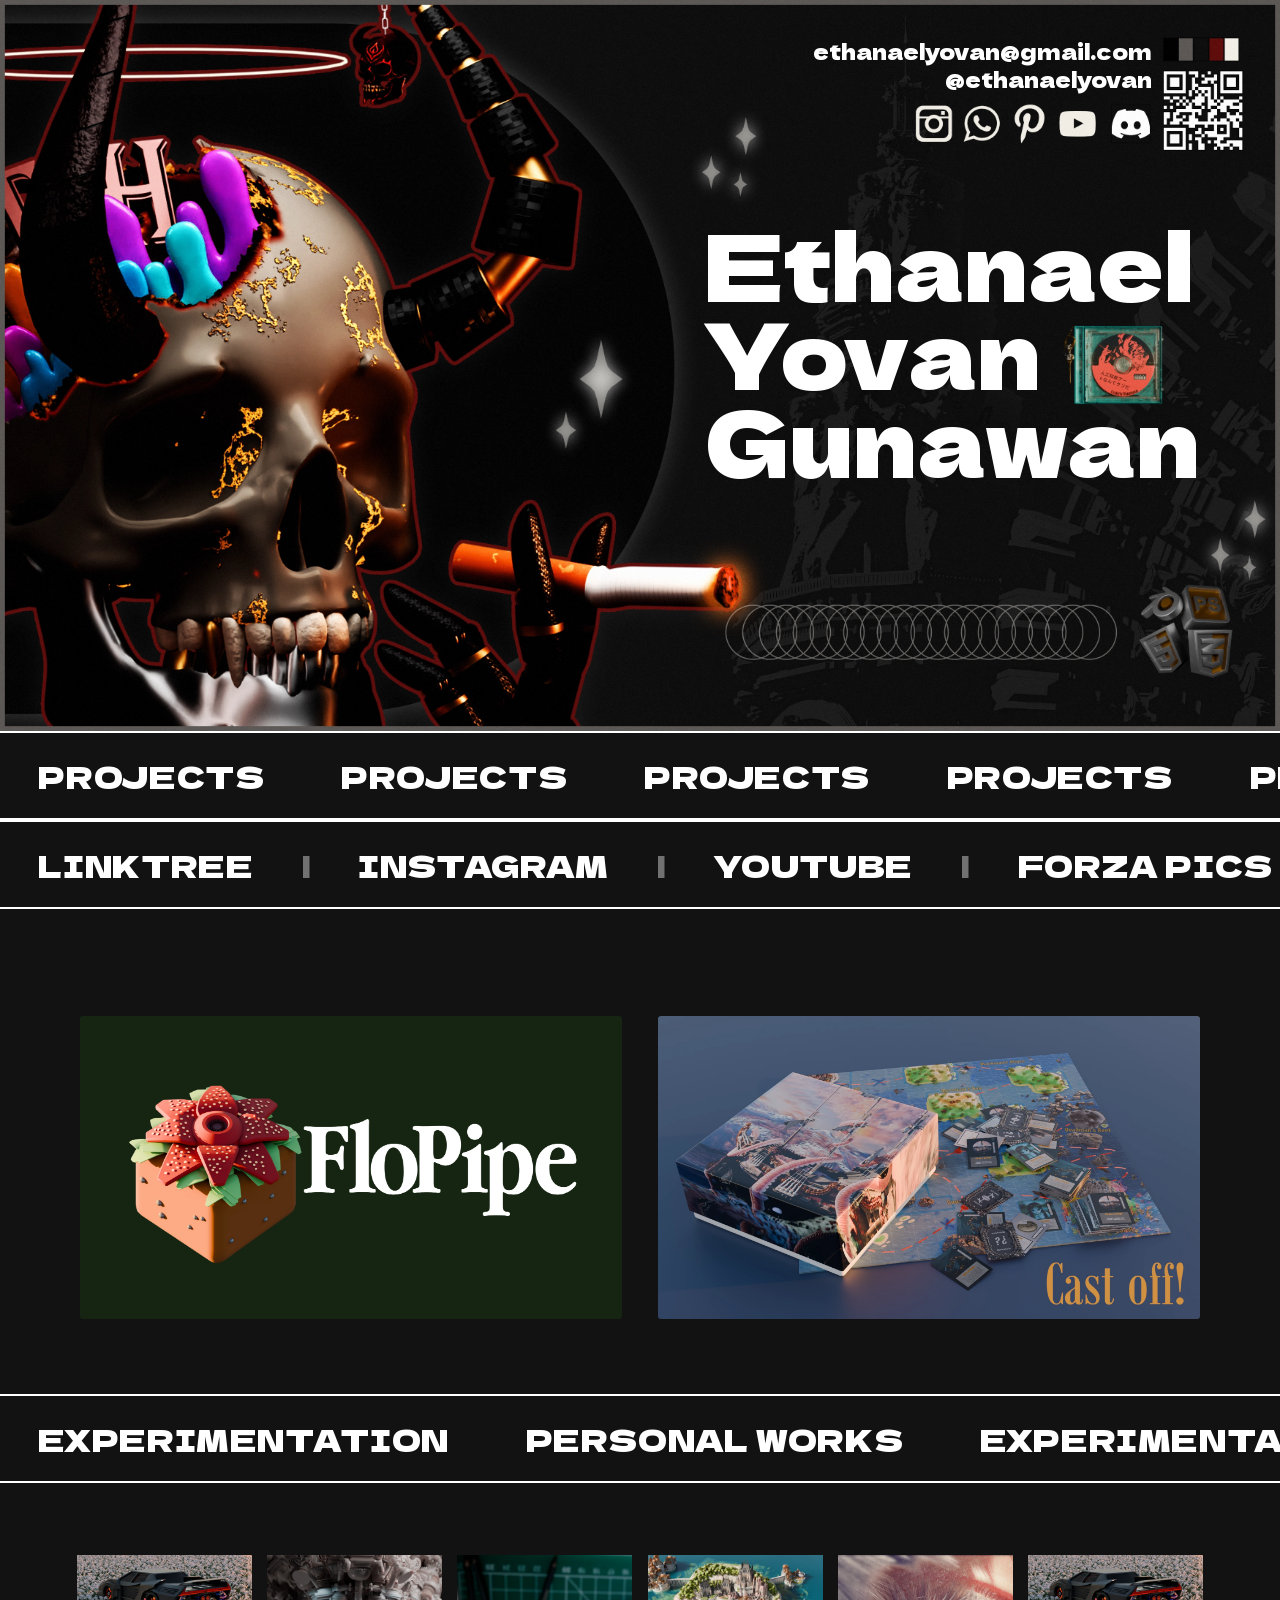
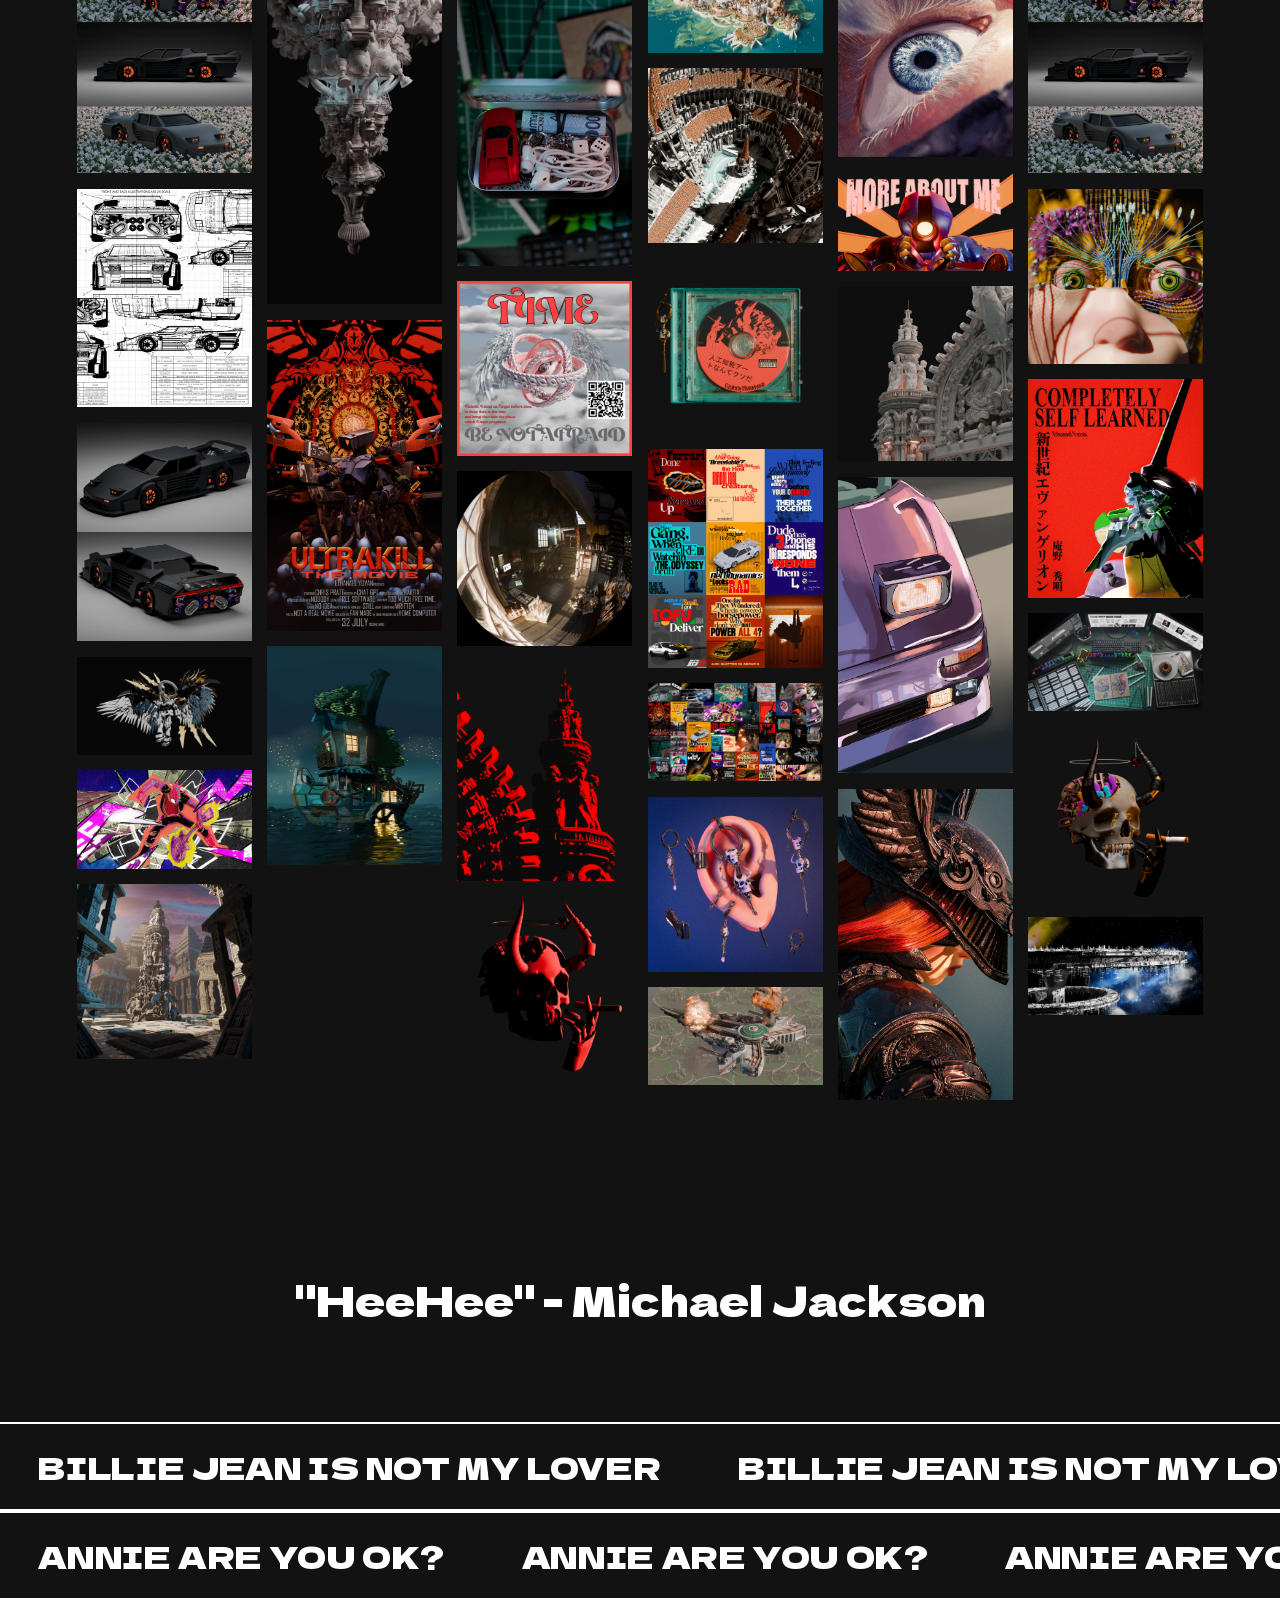
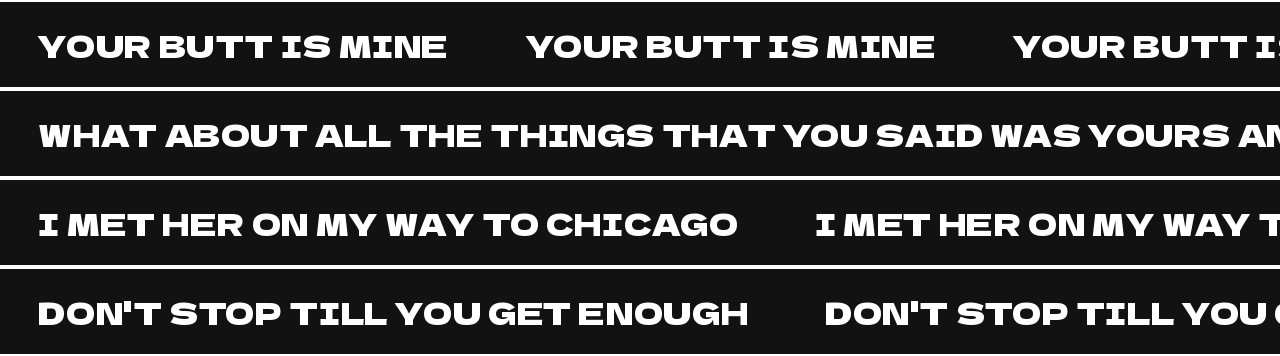
==== index.html @ d6a4ade8 "change font" ====
<!DOCTYPE html>
<html lang="en">
<head>
<meta charset="UTF-8">
<meta name="viewport" content="width=device-width, initial-scale=1.0">
<title>Ethanael Yovan</title>
<link rel="preconnect" href="https://fonts.googleapis.com">
<link rel="preconnect" href="https://fonts.gstatic.com" crossorigin>

<link rel="stylesheet" href="style.css">
</head>
<body>

<section class="hero">
  <img class="hero__image" src="assets/business-card.webp" alt="">

  <div class="hero__contact-overlay">
    <span class="hero__contact-line">ethanaelyovan@gmail.com</span>
    <span class="hero__contact-line">@ethanaelyovan</span>
  </div>

  <div class="hero__name-overlay" aria-label="Ethanael Yovan Gunawan">
    <span class="hero__name-line">Ethanael</span>
    <span class="hero__name-line">Yovan</span>
    <span class="hero__name-line">Gunawan</span>
  </div>
</section>

<section class="marquee" aria-hidden="true">
  <div class="marquee__track">
    <span class="marquee__item">PROJECTS</span>
    <span class="marquee__item">PROJECTS</span>
    <span class="marquee__item">PROJECTS</span>
    <span class="marquee__item">PROJECTS</span>
    <span class="marquee__item">PROJECTS</span>
    <span class="marquee__item">PROJECTS</span>
    <span class="marquee__item">PROJECTS</span>
    <span class="marquee__item">PROJECTS</span>
  </div>
</section>

<section class="links-wrap">
  <div class="marquee" aria-label="Social links">
    <div class="marquee__track">
      <a class="marquee__link" href="https://linktr.ee/ethanaelyovan" target="_blank" rel="noopener noreferrer"><span class="marquee__item">LINKTREE</span></a><span class="marquee__divider">|</span><a class="marquee__link" href="https://www.instagram.com/ethanaelyovan" target="_blank" rel="noopener noreferrer"><span class="marquee__item">INSTAGRAM</span></a><span class="marquee__divider">|</span><a class="marquee__link" href="https://www.youtube.com/@ethanael_yovan" target="_blank" rel="noopener noreferrer"><span class="marquee__item">YOUTUBE</span></a><span class="marquee__divider">|</span><a class="marquee__link" href="Forza%20Gallery.html"><span class="marquee__item">FORZA PICS</span></a><span class="marquee__divider">|</span><a class="marquee__link" href="https://linktr.ee/ethanaelyovan" target="_blank" rel="noopener noreferrer"><span class="marquee__item">LINKTREE</span></a><span class="marquee__divider">|</span><a class="marquee__link" href="https://www.instagram.com/ethanaelyovan" target="_blank" rel="noopener noreferrer"><span class="marquee__item">INSTAGRAM</span></a><span class="marquee__divider">|</span><a class="marquee__link" href="https://www.youtube.com/@ethanael_yovan" target="_blank" rel="noopener noreferrer"><span class="marquee__item">YOUTUBE</span></a><span class="marquee__divider">|</span><a class="marquee__link" href="Forza%20Gallery.html"><span class="marquee__item">FORZA PICS</span></a><span class="marquee__divider">|</span><a class="marquee__link" href="https://linktr.ee/ethanaelyovan" target="_blank" rel="noopener noreferrer"><span class="marquee__item">LINKTREE</span></a><span class="marquee__divider">|</span><a class="marquee__link" href="https://www.instagram.com/ethanaelyovan" target="_blank" rel="noopener noreferrer"><span class="marquee__item">INSTAGRAM</span></a><span class="marquee__divider">|</span><a class="marquee__link" href="https://www.youtube.com/@ethanael_yovan" target="_blank" rel="noopener noreferrer"><span class="marquee__item">YOUTUBE</span></a><span class="marquee__divider">|</span><a class="marquee__link" href="Forza%20Gallery.html"><span class="marquee__item">FORZA PICS</span></a><span class="marquee__divider">|</span>
    </div>
  </div>
</section>

<section class="projects" aria-label="Games and projects">
  <div class="projects__list" id="projectsList"></div>
</section>

<section class="marquee" aria-hidden="true">
  <div class="marquee__track">
    <span class="marquee__item">EXPERIMENTATION</span>
    <span class="marquee__item">PERSONAL WORKS</span>
    <span class="marquee__item">EXPERIMENTATION</span>
    <span class="marquee__item">PERSONAL WORKS</span>
    <span class="marquee__item">EXPERIMENTATION</span>
    <span class="marquee__item">PERSONAL WORKS</span>
    <span class="marquee__item">EXPERIMENTATION</span>
    <span class="marquee__item">PERSONAL WORKS</span>
  </div>
</section>

<section class="gallery" aria-label="Works">
  <div class="gallery__grid">
    <button class="gallery__item" type="button"><img src="assets/works/1.webp" alt="Work 1" loading="lazy"></button>
    <button class="gallery__item" type="button"><img src="assets/works/2.webp" alt="Work 2" loading="lazy"></button>
    <button class="gallery__item" type="button"><img src="assets/works/3.webp" alt="Work 3" loading="lazy"></button>
    <button class="gallery__item" type="button"><img src="assets/works/4.webp" alt="Work 4" loading="lazy"></button>
    <button class="gallery__item" type="button"><img src="assets/works/spiderpunk.webp" alt="Spiderpunk" loading="lazy"></button>
    <button class="gallery__item" type="button"><img src="assets/works/temple.webp" alt="Temple" loading="lazy"></button>
    <button class="gallery__item" type="button"><img src="assets/works/tower.webp" alt="Tower" loading="lazy"></button>
    <button class="gallery__item" type="button"><img src="assets/works/ultrakill.webp" alt="Ultrakill" loading="lazy"></button>
    <button class="gallery__item" type="button"><img src="assets/works/alilboat.webp" alt="A Lil Boat" loading="lazy"></button>
    <button class="gallery__item" type="button"><img src="assets/works/altoids.webp" alt="Altoids" loading="lazy"></button>
    <button class="gallery__item" type="button"><img src="assets/works/angeltime.webp" alt="Angel Time" loading="lazy"></button>
    <button class="gallery__item" type="button"><img src="assets/works/battlestation.webp" alt="Battlestation" loading="lazy"></button>
    <button class="gallery__item" type="button"><img src="assets/works/brcastle.webp" alt="BR Castle" loading="lazy"></button>
    <button class="gallery__item" type="button"><img src="assets/works/brlogo.webp" alt="BR Logo" loading="lazy"></button>
    <button class="gallery__item" type="button"><img src="assets/works/castle2x.webp" alt="Castle 2x" loading="lazy"></button>
    <button class="gallery__item" type="button"><img src="assets/works/castleagain2.webp" alt="Castle Again" loading="lazy"></button>
    <button class="gallery__item" type="button"><img src="assets/works/cd-render.webp" alt="CD Render" loading="lazy"></button>
    <button class="gallery__item" type="button"><img src="assets/works/Compilation2.webp" alt="Compilation 2" loading="lazy"></button>
    <button class="gallery__item" type="button"><img src="assets/works/Compilation3.webp" alt="Compilation 3" loading="lazy"></button>
    <button class="gallery__item" type="button"><img src="assets/works/earrings.webp" alt="Earrings" loading="lazy"></button>
    <button class="gallery__item" type="button"><img src="assets/works/explosion%20wallpaperv2.webp" alt="Explosion Wallpaper" loading="lazy"></button>
    <button class="gallery__item" type="button"><img src="assets/works/final.webp" alt="Final" loading="lazy"></button>
    <button class="gallery__item" type="button"><img src="assets/works/fraud.webp" alt="Fraud" loading="lazy"></button>
    <button class="gallery__item" type="button"><img src="assets/works/gothic2k.webp" alt="Gothic 2k" loading="lazy"></button>
    <button class="gallery__item" type="button"><img src="assets/works/lambopainting.webp" alt="Lambo Painting" loading="lazy"></button>
    <button class="gallery__item" type="button"><img src="assets/works/malenia_final.webp" alt="Malenia" loading="lazy"></button>
    <button class="gallery__item" type="button"><img src="assets/works/nsx.webp" alt="NSX" loading="lazy"></button>
    <button class="gallery__item" type="button"><img src="assets/works/playinggodfinal.webp" alt="Playing God" loading="lazy"></button>
    <button class="gallery__item" type="button"><img src="assets/works/port-edition.webp" alt="Port Edition" loading="lazy"></button>
    <button class="gallery__item" type="button"><img src="assets/works/setup.webp" alt="Setup" loading="lazy"></button>
    <button class="gallery__item" type="button"><img src="assets/works/skull2.webp" alt="Skull" loading="lazy"></button>
    <button class="gallery__item" type="button"><img src="assets/works/spacestation.webp" alt="Space Station" loading="lazy"></button>
  </div>
</section>

<section class="quote">
  <p class="quote__text">"HeeHee" - Michael Jackson</p>
</section>

<section class="marquee" aria-hidden="true">
  <div class="marquee__track">
    <span class="marquee__item">BILLIE JEAN IS NOT MY LOVER</span>
    <span class="marquee__item">BILLIE JEAN IS NOT MY LOVER</span>
    <span class="marquee__item">BILLIE JEAN IS NOT MY LOVER</span>
    <span class="marquee__item">BILLIE JEAN IS NOT MY LOVER</span>
    <span class="marquee__item">BILLIE JEAN IS NOT MY LOVER</span>
    <span class="marquee__item">BILLIE JEAN IS NOT MY LOVER</span>
    <span class="marquee__item">BILLIE JEAN IS NOT MY LOVER</span>
    <span class="marquee__item">BILLIE JEAN IS NOT MY LOVER</span>
  </div>
</section>

<section class="marquee" aria-hidden="true">
  <div class="marquee__track">
    <span class="marquee__item">ANNIE ARE YOU OK?</span>
    <span class="marquee__item">ANNIE ARE YOU OK?</span>
    <span class="marquee__item">ANNIE ARE YOU OK?</span>
    <span class="marquee__item">ANNIE ARE YOU OK?</span>
    <span class="marquee__item">ANNIE ARE YOU OK?</span>
    <span class="marquee__item">ANNIE ARE YOU OK?</span>
    <span class="marquee__item">ANNIE ARE YOU OK?</span>
    <span class="marquee__item">ANNIE ARE YOU OK?</span>
  </div>
</section>

<section class="marquee" aria-hidden="true">
  <div class="marquee__track">
    <span class="marquee__item">YOUR BUTT IS MINE</span>
    <span class="marquee__item">YOUR BUTT IS MINE</span>
    <span class="marquee__item">YOUR BUTT IS MINE</span>
    <span class="marquee__item">YOUR BUTT IS MINE</span>
    <span class="marquee__item">YOUR BUTT IS MINE</span>
    <span class="marquee__item">YOUR BUTT IS MINE</span>
    <span class="marquee__item">YOUR BUTT IS MINE</span>
    <span class="marquee__item">YOUR BUTT IS MINE</span>
  </div>
</section>

<section class="marquee" aria-hidden="true">
  <div class="marquee__track">
    <span class="marquee__item">WHAT ABOUT ALL THE THINGS THAT YOU SAID WAS YOURS AND MINE?</span>
    <span class="marquee__item">WHAT ABOUT ALL THE THINGS THAT YOU SAID WAS YOURS AND MINE?</span>
    <span class="marquee__item">WHAT ABOUT ALL THE THINGS THAT YOU SAID WAS YOURS AND MINE?</span>
    <span class="marquee__item">WHAT ABOUT ALL THE THINGS THAT YOU SAID WAS YOURS AND MINE?</span>
    <span class="marquee__item">WHAT ABOUT ALL THE THINGS THAT YOU SAID WAS YOURS AND MINE?</span>
    <span class="marquee__item">WHAT ABOUT ALL THE THINGS THAT YOU SAID WAS YOURS AND MINE?</span>
    <span class="marquee__item">WHAT ABOUT ALL THE THINGS THAT YOU SAID WAS YOURS AND MINE?</span>
    <span class="marquee__item">WHAT ABOUT ALL THE THINGS THAT YOU SAID WAS YOURS AND MINE?</span>
  </div>
</section>

<section class="marquee" aria-hidden="true">
  <div class="marquee__track">
    <span class="marquee__item">I MET HER ON MY WAY TO CHICAGO</span>
    <span class="marquee__item">I MET HER ON MY WAY TO CHICAGO</span>
    <span class="marquee__item">I MET HER ON MY WAY TO CHICAGO</span>
    <span class="marquee__item">I MET HER ON MY WAY TO CHICAGO</span>
    <span class="marquee__item">I MET HER ON MY WAY TO CHICAGO</span>
    <span class="marquee__item">I MET HER ON MY WAY TO CHICAGO</span>
    <span class="marquee__item">I MET HER ON MY WAY TO CHICAGO</span>
    <span class="marquee__item">I MET HER ON MY WAY TO CHICAGO</span>
  </div>
</section>

<section class="marquee" aria-hidden="true">
  <div class="marquee__track">
    <span class="marquee__item">DON'T STOP TILL YOU GET ENOUGH</span>
    <span class="marquee__item">DON'T STOP TILL YOU GET ENOUGH</span>
    <span class="marquee__item">DON'T STOP TILL YOU GET ENOUGH</span>
    <span class="marquee__item">DON'T STOP TILL YOU GET ENOUGH</span>
    <span class="marquee__item">DON'T STOP TILL YOU GET ENOUGH</span>
    <span class="marquee__item">DON'T STOP TILL YOU GET ENOUGH</span>
    <span class="marquee__item">DON'T STOP TILL YOU GET ENOUGH</span>
    <span class="marquee__item">DON'T STOP TILL YOU GET ENOUGH</span>
  </div>
</section>

<div class="lightbox" id="lightbox" hidden>
  <button class="lightbox__close" id="lightboxClose" type="button" aria-label="Close">&times;</button>
  <img class="lightbox__img" id="lightboxImg" src="" alt="">
</div>

<script src="script.js"></script>

</body>
</html>
---- style.css ----
@font-face {
  font-family: 'CustomHand';
  src: url('assets/fonts/DelaGothicOne-Regular.ttf') format('truetype');
  font-weight: 400;
  font-display: swap;
}

:root {
  --bg: #121212;
  --fg: #ffffff;
  --font-hand: 'CustomHand', cursive;
  --edge: clamp(24px, 6vw, 110px);
}

* {
  margin: 0;
  padding: 0;
  box-sizing: border-box;
}

html, body {
  background: var(--bg);
  color: var(--fg);
  height: 100%;
}

body {
  font-family: var(--font-hand);
  letter-spacing: 0.000em;
}

.hero {
  position: relative;
  width: 100%;
  line-height: 0;
}

.hero__image {
  display: block;
  width: 100%;
  height: auto;
}

.hero__name-overlay {
  position: absolute;
  top: 30%;
  left: 55%;
  right: 4%;
  display: flex;
  flex-direction: column;
  line-height: 0.95;
}

.hero__name-line {
  font-family: var(--font-hand);
  font-weight: 400;
  font-size: 7.2vw;
  color: var(--fg);
  white-space: nowrap;
}

.hero__contact-overlay {
  position: absolute;
  top: 5%;
  right: 10%;
  display: flex;
  flex-direction: column;
  align-items: flex-end;
  text-align: right;
  line-height: 1.3;
}

.hero__contact-line {
  font-family: var(--font-hand);
  font-weight: 400;
  font-size: 1.7vw;
  color: var(--fg);
  white-space: nowrap;
}

.marquee__item span,
.quote__text span {
  transition: color 0.15s ease;
}

.marquee__item span:hover,
.quote__text span:hover {
  color: #ff0000;
}


.marquee {
  width: 100%;
  overflow: hidden;
  border-top: 2px solid var(--fg);
  border-bottom: 2px solid var(--fg);
  padding: clamp(10px, 2vw, 20px) 0;
}

.marquee__track {
  display: flex;
  width: max-content;
  white-space: nowrap;
  animation: marquee-scroll 60s linear infinite;
}

.marquee__item {
  font-family: var(--font-hand);
  font-size: clamp(1.1rem, 2.4vw, 2rem);
  color: var(--fg);
  padding: 0 clamp(20px, 3vw, 40px);
  letter-spacing: 0.02em;
}

@keyframes marquee-scroll {
  from { transform: translateX(0); }
  to { transform: translateX(-50%); }
}

@media (prefers-reduced-motion: reduce) {
  .marquee__track {
    animation: none;
  }
}



.links-wrap {
  padding: 0 0 clamp(16px, 3vw, 32px);
}

.links-wrap .marquee {
  transition: border-color 0.15s ease;
}

.links-wrap .marquee:has(.marquee__link:hover) {
  border-color: #ff0000;
}

.marquee__link {
  display: inline-flex;
  align-items: center;
  color: inherit;
  text-decoration: none;
}

.marquee__divider {
  display: inline-flex;
  align-items: center;
  font-family: var(--font-hand);
  font-size: clamp(1.1rem, 2.4vw, 2rem);
  color: var(--fg);
  opacity: 0.4;
  padding: 0 clamp(4px, 0.8vw, 10px);
  transition: color 0.15s ease, opacity 0.15s ease;
}

.marquee__link:hover .marquee__item {
  color: #ff0000;
}

.marquee__link:hover + .marquee__divider,
.marquee__divider:has(+ .marquee__link:hover) {
  color: #ff0000;
  opacity: 1;
}



.projects {
  width: 100%;
  padding: clamp(32px, 6vw, 72px) var(--edge);
}

.projects__list {
  display: grid;
  grid-template-columns: repeat(2, 1fr);
  gap: clamp(14px, 2.4vw, 32px);
}

.project-card {
  display: block;
  text-decoration: none;
  color: inherit;
}

.project-card__frame {
  position: relative;
  width: 100%;
  aspect-ratio: 16 / 9;
  border-radius: 6px;
  overflow: hidden;
  border: 3px solid transparent;
  transition: transform 0.25s ease, box-shadow 0.25s ease, border-color 0.25s ease;
}

.project-card:hover .project-card__frame,
.project-card:focus-visible .project-card__frame {
  transform: translateY(-8px) scale(1.03);
  box-shadow: 0 18px 30px rgba(0, 0, 0, 0.5);
  border-color: #ff0000;
}

.project-card__thumb {
  position: absolute;
  inset: 0;
  width: 100%;
  height: 100%;
  object-fit: cover;
  display: block;
}

.project-card__overlay {
  position: absolute;
  inset: 0;
  display: flex;
  flex-direction: column;
  justify-content: flex-start;
  padding: clamp(14px, 2.4vw, 28px);
  background: rgba(0, 0, 0, 0);
  opacity: 0;
  transition: opacity 0.25s ease, background 0.25s ease;
}

.project-card:hover .project-card__overlay,
.project-card:focus-visible .project-card__overlay {
  opacity: 1;
  background: rgba(0, 0, 0, 0.8);
}

.project-card__name {
  font-family: var(--font-hand);
  font-weight: 400;
  font-size: 4vw;
  color: var(--fg);
  margin-bottom: clamp(4px, 0.8vw, 10px);
  transform: translateY(10px);
  transition: transform 0.25s ease;
}

.project-card__description {
  font-family: var(--font-hand);
  font-weight: 400;
  font-size: 1.5vw;
  line-height: 1.4;
  color: var(--fg);
  opacity: 0.9;
  transform: translateY(10px);
  transition: transform 0.25s ease 0.03s;
}

.project-card:hover .project-card__name,
.project-card:hover .project-card__description,
.project-card:focus-visible .project-card__name,
.project-card:focus-visible .project-card__description {
  transform: translateY(0);
}


.quote {
  width: 100%;
  padding: clamp(48px, 8vw, 96px) var(--edge);
  display: flex;
  justify-content: center;
  align-items: center;
  text-align: center;
}

.quote__text {
  font-family: var(--font-hand);
  font-weight: 400;
  font-size: clamp(1.4rem, 3.4vw, 2.6rem);
  line-height: 1.3;
  color: var(--fg);
  max-width: 900px;
}



.gallery {
  width: 100%;
  padding: clamp(32px, 6vw, 72px) var(--edge) var(--edge);
}

.gallery__grid {
  column-count: 6;
  column-gap: clamp(10px, 1.2vw, 18px);
}

.gallery__item {
  width: 100%;
  display: block;
  margin-bottom: clamp(10px, 1.2vw, 18px);

  padding: 0;
  border: none;
  background: transparent;
  cursor: pointer;

  break-inside: avoid;
}

.gallery__item img {
  width: 100%;
  height: auto;
  display: block;

  transition: transform 0.25s ease, opacity 0.25s ease;
}


/* hover */
.gallery__item:hover img {
  transform: scale(1.03);
  opacity: 0.85;
}


/* keyboard accessibility */
.gallery__item:focus-visible {
  outline: 2px solid var(--fg);
  outline-offset: 6px;
}




.lightbox {
  position: fixed;
  inset: 0;

  background: rgba(0,0,0,0.9);

  display: flex;
  justify-content: center;
  align-items: center;

  z-index: 9999;

  opacity: 0;
  pointer-events: none;

  transition: opacity 0.3s ease;
}


.lightbox.active {
  opacity: 1;
  pointer-events: auto;
}


.lightbox__img {
  max-width: 90vw;
  max-height: 90vh;

  object-fit: contain;

  animation: zoom 0.25s ease;
}


.lightbox__close {
  position: absolute;

  top: 30px;
  right: 40px;

  background: none;
  border: none;

  color: white;

  font-size: 50px;
  font-family: inherit;

  cursor: pointer;
}


@keyframes zoom {
  from {
    transform: scale(0.8);
    opacity: 0;
  }

  to {
    transform: scale(1);
    opacity: 1;
  }
}


@media (max-width: 1100px) {
  .gallery__grid {
    column-count: 4;
  }
}


@media (max-width: 900px) {
  .gallery__grid {
    column-count: 3;
  }
}



@media (max-width: 600px) {
  .gallery__grid {
    column-count: 2;
  }
}


body {
  cursor: url("assets/cursors/cursor.png") 16 16, auto;
}



a,
button,
.gallery__item {
  cursor: url("assets/cursors/pointer.png") 16 16, pointer;
}



input,
textarea,
[contenteditable="true"],
.marquee,
.quote,
.projects,
.hero__name-overlay,
.hero__contact-overlay {
  cursor: url("assets/cursors/text.png") 16 16, text;
}



a:active,
button:active,
.gallery__item:active {
  cursor: url("assets/cursors/clicking.png") 16 16, pointer;
}
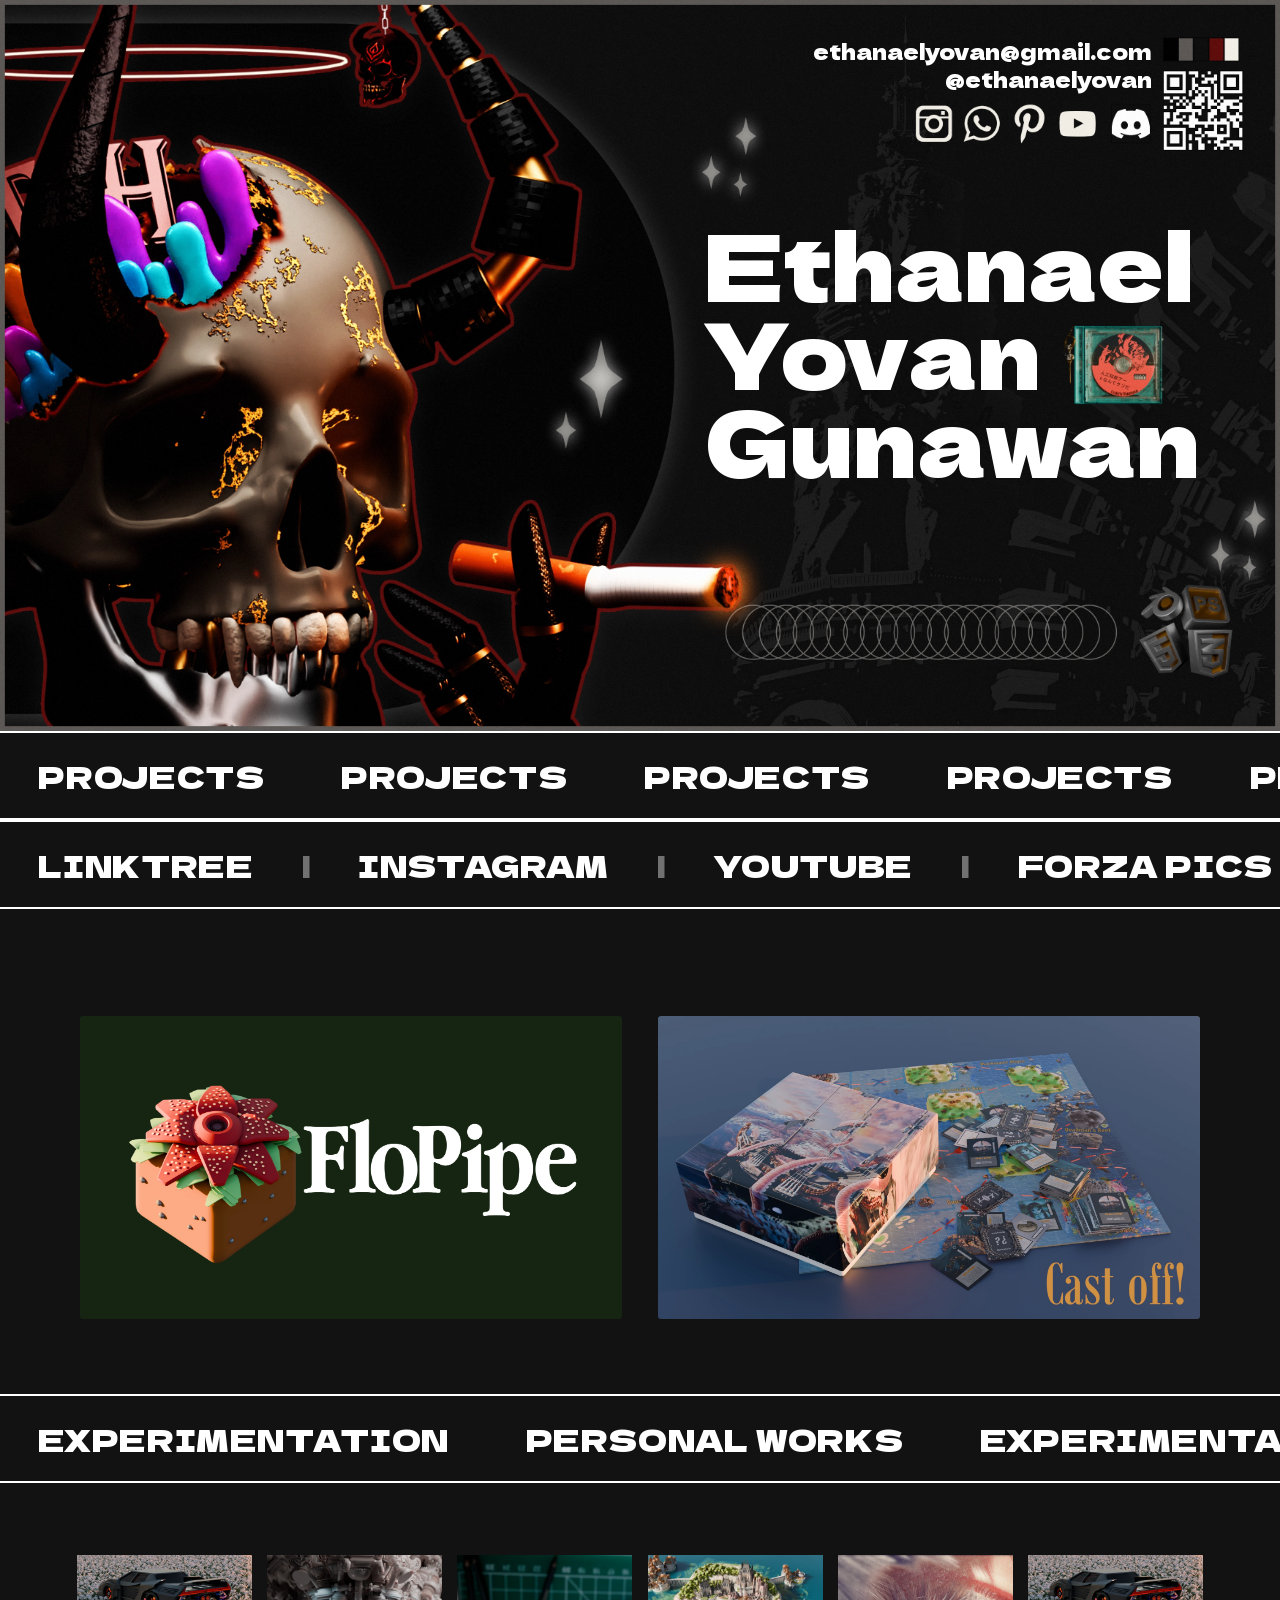
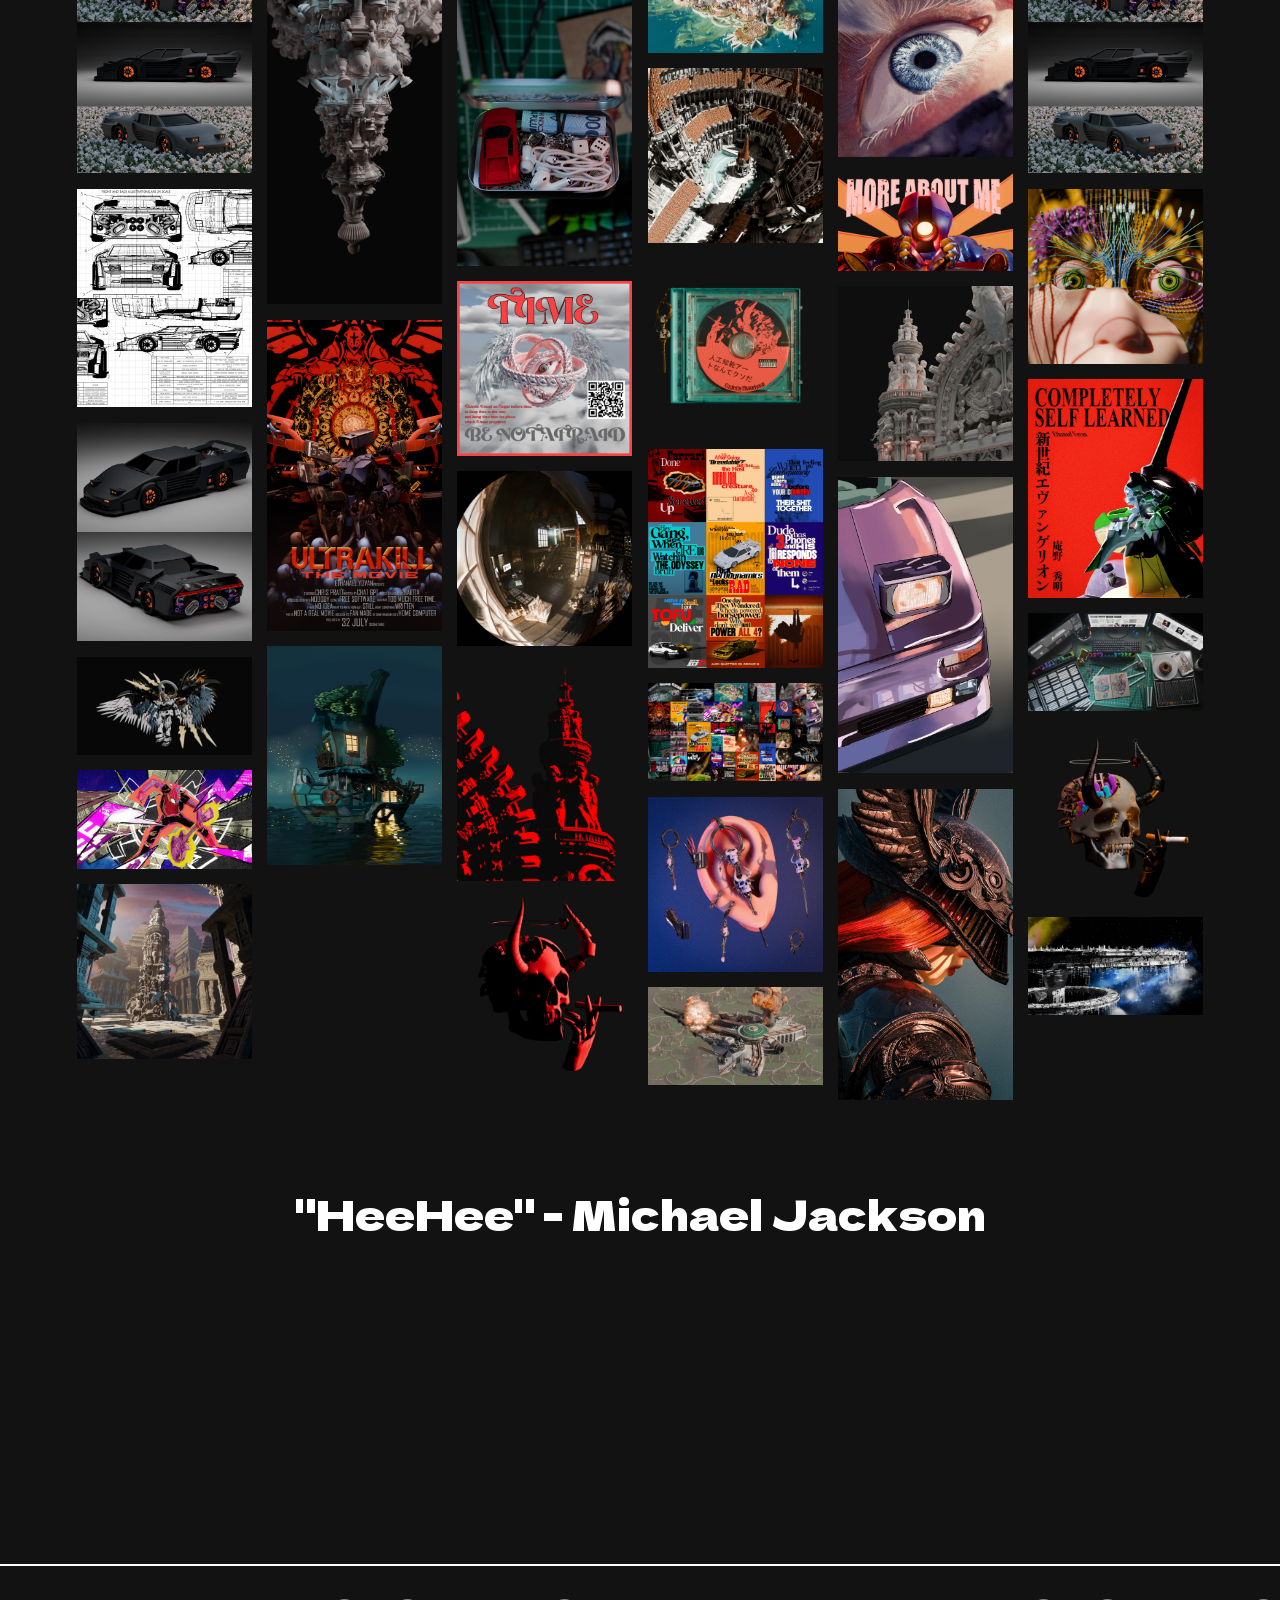
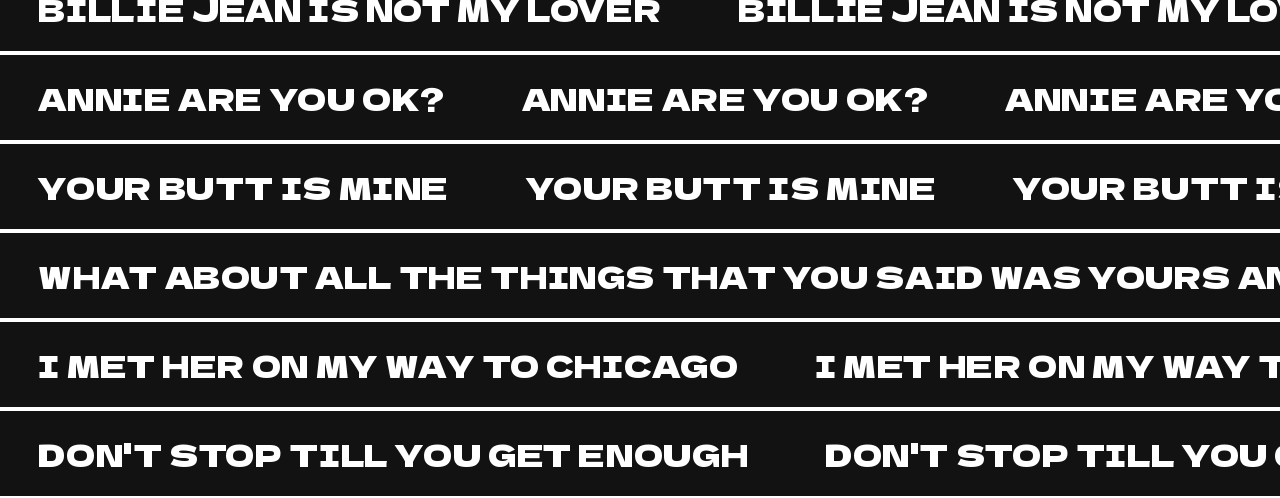
==== commit b8006ee0: "fedora" ====
--- a/index.html
+++ b/index.html
@@ -105,6 +105,20 @@
   <p class="quote__text">"HeeHee" - Michael Jackson</p>
 </section>
 
+<section class="model-icon">
+  <div class="model-icon__canvas" id="fedoraModel"></div>
+</section>
+
+<script type="importmap">
+{
+  "imports": {
+    "three": "https://cdn.jsdelivr.net/npm/three@0.160.0/build/three.module.js",
+    "three/addons/": "https://cdn.jsdelivr.net/npm/three@0.160.0/examples/jsm/"
+  }
+}
+</script>
+<script type="module" src="model-viewer.js"></script>
+
 <section class="marquee" aria-hidden="true">
   <div class="marquee__track">
     <span class="marquee__item">BILLIE JEAN IS NOT MY LOVER</span>
--- a/style.css
+++ b/style.css
@@ -259,7 +259,7 @@
 
 .quote {
   width: 100%;
-  padding: clamp(48px, 8vw, 96px) var(--edge);
+  padding: clamp(10px, 8vw, 10px) var(--edge);
   display: flex;
   justify-content: center;
   align-items: center;
@@ -273,6 +273,25 @@
   line-height: 1.3;
   color: var(--fg);
   max-width: 900px;
+}
+
+.model-icon {
+  width: 100%;
+  padding: clamp(16px, 3vw, 32px) 0;
+  display: flex;
+  justify-content: center;
+  align-items: center;
+}
+
+.model-icon__canvas {
+  width: 100vw;
+  height: clamp(250px, 20vw, 200px);
+}
+
+.model-icon__canvas canvas {
+  display: block;
+  width: 100%;
+  height: 100%;
 }
 
 
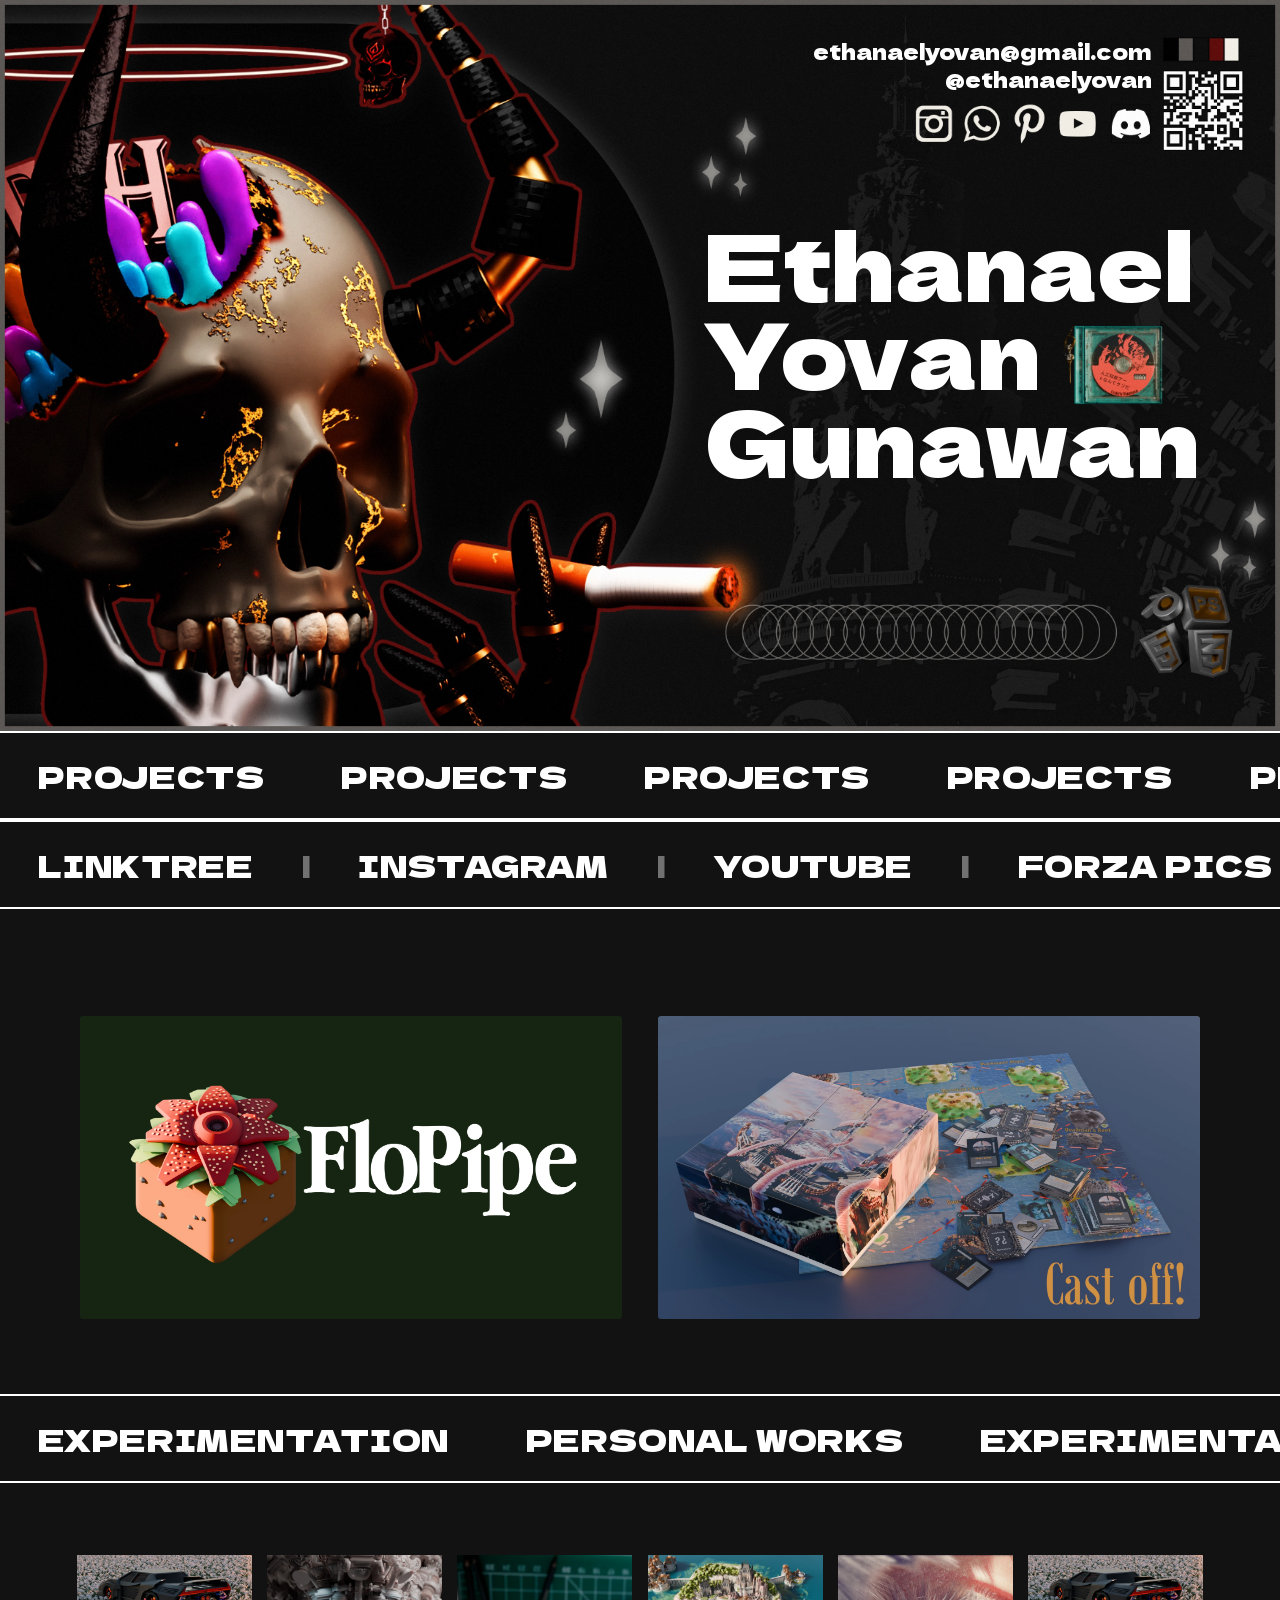
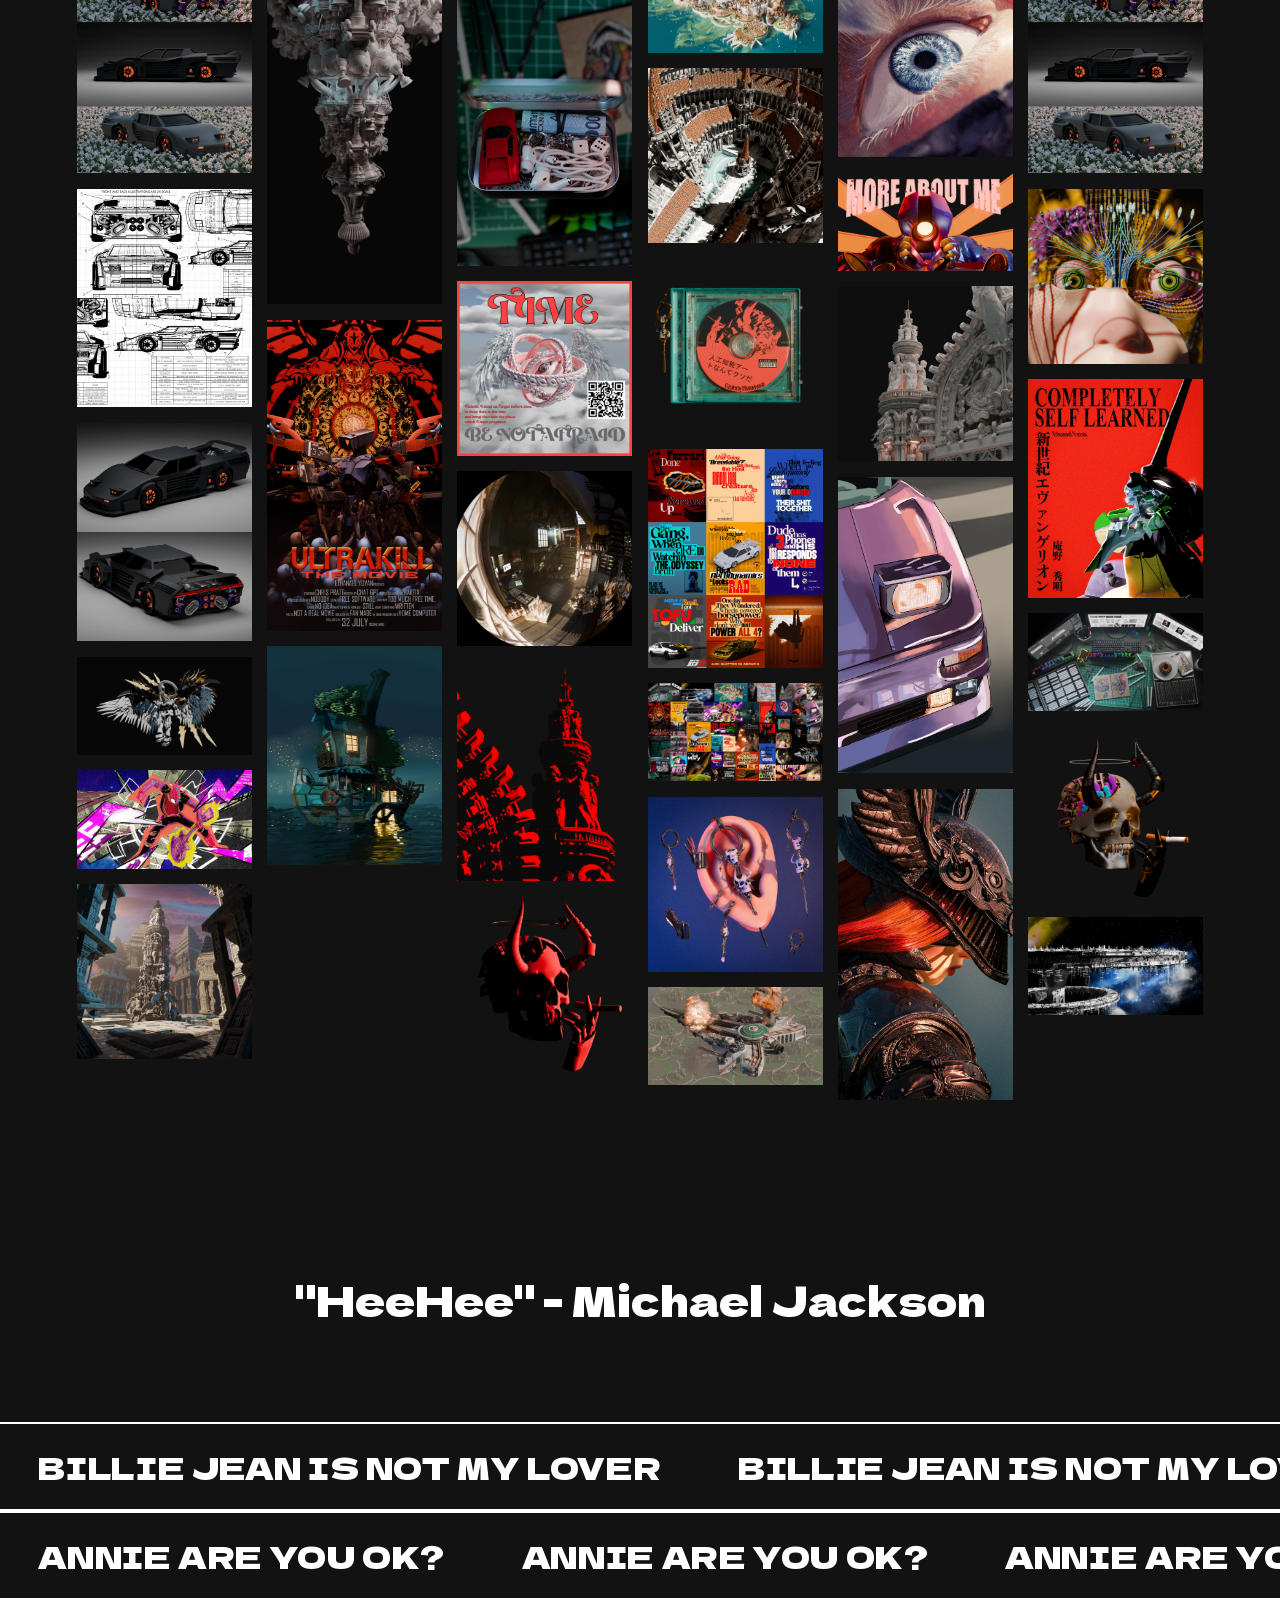
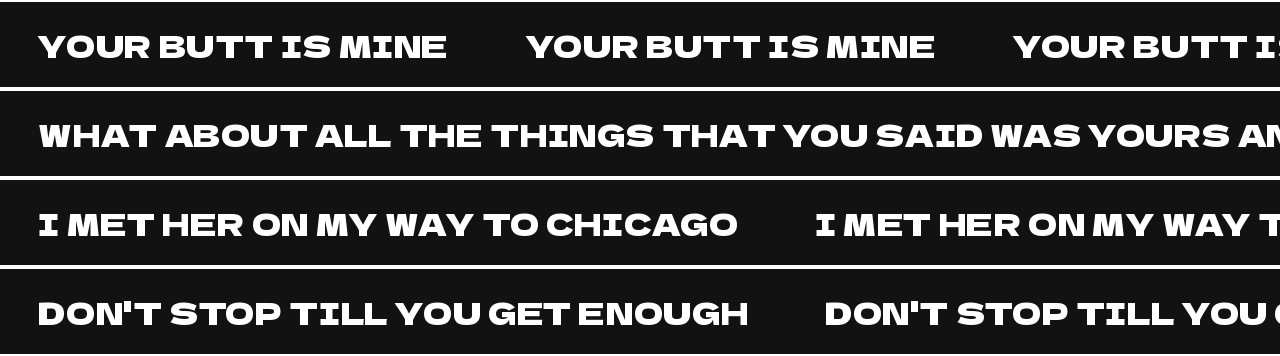
==== commit ce9c17e1: "spinning hat" ====
--- a/index.html
+++ b/index.html
@@ -10,6 +10,8 @@
 <link rel="stylesheet" href="style.css">
 </head>
 <body>
+
+<div class="model-fixed" id="fedoraModel"></div>
 
 <section class="hero">
   <img class="hero__image" src="assets/business-card.webp" alt="">
@@ -105,10 +107,6 @@
   <p class="quote__text">"HeeHee" - Michael Jackson</p>
 </section>
 
-<section class="model-icon">
-  <div class="model-icon__canvas" id="fedoraModel"></div>
-</section>
-
 <script type="importmap">
 {
   "imports": {
--- a/style.css
+++ b/style.css
@@ -259,7 +259,7 @@
 
 .quote {
   width: 100%;
-  padding: clamp(10px, 8vw, 10px) var(--edge);
+  padding: clamp(48px, 8vw, 96px) var(--edge);
   display: flex;
   justify-content: center;
   align-items: center;
@@ -275,20 +275,17 @@
   max-width: 900px;
 }
 
-.model-icon {
-  width: 100%;
-  padding: clamp(16px, 3vw, 32px) 0;
-  display: flex;
-  justify-content: center;
-  align-items: center;
-}
-
-.model-icon__canvas {
-  width: 100vw;
-  height: clamp(250px, 20vw, 200px);
-}
-
-.model-icon__canvas canvas {
+.model-fixed {
+  position: fixed;
+  top: clamp(16px, 3vw, 28px);
+  right: clamp(16px, 3vw, 28px);
+  width: clamp(56px, 6vw, 84px);
+  height: clamp(56px, 6vw, 84px);
+  z-index: 50;
+  pointer-events: none;
+}
+
+.model-fixed canvas {
   display: block;
   width: 100%;
   height: 100%;
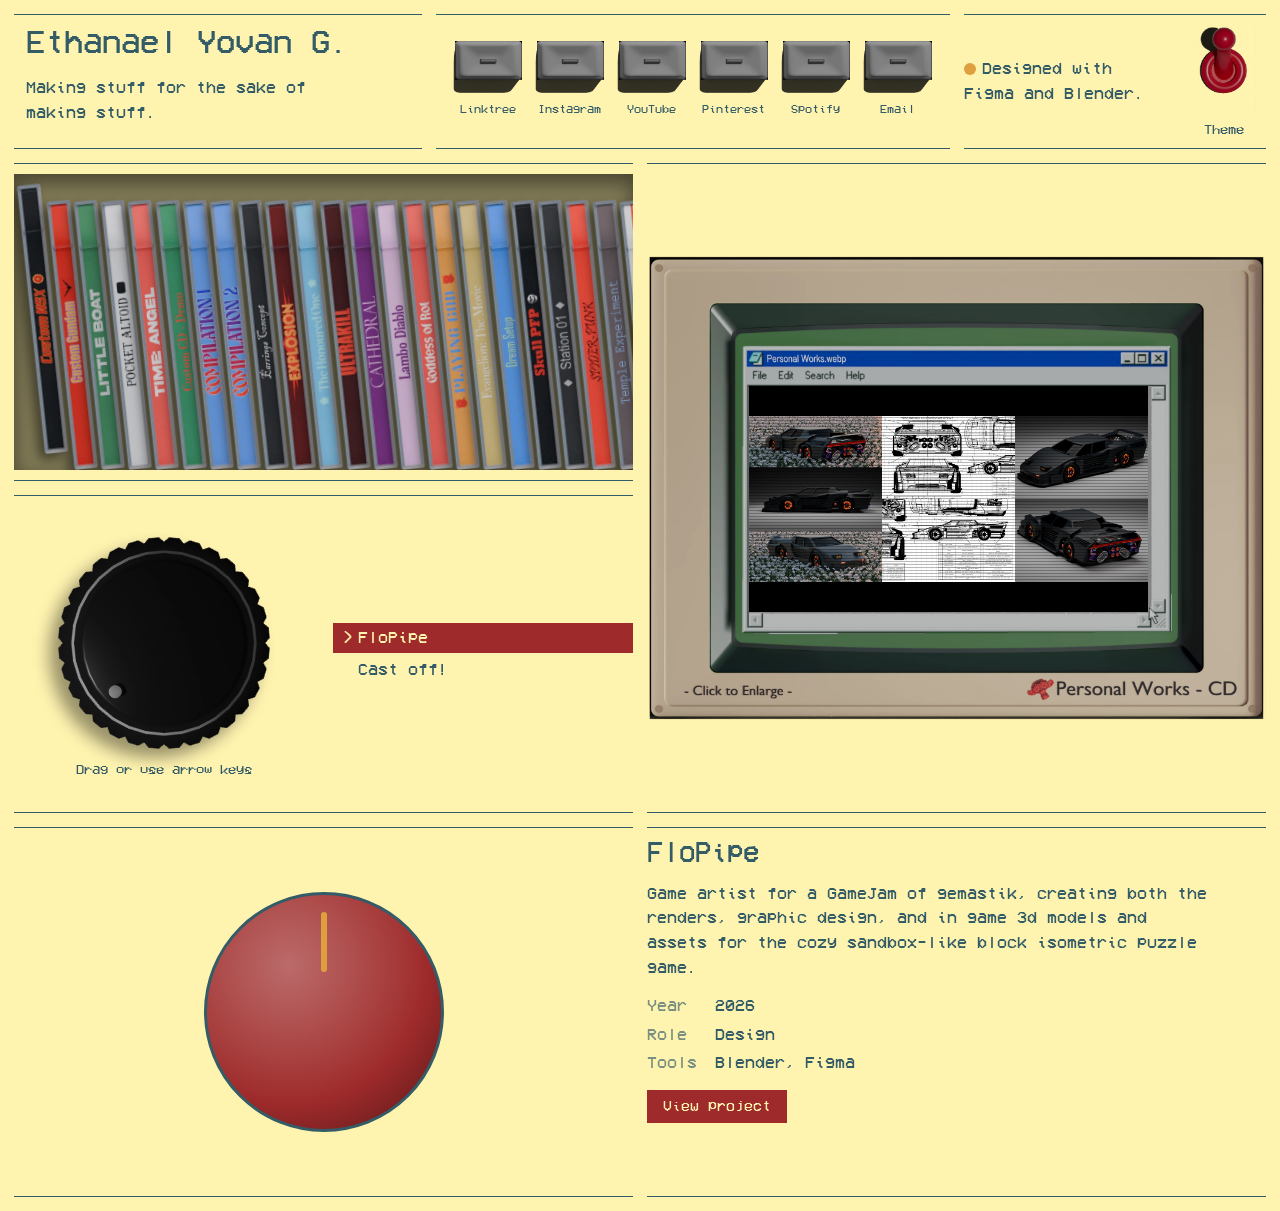
==== commit ec6eb182: "REMAKE" ====
--- a/index.html
+++ b/index.html
@@ -1,206 +1,324 @@
 <!DOCTYPE html>
-<html lang="en">
+<html lang="en" data-theme="light">
 <head>
-<meta charset="UTF-8">
-<meta name="viewport" content="width=device-width, initial-scale=1.0">
-<title>Ethanael Yovan</title>
-<link rel="preconnect" href="https://fonts.googleapis.com">
-<link rel="preconnect" href="https://fonts.gstatic.com" crossorigin>
-
+<meta charset="utf-8">
+<meta name="viewport" content="width=device-width, initial-scale=1">
+<title>Ethanael Yovan G. — Portfolio</title>
+<link rel="icon" type="image/png" href="assets/favicon.png">
 <link rel="stylesheet" href="style.css">
 </head>
 <body>
-
-<div class="model-fixed" id="fedoraModel"></div>
-
-<section class="hero">
-  <img class="hero__image" src="assets/business-card.webp" alt="">
-
-  <div class="hero__contact-overlay">
-    <span class="hero__contact-line">ethanaelyovan@gmail.com</span>
-    <span class="hero__contact-line">@ethanaelyovan</span>
-  </div>
-
-  <div class="hero__name-overlay" aria-label="Ethanael Yovan Gunawan">
-    <span class="hero__name-line">Ethanael</span>
-    <span class="hero__name-line">Yovan</span>
-    <span class="hero__name-line">Gunawan</span>
-  </div>
-</section>
-
-<section class="marquee" aria-hidden="true">
-  <div class="marquee__track">
-    <span class="marquee__item">PROJECTS</span>
-    <span class="marquee__item">PROJECTS</span>
-    <span class="marquee__item">PROJECTS</span>
-    <span class="marquee__item">PROJECTS</span>
-    <span class="marquee__item">PROJECTS</span>
-    <span class="marquee__item">PROJECTS</span>
-    <span class="marquee__item">PROJECTS</span>
-    <span class="marquee__item">PROJECTS</span>
-  </div>
-</section>
-
-<section class="links-wrap">
-  <div class="marquee" aria-label="Social links">
-    <div class="marquee__track">
-      <a class="marquee__link" href="https://linktr.ee/ethanaelyovan" target="_blank" rel="noopener noreferrer"><span class="marquee__item">LINKTREE</span></a><span class="marquee__divider">|</span><a class="marquee__link" href="https://www.instagram.com/ethanaelyovan" target="_blank" rel="noopener noreferrer"><span class="marquee__item">INSTAGRAM</span></a><span class="marquee__divider">|</span><a class="marquee__link" href="https://www.youtube.com/@ethanael_yovan" target="_blank" rel="noopener noreferrer"><span class="marquee__item">YOUTUBE</span></a><span class="marquee__divider">|</span><a class="marquee__link" href="Forza%20Gallery.html"><span class="marquee__item">FORZA PICS</span></a><span class="marquee__divider">|</span><a class="marquee__link" href="https://linktr.ee/ethanaelyovan" target="_blank" rel="noopener noreferrer"><span class="marquee__item">LINKTREE</span></a><span class="marquee__divider">|</span><a class="marquee__link" href="https://www.instagram.com/ethanaelyovan" target="_blank" rel="noopener noreferrer"><span class="marquee__item">INSTAGRAM</span></a><span class="marquee__divider">|</span><a class="marquee__link" href="https://www.youtube.com/@ethanael_yovan" target="_blank" rel="noopener noreferrer"><span class="marquee__item">YOUTUBE</span></a><span class="marquee__divider">|</span><a class="marquee__link" href="Forza%20Gallery.html"><span class="marquee__item">FORZA PICS</span></a><span class="marquee__divider">|</span><a class="marquee__link" href="https://linktr.ee/ethanaelyovan" target="_blank" rel="noopener noreferrer"><span class="marquee__item">LINKTREE</span></a><span class="marquee__divider">|</span><a class="marquee__link" href="https://www.instagram.com/ethanaelyovan" target="_blank" rel="noopener noreferrer"><span class="marquee__item">INSTAGRAM</span></a><span class="marquee__divider">|</span><a class="marquee__link" href="https://www.youtube.com/@ethanael_yovan" target="_blank" rel="noopener noreferrer"><span class="marquee__item">YOUTUBE</span></a><span class="marquee__divider">|</span><a class="marquee__link" href="Forza%20Gallery.html"><span class="marquee__item">FORZA PICS</span></a><span class="marquee__divider">|</span>
+<!--
+  Two separate selectors: the CD shelf (personal works) drives the CRT; the dial (projects) drives the bottom-right panel.
+  Modules are invisible grid cells (placement lives in style.css under .m-name, .m-shelf etc.).
+  On screens under 900px they stack in one column in the order set by --mo.
+  Assets: any <div class="slot" data-asset="path"> loads your Blender export; the .fb inside is the placeholder.
+-->
+<main class="rack">
+
+  <section class="m m-name" style="--mo:1">
+    <h1>Ethanael Yovan G.</h1>
+    <p>Making stuff for the sake of making stuff.</p>
+  </section>
+
+  <section class="m m-links" style="--mo:2" aria-label="Links"><div class="links" id="links"></div></section>
+
+  <section class="m m-status" style="--mo:3" aria-label="Status">
+    <p><span class="led"></span>Designed with Figma and Blender.</p>
+    <button class="ctl" id="theme" aria-pressed="false" aria-label="Dark mode">
+      <div class="slot" style="--max:64px"><div class="fb"><div class="fb-switch"></div></div></div>
+      <span class="cap">Theme</span>
+    </button>
+  </section>
+
+  <section class="m m-shelf" style="--mo:5" aria-label="Personal works"><div class="shelf" id="shelf"></div></section>
+
+  <section class="m m-dial" style="--mo:6" aria-label="Projects">
+    <div class="dial-wrap">
+      <div>
+        <div class="dial-shadow"><div class="slot" id="tuner" role="slider" tabindex="0" aria-label="Project selector" aria-valuemin="1" aria-valuenow="1">
+          <div class="fb"><div class="fb-dial"></div></div>
+        </div></div>
+        <span class="cap" style="text-align:center">Drag or use arrow keys</span>
+      </div>
+      <ul class="pj-list" id="pj-list"></ul>
     </div>
-  </div>
-</section>
-
-<section class="projects" aria-label="Games and projects">
-  <div class="projects__list" id="projectsList"></div>
-</section>
-
-<section class="marquee" aria-hidden="true">
-  <div class="marquee__track">
-    <span class="marquee__item">EXPERIMENTATION</span>
-    <span class="marquee__item">PERSONAL WORKS</span>
-    <span class="marquee__item">EXPERIMENTATION</span>
-    <span class="marquee__item">PERSONAL WORKS</span>
-    <span class="marquee__item">EXPERIMENTATION</span>
-    <span class="marquee__item">PERSONAL WORKS</span>
-    <span class="marquee__item">EXPERIMENTATION</span>
-    <span class="marquee__item">PERSONAL WORKS</span>
-  </div>
-</section>
-
-<section class="gallery" aria-label="Works">
-  <div class="gallery__grid">
-    <button class="gallery__item" type="button"><img src="assets/works/1.webp" alt="Work 1" loading="lazy"></button>
-    <button class="gallery__item" type="button"><img src="assets/works/2.webp" alt="Work 2" loading="lazy"></button>
-    <button class="gallery__item" type="button"><img src="assets/works/3.webp" alt="Work 3" loading="lazy"></button>
-    <button class="gallery__item" type="button"><img src="assets/works/4.webp" alt="Work 4" loading="lazy"></button>
-    <button class="gallery__item" type="button"><img src="assets/works/spiderpunk.webp" alt="Spiderpunk" loading="lazy"></button>
-    <button class="gallery__item" type="button"><img src="assets/works/temple.webp" alt="Temple" loading="lazy"></button>
-    <button class="gallery__item" type="button"><img src="assets/works/tower.webp" alt="Tower" loading="lazy"></button>
-    <button class="gallery__item" type="button"><img src="assets/works/ultrakill.webp" alt="Ultrakill" loading="lazy"></button>
-    <button class="gallery__item" type="button"><img src="assets/works/alilboat.webp" alt="A Lil Boat" loading="lazy"></button>
-    <button class="gallery__item" type="button"><img src="assets/works/altoids.webp" alt="Altoids" loading="lazy"></button>
-    <button class="gallery__item" type="button"><img src="assets/works/angeltime.webp" alt="Angel Time" loading="lazy"></button>
-    <button class="gallery__item" type="button"><img src="assets/works/battlestation.webp" alt="Battlestation" loading="lazy"></button>
-    <button class="gallery__item" type="button"><img src="assets/works/brcastle.webp" alt="BR Castle" loading="lazy"></button>
-    <button class="gallery__item" type="button"><img src="assets/works/brlogo.webp" alt="BR Logo" loading="lazy"></button>
-    <button class="gallery__item" type="button"><img src="assets/works/castle2x.webp" alt="Castle 2x" loading="lazy"></button>
-    <button class="gallery__item" type="button"><img src="assets/works/castleagain2.webp" alt="Castle Again" loading="lazy"></button>
-    <button class="gallery__item" type="button"><img src="assets/works/cd-render.webp" alt="CD Render" loading="lazy"></button>
-    <button class="gallery__item" type="button"><img src="assets/works/Compilation2.webp" alt="Compilation 2" loading="lazy"></button>
-    <button class="gallery__item" type="button"><img src="assets/works/Compilation3.webp" alt="Compilation 3" loading="lazy"></button>
-    <button class="gallery__item" type="button"><img src="assets/works/earrings.webp" alt="Earrings" loading="lazy"></button>
-    <button class="gallery__item" type="button"><img src="assets/works/explosion%20wallpaperv2.webp" alt="Explosion Wallpaper" loading="lazy"></button>
-    <button class="gallery__item" type="button"><img src="assets/works/final.webp" alt="Final" loading="lazy"></button>
-    <button class="gallery__item" type="button"><img src="assets/works/fraud.webp" alt="Fraud" loading="lazy"></button>
-    <button class="gallery__item" type="button"><img src="assets/works/gothic2k.webp" alt="Gothic 2k" loading="lazy"></button>
-    <button class="gallery__item" type="button"><img src="assets/works/lambopainting.webp" alt="Lambo Painting" loading="lazy"></button>
-    <button class="gallery__item" type="button"><img src="assets/works/malenia_final.webp" alt="Malenia" loading="lazy"></button>
-    <button class="gallery__item" type="button"><img src="assets/works/nsx.webp" alt="NSX" loading="lazy"></button>
-    <button class="gallery__item" type="button"><img src="assets/works/playinggodfinal.webp" alt="Playing God" loading="lazy"></button>
-    <button class="gallery__item" type="button"><img src="assets/works/port-edition.webp" alt="Port Edition" loading="lazy"></button>
-    <button class="gallery__item" type="button"><img src="assets/works/setup.webp" alt="Setup" loading="lazy"></button>
-    <button class="gallery__item" type="button"><img src="assets/works/skull2.webp" alt="Skull" loading="lazy"></button>
-    <button class="gallery__item" type="button"><img src="assets/works/spacestation.webp" alt="Space Station" loading="lazy"></button>
-  </div>
-</section>
-
-<section class="quote">
-  <p class="quote__text">"HeeHee" - Michael Jackson</p>
-</section>
-
-<script type="importmap">
-{
-  "imports": {
-    "three": "https://cdn.jsdelivr.net/npm/three@0.160.0/build/three.module.js",
-    "three/addons/": "https://cdn.jsdelivr.net/npm/three@0.160.0/examples/jsm/"
+  </section>
+
+  <section class="m m-crt" style="--mo:4" aria-label="Personal work preview">
+    <div class="crt over">
+      <button class="crt-screen" id="crt-open" title="View larger" aria-label="View project image larger">
+        <img id="crt-img" alt="" hidden>
+        <div class="ph" id="crt-ph"></div>
+      </button>
+      <div class="slot crt-frame" id="crt-frame"><div class="fb"><div class="fb-crt"></div></div></div>
+    </div>
+  </section>
+
+  <section class="m m-idle" style="--mo:8" aria-hidden="true">
+    <div class="slot" data-asset="assets/idle.webm"><div class="fb"><div class="fb-dial" style="max-width:240px;max-height:240px;animation:spin 8s linear infinite"></div></div></div>
+  </section>
+
+  <section class="m m-info" style="--mo:7" aria-live="polite">
+    <h2 id="pj-title"></h2>
+    <p id="pj-desc"></p>
+    <dl class="meta">
+      <dt>Year</dt><dd id="pj-year"></dd>
+      <dt>Role</dt><dd id="pj-role"></dd>
+      <dt>Tools</dt><dd id="pj-tools"></dd>
+    </dl>
+    <a class="btn" id="pj-link" href="#">View project</a>
+  </section>
+
+</main>
+
+<dialog id="lightbox" aria-label="Project image">
+  <div id="lb-body"></div>
+  <button class="btn" id="lb-close">Close</button>
+</dialog>
+
+<script>
+/* ============ CONTENT: edit these ============ */
+const CRT_AUTO_FIT = false;     // false = use the --win-*-px values in style.css. true = detect the transparent glass automatically (needs a web server).
+const CRT_WORK_ON_TOP = true;   // true = draw the work above the frame image (use when the glass isn't transparent)
+const DEBUG = true;   // shows missing-file paths on the CRT and in the console (F12). Set false before you publish.
+const EXT = "webp";   // file type of your CD case renders (assets/cd/0001.webp ...)
+// PERSONAL WORKS: CD cases on the shelf -> shown on the CRT screen
+// Cases are assets/cd/0001.webp ... 0017.webp. Work images are assets/works/0001.webp ... (same numbers).
+const WORK_COUNT = 27, WORK_IMG_EXT = "webp";
+const CD_STATES = false;   // set true once you have 0001-hover.webp / 0001-selected.webp etc.
+const WORK_TITLES = [];    // optional names, e.g. ["Poster series", "Album art"]; only used for accessibility + placeholders
+const WORKS = Array.from({length: WORK_COUNT}, (_, i) => {
+  const n = String(i + 1).padStart(4, '0');
+  return {t: WORK_TITLES[i] || `Loading Work ${i + 1}...`, cd: `assets/cd/${n}`, img: `assets/works/${n}.${WORK_IMG_EXT}`};
+});
+// PROJECTS: chosen with the dial -> shown in the bottom-right panel
+const PROJECTS = [
+  {t:"FloPipe",  href:"#", year:"2026", role:"Design", tools:"Blender, Figma", d:"Game artist for a GameJam of gemastik,  creating both the renders, graphic design, and in game 3d models and assets for the cozy sandbox-like block isometric puzzle game."},
+  {t:"Cast off!",  href:"#", year:"2026", role:"Design", tools:"Blender, Figma", d:"Created designs, renders, visual concept art and packaging for a Set Collection and Resource Management Board Game."}
+];
+// Interactive assets (all in assets/). Knob render has its indicator at north.
+const ASSETS = {knob:"assets/knob.webp", btnOff:"assets/buttonoff.webp", btnOn:"assets/buttonon.webp",
+                swOff:"assets/switchoff.webp", swOn:"assets/switchon.webp",
+                crt:"assets/crt.webp"};
+const EMAIL = "ethanaelyovan@gmail.com";
+const LINKS = [
+  {label:"Linktree",  href:"https://linktr.ee/ethanaelyovan"},
+  {label:"Instagram", href:"https://www.instagram.com/ethanaelyovan"},
+  {label:"YouTube",   href:"https://www.youtube.com/@ethanael_yovan"},
+  {label:"Pinterest", href:"https://id.pinterest.com/ethanaelyovan/"},
+  {label:"Spotify",   href:"https://open.spotify.com/user/xgeg7de1mpml0cs45s96zrsaw"},
+  {label:"Email",     copy:EMAIL}    // copies the address to the clipboard instead of linking
+];
+
+/* ============ ASSET LOADER ============ */
+// Loads off-screen first; only swaps in on success, so a missing hover file never removes the idle one.
+function loadAsset(slot, path, cb){
+  if(!path) return;
+  if(slot._want === path && slot.querySelector(':scope>img,:scope>video')) return;
+  slot._want = path;
+  const vid = /\.(webm|mp4)$/i.test(path);
+  const el = document.createElement(vid ? 'video' : 'img');
+  if(vid) Object.assign(el, {muted:true, loop:true, playsInline:true, autoplay:true, preload:'auto'});
+  else { el.alt = ''; el.draggable = false; }
+  el.addEventListener(vid ? 'loadeddata' : 'load', () => {
+    if(slot._want !== path) return;
+    slot.querySelectorAll(':scope>img,:scope>video').forEach(n => n.remove());
+    slot.prepend(el); slot.classList.add('has-asset');
+    if(vid) el.play().catch(() => {}); else if(cb) cb(el);
+  });
+  if(DEBUG) el.addEventListener('error', () => console.warn('Asset not found:', path));
+  el.src = path;
+}
+
+/* ============ CRT FRAME: auto-fit the screen to the transparent glass area ============ */
+// Flood-fills the transparent region from near the centre and returns its bounding box (or null).
+function glassRect(a, W, H, sx, sy){
+  const clear = i => a[i*4 + 3] < 40, start = sy * W + sx;
+  if(!clear(start)) return null;
+  const seen = new Uint8Array(W * H), stack = [start];
+  seen[start] = 1;
+  let x0 = W, x1 = 0, y0 = H, y1 = 0;
+  while(stack.length){
+    const i = stack.pop(), x = i % W, y = (i - x) / W;
+    if(x < x0) x0 = x; if(x > x1) x1 = x; if(y < y0) y0 = y; if(y > y1) y1 = y;
+    if(x > 0     && !seen[i-1] && clear(i-1)){ seen[i-1] = 1; stack.push(i-1); }
+    if(x < W-1   && !seen[i+1] && clear(i+1)){ seen[i+1] = 1; stack.push(i+1); }
+    if(y > 0     && !seen[i-W] && clear(i-W)){ seen[i-W] = 1; stack.push(i-W); }
+    if(y < H-1   && !seen[i+W] && clear(i+W)){ seen[i+W] = 1; stack.push(i+W); }
   }
-}
+  return (x1 - x0 > W * .92 || y1 - y0 > H * .92) ? null : {x0, y0, x1, y1};   // too big = not an enclosed screen
+}
+function fitCRT(img){
+  const root = document.documentElement.style;
+  root.setProperty('--crt-ar', img.naturalWidth / img.naturalHeight);
+  root.setProperty('--crt-w', img.naturalWidth);     // lets the --win-*-px values in style.css be real pixels of your file
+  root.setProperty('--crt-h', img.naturalHeight);
+  if(!CRT_AUTO_FIT){ $('crt-frame').parentElement.classList.toggle('over', CRT_WORK_ON_TOP); return; }
+  try{
+    const W = 400, H = Math.round(W * img.naturalHeight / img.naturalWidth);
+    const c = document.createElement('canvas'); c.width = W; c.height = H;
+    const g = c.getContext('2d', {willReadFrequently:true});
+    g.drawImage(img, 0, 0, W, H);
+    const a = g.getImageData(0, 0, W, H).data;
+    let r = null;
+    for(const fy of [.5, .42, .35, .58]){ r = glassRect(a, W, H, W >> 1, Math.round(H * fy)); if(r) break; }
+    const crt = $('crt-frame').parentElement;
+    if(!r){   // no transparent screen cutout found: the work would be hidden behind the frame, so draw it on top
+      crt.classList.add('over');
+      if(DEBUG) console.info('CRT: no transparent screen area found in crt.webp. Showing the work above the frame; tune --win-t/r/b/l in style.css.');
+      return;
+    }
+    crt.classList.remove('over');   // glass is a real cutout: the work can sit behind the frame
+    const s = crt.style;   // the .crt wrapper
+    s.setProperty('--win-l', (Math.max(0, r.x0 - 1) / W * 100) + '%');
+    s.setProperty('--win-t', (Math.max(0, r.y0 - 1) / H * 100) + '%');
+    s.setProperty('--win-r', (Math.max(0, W - 2 - r.x1) / W * 100) + '%');
+    s.setProperty('--win-b', (Math.max(0, H - 2 - r.y1) / H * 100) + '%');
+  }catch(e){}   // e.g. page opened straight from disk (file://): keeps the default window from style.css
+}
+
+/* ============ CLIPBOARD ============ */
+async function copyText(t){
+  try{ await navigator.clipboard.writeText(t); return true; }catch{}
+  try{   // fallback for non-secure pages (e.g. opened from disk)
+    const ta = document.createElement('textarea'); ta.value = t; ta.style.cssText = 'position:fixed;opacity:0';
+    document.body.append(ta); ta.select(); const ok = document.execCommand('copy'); ta.remove(); return ok;
+  }catch{ return false; }
+}
+
+/* ============ BUILD ============ */
+const $ = id => document.getElementById(id);
+const btnInner = l => `<div class="slot" style="--max:72px" data-asset="${ASSETS.btnOff}"><div class="fb"><div class="fb-btn"></div></div></div><span class="cap">${l.label}</span>`;
+$('links').innerHTML = LINKS.map(l => l.copy
+  ? `<button type="button" class="ctl" data-copy="${l.copy}">${btnInner(l)}</button>`
+  : `<a class="ctl" href="${l.href}" target="_blank" rel="noopener">${btnInner(l)}</a>`).join('');
+$('shelf').innerHTML = WORKS.map((w,i) => `<button class="ctl cd" data-i="${i}" aria-label="${w.t}">
+  <div class="slot"><div class="fb"><div class="fb-cd">${w.t}</div></div></div></button>`).join('');
+if(!CD_STATES) $('shelf').classList.add('lift');
+$('tuner').dataset.asset = ASSETS.knob;
+$('theme').querySelector('.slot').dataset.asset = ASSETS.swOff;
+document.querySelectorAll('.slot[data-asset]').forEach(s => loadAsset(s, s.dataset.asset));
+loadAsset($('crt-frame'), ASSETS.crt, img => { fitCRT(img); fitWork(); });
+[ASSETS.btnOn, ASSETS.swOn].forEach(p => { new Image().src = p; });   // preload pressed states
+
+// link buttons: show the pressed (lit) image while held down
+document.querySelectorAll('#links .ctl').forEach(a => {
+  const s = a.querySelector('.slot');
+  const down = () => loadAsset(s, ASSETS.btnOn), up = () => loadAsset(s, ASSETS.btnOff);
+  a.addEventListener('pointerdown', down);
+  ['pointerup','pointerleave','pointercancel','blur'].forEach(t => a.addEventListener(t, up));
+  a.addEventListener('keydown', e => (e.key === 'Enter' || e.key === ' ') && down());
+  a.addEventListener('keyup', up);
+});
+
+// email button: copy to clipboard and say so (falls back to opening a mail app if copying fails)
+document.querySelectorAll('[data-copy]').forEach(b => {
+  const cap = b.querySelector('.cap'), label = cap.textContent;
+  cap.setAttribute('aria-live', 'polite');
+  b.addEventListener('click', async () => {
+    if(await copyText(b.dataset.copy)){ cap.textContent = 'Copied!'; setTimeout(() => cap.textContent = label, 1800); }
+    else location.href = 'mailto:' + b.dataset.copy;
+  });
+});
+
+/* ============ THEME SWITCH ============ */
+const themeBtn = $('theme'), themeSlot = themeBtn.querySelector('.slot');
+function setTheme(dark){
+  document.documentElement.dataset.theme = dark ? 'dark' : 'light';
+  themeBtn.setAttribute('aria-pressed', dark);
+  loadAsset(themeSlot, dark ? ASSETS.swOn : ASSETS.swOff);
+  try{ localStorage.setItem('theme', dark ? 'dark' : 'light'); }catch{}
+}
+themeBtn.addEventListener('click', () => setTheme(themeBtn.getAttribute('aria-pressed') !== 'true'));
+let saved = null; try{ saved = localStorage.getItem('theme'); }catch{}
+setTheme(saved ? saved === 'dark' : matchMedia('(prefers-color-scheme: dark)').matches);
+
+/* ============ PERSONAL WORKS: CD shelf -> CRT screen ============ */
+let wIdx = 0;
+const cds = [...document.querySelectorAll('.cd')];
+function paintCD(btn, hover){
+  const i = +btn.dataset.i, sfx = !CD_STATES ? '' : i === wIdx ? '-selected' : hover ? '-hover' : '';
+  loadAsset(btn.querySelector('.slot'), WORKS[i].cd + sfx + '.' + EXT);
+}
+cds.forEach(b => {
+  b.addEventListener('mouseenter', () => paintCD(b, true));
+  b.addEventListener('focus',      () => paintCD(b, true));
+  b.addEventListener('mouseleave', () => paintCD(b, false));
+  b.addEventListener('blur',       () => paintCD(b, false));
+  b.addEventListener('click',      () => selectWork(+b.dataset.i));
+});
+function selectWork(i){
+  wIdx = i;
+  const w = WORKS[i], img = $('crt-img'), ph = $('crt-ph');
+  cds.forEach((b,n) => { b.setAttribute('aria-current', n === i); paintCD(b, false); });
+  ph.textContent = w.t; ph.hidden = false; img.hidden = true;   // placeholder until the real image loads
+  const probe = new Image();
+  probe.onload = () => { if(wIdx === i){ img.src = w.img; img.alt = w.t; img.hidden = false; ph.hidden = true; } };
+  probe.onerror = () => {
+    if(!DEBUG) return;
+    console.warn('Work image not found:', w.img);
+    if(wIdx === i) ph.innerHTML = `${w.t}<small>not found:<br>${w.img}</small>`;
+  };
+  probe.src = w.img;
+}
+
+/* Work image fit: show the WHOLE image, centred top to bottom (black bars if needed),
+   unless it's already close to the screen's shape (widescreen), then fill the screen. */
+function fitWork(){
+  const img = $('crt-img'), box = $('crt-open').getBoundingClientRect();
+  if(img.hidden || !img.naturalWidth || !box.height) return;
+  const near = Math.abs((img.naturalWidth / img.naturalHeight) / (box.width / box.height) - 1) < .10;
+  img.style.objectFit = near ? 'cover' : 'contain';
+}
+$('crt-img').addEventListener('load', fitWork);
+addEventListener('resize', fitWork);
+
+/* lightbox: click the CRT to view large */
+const lb = $('lightbox');
+$('crt-open').addEventListener('click', () => {
+  const body = $('lb-body'), img = $('crt-img');
+  body.innerHTML = '';
+  if(!img.hidden){ const big = new Image(); big.src = img.src; big.alt = img.alt; body.append(big); }
+  else body.innerHTML = `<div class="ph">${WORKS[wIdx].t}</div>`;
+  lb.showModal();
+});
+$('lb-close').addEventListener('click', () => lb.close());
+lb.addEventListener('click', e => { if(e.target === lb) lb.close(); });
+
+/* ============ PROJECTS: dial -> bottom-right panel ============ */
+let pIdx = 0, dragging = false;
+const tuner = $('tuner'), STEP = 270 / (PROJECTS.length - 1);
+tuner.setAttribute('aria-valuemax', PROJECTS.length);
+$('pj-list').innerHTML = PROJECTS.map((p,i) => `<li><button class="pl" data-i="${i}">${p.t}</button></li>`).join('');
+const pls = [...document.querySelectorAll('.pl')];
+pls.forEach(b => b.addEventListener('click', () => selectProject(+b.dataset.i)));
+function selectProject(i){
+  pIdx = Math.max(0, Math.min(PROJECTS.length - 1, i));
+  const p = PROJECTS[pIdx];
+  tuner.style.transform = `rotate(${-135 + pIdx * STEP}deg)`;
+  tuner.style.transition = dragging ? 'none' : 'transform .2s';
+  tuner.setAttribute('aria-valuenow', pIdx + 1); tuner.setAttribute('aria-valuetext', p.t);
+  pls.forEach((b,n) => b.setAttribute('aria-current', n === pIdx));
+  $('pj-title').textContent = p.t;  $('pj-desc').textContent = p.d;
+  $('pj-year').textContent = p.year; $('pj-role').textContent = p.role; $('pj-tools').textContent = p.tools;
+  $('pj-link').href = p.href;
+}
+tuner.addEventListener('pointerdown', e => { dragging = true; tuner.setPointerCapture(e.pointerId); drag(e); });
+tuner.addEventListener('pointermove', e => dragging && drag(e));
+tuner.addEventListener('pointerup',   () => { dragging = false; selectProject(pIdx); });
+function drag(e){
+  const r = tuner.getBoundingClientRect();
+  const a = Math.atan2(e.clientX - (r.left + r.width/2), -(e.clientY - (r.top + r.height/2))) * 180 / Math.PI;
+  selectProject(Math.round((Math.max(-135, Math.min(135, a)) + 135) / STEP));
+}
+tuner.addEventListener('keydown', e => {
+  if(['ArrowRight','ArrowUp'].includes(e.key))  { selectProject(pIdx + 1); e.preventDefault(); }
+  if(['ArrowLeft','ArrowDown'].includes(e.key)) { selectProject(pIdx - 1); e.preventDefault(); }
+});
+
+selectWork(0);
+selectProject(0);
 </script>
-<script type="module" src="model-viewer.js"></script>
-
-<section class="marquee" aria-hidden="true">
-  <div class="marquee__track">
-    <span class="marquee__item">BILLIE JEAN IS NOT MY LOVER</span>
-    <span class="marquee__item">BILLIE JEAN IS NOT MY LOVER</span>
-    <span class="marquee__item">BILLIE JEAN IS NOT MY LOVER</span>
-    <span class="marquee__item">BILLIE JEAN IS NOT MY LOVER</span>
-    <span class="marquee__item">BILLIE JEAN IS NOT MY LOVER</span>
-    <span class="marquee__item">BILLIE JEAN IS NOT MY LOVER</span>
-    <span class="marquee__item">BILLIE JEAN IS NOT MY LOVER</span>
-    <span class="marquee__item">BILLIE JEAN IS NOT MY LOVER</span>
-  </div>
-</section>
-
-<section class="marquee" aria-hidden="true">
-  <div class="marquee__track">
-    <span class="marquee__item">ANNIE ARE YOU OK?</span>
-    <span class="marquee__item">ANNIE ARE YOU OK?</span>
-    <span class="marquee__item">ANNIE ARE YOU OK?</span>
-    <span class="marquee__item">ANNIE ARE YOU OK?</span>
-    <span class="marquee__item">ANNIE ARE YOU OK?</span>
-    <span class="marquee__item">ANNIE ARE YOU OK?</span>
-    <span class="marquee__item">ANNIE ARE YOU OK?</span>
-    <span class="marquee__item">ANNIE ARE YOU OK?</span>
-  </div>
-</section>
-
-<section class="marquee" aria-hidden="true">
-  <div class="marquee__track">
-    <span class="marquee__item">YOUR BUTT IS MINE</span>
-    <span class="marquee__item">YOUR BUTT IS MINE</span>
-    <span class="marquee__item">YOUR BUTT IS MINE</span>
-    <span class="marquee__item">YOUR BUTT IS MINE</span>
-    <span class="marquee__item">YOUR BUTT IS MINE</span>
-    <span class="marquee__item">YOUR BUTT IS MINE</span>
-    <span class="marquee__item">YOUR BUTT IS MINE</span>
-    <span class="marquee__item">YOUR BUTT IS MINE</span>
-  </div>
-</section>
-
-<section class="marquee" aria-hidden="true">
-  <div class="marquee__track">
-    <span class="marquee__item">WHAT ABOUT ALL THE THINGS THAT YOU SAID WAS YOURS AND MINE?</span>
-    <span class="marquee__item">WHAT ABOUT ALL THE THINGS THAT YOU SAID WAS YOURS AND MINE?</span>
-    <span class="marquee__item">WHAT ABOUT ALL THE THINGS THAT YOU SAID WAS YOURS AND MINE?</span>
-    <span class="marquee__item">WHAT ABOUT ALL THE THINGS THAT YOU SAID WAS YOURS AND MINE?</span>
-    <span class="marquee__item">WHAT ABOUT ALL THE THINGS THAT YOU SAID WAS YOURS AND MINE?</span>
-    <span class="marquee__item">WHAT ABOUT ALL THE THINGS THAT YOU SAID WAS YOURS AND MINE?</span>
-    <span class="marquee__item">WHAT ABOUT ALL THE THINGS THAT YOU SAID WAS YOURS AND MINE?</span>
-    <span class="marquee__item">WHAT ABOUT ALL THE THINGS THAT YOU SAID WAS YOURS AND MINE?</span>
-  </div>
-</section>
-
-<section class="marquee" aria-hidden="true">
-  <div class="marquee__track">
-    <span class="marquee__item">I MET HER ON MY WAY TO CHICAGO</span>
-    <span class="marquee__item">I MET HER ON MY WAY TO CHICAGO</span>
-    <span class="marquee__item">I MET HER ON MY WAY TO CHICAGO</span>
-    <span class="marquee__item">I MET HER ON MY WAY TO CHICAGO</span>
-    <span class="marquee__item">I MET HER ON MY WAY TO CHICAGO</span>
-    <span class="marquee__item">I MET HER ON MY WAY TO CHICAGO</span>
-    <span class="marquee__item">I MET HER ON MY WAY TO CHICAGO</span>
-    <span class="marquee__item">I MET HER ON MY WAY TO CHICAGO</span>
-  </div>
-</section>
-
-<section class="marquee" aria-hidden="true">
-  <div class="marquee__track">
-    <span class="marquee__item">DON'T STOP TILL YOU GET ENOUGH</span>
-    <span class="marquee__item">DON'T STOP TILL YOU GET ENOUGH</span>
-    <span class="marquee__item">DON'T STOP TILL YOU GET ENOUGH</span>
-    <span class="marquee__item">DON'T STOP TILL YOU GET ENOUGH</span>
-    <span class="marquee__item">DON'T STOP TILL YOU GET ENOUGH</span>
-    <span class="marquee__item">DON'T STOP TILL YOU GET ENOUGH</span>
-    <span class="marquee__item">DON'T STOP TILL YOU GET ENOUGH</span>
-    <span class="marquee__item">DON'T STOP TILL YOU GET ENOUGH</span>
-  </div>
-</section>
-
-<div class="lightbox" id="lightbox" hidden>
-  <button class="lightbox__close" id="lightboxClose" type="button" aria-label="Close">&times;</button>
-  <img class="lightbox__img" id="lightboxImg" src="" alt="">
-</div>
-
-<script src="script.js"></script>
-
 </body>
 </html>
--- a/style.css
+++ b/style.css
@@ -1,463 +1,181 @@
-@font-face {
-  font-family: 'CustomHand';
-  src: url('assets/fonts/DelaGothicOne-Regular.ttf') format('truetype');
-  font-weight: 400;
-  font-display: swap;
+/* ============ FONT: VCR OSD Mono (self-hosted, put the file in assets/fonts/) ============ */
+@font-face{
+  font-family:'VCR OSD Mono';
+  src:url('assets/fonts/VCR_OSD_MONO.woff2') format('woff2'),
+      url('assets/fonts/VCR_OSD_MONO.ttf') format('truetype');
+  font-weight:400;font-style:normal;font-display:swap;
 }
 
-:root {
-  --bg: #121212;
-  --fg: #ffffff;
-  --font-hand: 'CustomHand', cursive;
-  --edge: clamp(24px, 6vw, 110px);
+/* ============ TOKENS ============ */
+:root{
+  --light:#FFF3B0;      /* light-mode background / dark-mode text */
+  --dark:#335C67;       /* dark-mode background / light-mode text */
+  --deep:#1e3a43;       /* text on accent */
+  --switch:#9E2A2B;     /* switches, buttons, dials */
+  --accent:#E09F3E;     /* secondary */
+  --bg:var(--light);
+  --fg:var(--dark);
+  --shelf:#807A56;      /* the dark "hole in the wall" (light mode: a darker #FFF3B0) */
+  --edge:14px;          /* space at the screen edges; set 0 for fully flush */
+  --gap:14px;
+  --mod-pad:10px;       /* space between a module's lines and its content */
+  /* CRT: where the work shows, in PIXELS measured on your crt.webp (distance from each edge of the image to the area).
+     --crt-w/--crt-h are replaced by the real image size once it loads. */
+  --win-l-px:329; --win-t-px:420; --win-r-px:380; --win-b-px:350;
+  --win-radius:0;       /* round the corners of the work area if your glass is curved, e.g. 40px */
+  --crt-w:2400; --crt-h:1800;
+  --crt-ar:1.3333;      /* CRT frame width / height (4:3) */
+  --dial-shadow:-10px 10px 8px rgb(0 0 0 / .4);   /* southwest, stays put while the knob turns */
+  --cd-shadow:-6px 5px 6px rgb(0 0 0 / .5);      /* southwest, clipped by the shelf so it stays inside the hole */
+  --lean:6deg;          /* how far the CD cases lean to the left */
+  --cd-gap:2px;         /* space between cases */
+  --cd-ar:.09375;       /* CD case width / height (75 x 800 asset) */
+  --idle-ar:1.7778;     /* idle animation width / height (16:9) */
+  --row-min:220px;      /* smallest the left rows may get on short screens */
+  --display:'VCR OSD Mono',ui-monospace,'Courier New',monospace;
+  --body:'VCR OSD Mono',ui-monospace,'Courier New',monospace;
+}
+html[data-theme="dark"]{--bg:var(--dark);--fg:var(--light);--shelf:#1b3139}
+
+*{box-sizing:border-box;margin:0}
+body{background:var(--bg);color:var(--fg);font:17px/1.45 var(--body);padding:var(--edge)}
+:focus-visible{outline:3px solid var(--accent);outline-offset:3px}
+h1,h2{font-family:var(--display);font-weight:400;line-height:1.05}
+h1{font-size:clamp(28px,5vw,40px)}
+h2{font-size:clamp(20px,3vw,28px)}
+
+/* ============ GRID: invisible modules. 1 column on mobile, 12 on desktop ============ */
+.rack{display:grid;grid-template-columns:1fr;gap:var(--gap);width:100%}
+.m{display:flex;flex-direction:column;gap:10px;min-width:0;order:var(--mo,0);
+  padding:var(--mod-pad) 0;border-top:1px solid var(--fg);border-bottom:1px solid var(--fg)}
+
+@media (min-width:900px){
+  .rack{
+    grid-template-columns:repeat(12,1fr);
+    /* The top three rows fill the screen minus --peek, so the bottom row just peeks in. */
+    --peek:clamp(56px,10svh,120px);
+    --top-h:clamp(118px,12svh,150px);
+    --stage:max(calc(100svh - var(--peek) - var(--edge) - var(--top-h) - 2*var(--gap)), calc(2*var(--row-min) + var(--gap)));
+    --row-h:calc((var(--stage) - var(--gap)) / 2);
+    --cd-h:calc(var(--row-h) - 2*var(--mod-pad) - 2px - 26px);   /* displayed case height */
+    --cd-w:calc(var(--cd-h) * var(--cd-ar));
+    grid-template-rows:minmax(var(--top-h),auto) var(--row-h) var(--row-h) auto;
+  }
+  .m{order:0}
+  h1{font-size:clamp(22px,2.6vw,40px)}
+  .m-name  {grid-column:1/5;  grid-row:1}
+  .m-links {grid-column:5/10; grid-row:1}
+  .m-status{grid-column:10/13; grid-row:1}
+  .m-shelf {grid-column:1/7;  grid-row:2}
+  .m-dial  {grid-column:1/7;  grid-row:3}
+  .m-crt   {grid-column:7/13; grid-row:2/4}
+  .m-idle  {grid-column:1/7;  grid-row:4}
+  .m-info  {grid-column:7/13; grid-row:4}
+  .m-crt .crt{width:min(100%, calc((var(--stage) - 2*var(--mod-pad) - 2px) * var(--crt-ar)))}   /* keeps 4:3, never taller than the stage */
 }
 
-* {
-  margin: 0;
-  padding: 0;
-  box-sizing: border-box;
-}
+/* ============ ASSET SLOTS (Blender exports load in here) ============ */
+.slot{position:relative;display:grid;place-items:center;aspect-ratio:1;width:100%;max-width:var(--max,200px);margin:0 auto}
+.slot>img,.slot>video{width:100%;height:100%;object-fit:contain;display:block;pointer-events:none;user-select:none}
+.slot.has-asset .fb{display:none}
+.fb{width:100%;height:100%;display:grid;place-items:center}
 
-html, body {
-  background: var(--bg);
-  color: var(--fg);
-  height: 100%;
-}
+/* ============ PLACEHOLDER CONTROLS (shown until your asset exists) ============ */
+.fb-dial{width:100%;height:100%;border-radius:50%;border:3px solid var(--fg);position:relative;
+  background:radial-gradient(circle at 35% 30%,color-mix(in srgb,var(--switch) 70%,white),var(--switch) 62%,color-mix(in srgb,var(--switch) 55%,black))}
+.fb-dial::after{content:"";position:absolute;left:50%;top:7%;width:6px;height:26%;margin-left:-3px;background:var(--accent);border-radius:3px}
+.fb-switch{width:46%;height:80%;border:3px solid var(--fg);position:relative}
+.fb-switch::after{content:"";position:absolute;left:12%;right:12%;top:8%;height:42%;background:var(--switch);border-radius:4px;transition:top .12s}
+[aria-pressed="true"] .fb-switch::after{top:50%;background:var(--accent)}
+.fb-btn{width:80%;height:80%;border-radius:50%;background:var(--switch);border:3px solid var(--fg);
+  box-shadow:0 4px 0 var(--fg);transition:transform .08s,box-shadow .08s}
+.ctl:active .fb-btn{transform:translateY(4px);box-shadow:0 0 0 var(--fg)}
+.fb-cd{width:100%;height:100%;display:flex;align-items:center;justify-content:center;writing-mode:vertical-rl;
+  padding:12px 0;background:var(--switch);color:var(--light);font:400 15px var(--display);border-right:3px solid #0006;transition:transform .12s}
+.cd[aria-current="true"] .fb-cd{background:var(--accent);color:var(--deep)}
+.fb-crt{position:absolute;inset:0;background:var(--fg)}
 
-body {
-  font-family: var(--font-hand);
-  letter-spacing: 0.000em;
-}
+.ctl{all:unset;cursor:pointer;display:block;width:100%;text-align:center;touch-action:manipulation}
+.ctl:focus-visible{outline:3px solid var(--accent);outline-offset:3px}
+.cap{display:block;font:400 14px var(--display);margin-top:6px}
+.btn{display:inline-block;align-self:flex-start;background:var(--switch);color:var(--light);text-decoration:none;
+  font:400 15px var(--display);padding:8px 16px;border:0;cursor:pointer}
 
-.hero {
-  position: relative;
-  width: 100%;
-  line-height: 0;
-}
+/* ============ MODULES ============ */
+/* top row */
+.m-name{padding-left:12px}   /* small inset for name + description */
+.m-name p{max-width:34ch;margin-top:6px}
+.links{display:grid;grid-template-columns:repeat(6,minmax(0,80px));gap:2px;justify-content:center;align-items:start}
+.links .cap{font-size:clamp(10px,.9vw,14px);white-space:nowrap}
+@media (max-width:899px){.links{grid-template-columns:repeat(3,minmax(0,80px));row-gap:14px}.links .cap{font-size:14px}}
+.m-status{justify-content:space-between;flex-direction:row;align-items:center;gap:14px}
+.led{width:12px;height:12px;border-radius:50%;display:inline-block;background:var(--accent);margin-right:6px}
+.m-status .ctl{max-width:84px;flex:none}
 
-.hero__image {
-  display: block;
-  width: 100%;
-  height: auto;
-}
+/* shelf: the hole in the wall. CD cases stand upright side by side like books */
+.shelf{background:var(--shelf);padding:0 14px 0 calc(var(--cd-h,174px) * sin(var(--lean)) + 4px);flex:1;min-height:200px;box-shadow:inset 0 8px 20px #0007;
+  display:flex;flex-direction:row;align-items:stretch;gap:var(--cd-gap);overflow-x:auto}
+.cd{flex:0 0 var(--cd-w,64px);width:auto;align-self:stretch;margin-top:26px;
+  transform-origin:bottom left;transform:rotate(calc(var(--lean) * -1));
+  filter:drop-shadow(var(--cd-shadow))}   /* leans left like dominoes, pivoting on its bottom-left corner */  /* --cd-w = width of one case */
+.cd .slot{--max:none;aspect-ratio:auto;height:100%}
+.cd .slot>img{object-position:bottom}
+/* with a single image per case (CD_STATES = false in the script), hover/selected just lift the case */
+.shelf.lift .cd{transition:transform .12s}
+.shelf.lift .cd:hover,.shelf.lift .cd:focus-visible{transform:rotate(calc(var(--lean) * -1)) translateY(-8px)}
+.shelf.lift .cd[aria-current="true"]{transform:rotate(calc(var(--lean) * -1)) translateY(-16px)}
 
-.hero__name-overlay {
-  position: absolute;
-  top: 30%;
-  left: 55%;
-  right: 4%;
-  display: flex;
-  flex-direction: column;
-  line-height: 0.95;
-}
+/* dial + project names */
+.dial-wrap{display:grid;grid-template-columns:minmax(120px,1fr) 1fr;gap:18px;align-items:center;width:100%}
+.pj-list{list-style:none;padding:0;display:flex;flex-direction:column;gap:2px}
+.pl{all:unset;display:block;width:100%;padding:3px 10px;cursor:pointer;box-sizing:border-box}
+.pl::before{content:">";visibility:hidden;margin-right:.5ch}
+.pl:hover{text-decoration:underline}
+.pl:focus-visible{outline:3px solid var(--accent);outline-offset:2px}
+.pl[aria-current="true"]{background:var(--switch);color:var(--light)}
+.pl[aria-current="true"]::before{visibility:visible}
+@media (max-width:480px){.dial-wrap{grid-template-columns:1fr}}
 
-.hero__name-line {
-  font-family: var(--font-hand);
-  font-weight: 400;
-  font-size: 7.2vw;
-  color: var(--fg);
-  white-space: nowrap;
-}
+/* dial */
+.dial-shadow{filter:drop-shadow(var(--dial-shadow))}   /* on the wrapper, so the shadow doesn't rotate with the knob */
+.m-dial{align-items:center;justify-content:center;min-height:170px}
+#tuner{--max:min(300px,calc(var(--row-h) - 92px));cursor:grab;touch-action:none;border-radius:50%}
+#tuner:active{cursor:grabbing}
 
-.hero__contact-overlay {
-  position: absolute;
-  top: 5%;
-  right: 10%;
-  display: flex;
-  flex-direction: column;
-  align-items: flex-end;
-  text-align: right;
-  line-height: 1.3;
-}
+/* CRT: frame asset overlays the project image */
+.m-crt{justify-content:center;align-items:center}
+.crt{position:relative;width:100%;aspect-ratio:var(--crt-ar)}
+.crt-screen{all:unset;position:absolute;z-index:1;cursor:zoom-in;overflow:hidden;background:#000;
+  top:var(--win-t,calc(var(--win-t-px) / var(--crt-h) * 100%));
+  right:var(--win-r,calc(var(--win-r-px) / var(--crt-w) * 100%));
+  bottom:var(--win-b,calc(var(--win-b-px) / var(--crt-h) * 100%));
+  left:var(--win-l,calc(var(--win-l-px) / var(--crt-w) * 100%));border-radius:var(--win-radius)}
+.crt-screen:focus-visible{outline:3px solid var(--accent)}
+.crt-screen img{width:100%;height:100%;object-fit:contain;object-position:center;display:block}   /* whole image, centred; the script switches to cover for widescreen */
+.crt-screen::after{content:"";position:absolute;inset:0;pointer-events:none;background:repeating-linear-gradient(0deg,#0000 0 2px,#0004 2px 3px)}
+.ph{position:absolute;inset:0;display:grid;place-items:center;text-align:center;padding:20px;
+  background:linear-gradient(135deg,var(--switch),var(--dark));color:var(--light);font:400 clamp(20px,3vw,32px)/1.1 var(--display)}
+.crt-frame{position:absolute;inset:0;max-width:none;aspect-ratio:auto;pointer-events:none}
+.crt-frame>img{position:absolute;inset:0;z-index:2}
+.crt-frame .fb{position:absolute;inset:0;z-index:0}
+[hidden]{display:none!important}
+.crt.over .crt-screen{z-index:3}   /* used when the frame's glass isn't transparent */
+.ph small{display:block;font-size:.5em;margin-top:.8em;opacity:.85;word-break:break-all}
 
-.hero__contact-line {
-  font-family: var(--font-hand);
-  font-weight: 400;
-  font-size: 1.7vw;
-  color: var(--fg);
-  white-space: nowrap;
-}
+/* bottom row */
+.m-idle .slot{--max:100%;aspect-ratio:var(--idle-ar)}
+.m-info{gap:14px}
+.m-info p{max-width:56ch}
+.meta{display:grid;grid-template-columns:auto 1fr;gap:4px 18px}
+.meta dt{opacity:.65}
+.meta dd{margin:0}
 
-.marquee__item span,
-.quote__text span {
-  transition: color 0.15s ease;
-}
+/* lightbox */
+dialog{border:0;padding:0;background:none;max-width:92vw;max-height:92vh;overflow:visible;margin:auto;text-align:center}   /* margin:auto centres it (the global margin reset had removed it) */
+dialog::backdrop{background:#000c}
+#lb-body img{max-width:92vw;max-height:84vh;display:block;margin:auto}
+#lb-body .ph{position:static;width:min(90vw,900px);aspect-ratio:4/3;margin:0 auto}
+#lb-close{position:fixed;top:var(--edge);right:var(--edge)}   /* out of the flow, so the image itself sits dead centre */
 
-.marquee__item span:hover,
-.quote__text span:hover {
-  color: #ff0000;
-}
-
-
-.marquee {
-  width: 100%;
-  overflow: hidden;
-  border-top: 2px solid var(--fg);
-  border-bottom: 2px solid var(--fg);
-  padding: clamp(10px, 2vw, 20px) 0;
-}
-
-.marquee__track {
-  display: flex;
-  width: max-content;
-  white-space: nowrap;
-  animation: marquee-scroll 60s linear infinite;
-}
-
-.marquee__item {
-  font-family: var(--font-hand);
-  font-size: clamp(1.1rem, 2.4vw, 2rem);
-  color: var(--fg);
-  padding: 0 clamp(20px, 3vw, 40px);
-  letter-spacing: 0.02em;
-}
-
-@keyframes marquee-scroll {
-  from { transform: translateX(0); }
-  to { transform: translateX(-50%); }
-}
-
-@media (prefers-reduced-motion: reduce) {
-  .marquee__track {
-    animation: none;
-  }
-}
-
-
-
-.links-wrap {
-  padding: 0 0 clamp(16px, 3vw, 32px);
-}
-
-.links-wrap .marquee {
-  transition: border-color 0.15s ease;
-}
-
-.links-wrap .marquee:has(.marquee__link:hover) {
-  border-color: #ff0000;
-}
-
-.marquee__link {
-  display: inline-flex;
-  align-items: center;
-  color: inherit;
-  text-decoration: none;
-}
-
-.marquee__divider {
-  display: inline-flex;
-  align-items: center;
-  font-family: var(--font-hand);
-  font-size: clamp(1.1rem, 2.4vw, 2rem);
-  color: var(--fg);
-  opacity: 0.4;
-  padding: 0 clamp(4px, 0.8vw, 10px);
-  transition: color 0.15s ease, opacity 0.15s ease;
-}
-
-.marquee__link:hover .marquee__item {
-  color: #ff0000;
-}
-
-.marquee__link:hover + .marquee__divider,
-.marquee__divider:has(+ .marquee__link:hover) {
-  color: #ff0000;
-  opacity: 1;
-}
-
-
-
-.projects {
-  width: 100%;
-  padding: clamp(32px, 6vw, 72px) var(--edge);
-}
-
-.projects__list {
-  display: grid;
-  grid-template-columns: repeat(2, 1fr);
-  gap: clamp(14px, 2.4vw, 32px);
-}
-
-.project-card {
-  display: block;
-  text-decoration: none;
-  color: inherit;
-}
-
-.project-card__frame {
-  position: relative;
-  width: 100%;
-  aspect-ratio: 16 / 9;
-  border-radius: 6px;
-  overflow: hidden;
-  border: 3px solid transparent;
-  transition: transform 0.25s ease, box-shadow 0.25s ease, border-color 0.25s ease;
-}
-
-.project-card:hover .project-card__frame,
-.project-card:focus-visible .project-card__frame {
-  transform: translateY(-8px) scale(1.03);
-  box-shadow: 0 18px 30px rgba(0, 0, 0, 0.5);
-  border-color: #ff0000;
-}
-
-.project-card__thumb {
-  position: absolute;
-  inset: 0;
-  width: 100%;
-  height: 100%;
-  object-fit: cover;
-  display: block;
-}
-
-.project-card__overlay {
-  position: absolute;
-  inset: 0;
-  display: flex;
-  flex-direction: column;
-  justify-content: flex-start;
-  padding: clamp(14px, 2.4vw, 28px);
-  background: rgba(0, 0, 0, 0);
-  opacity: 0;
-  transition: opacity 0.25s ease, background 0.25s ease;
-}
-
-.project-card:hover .project-card__overlay,
-.project-card:focus-visible .project-card__overlay {
-  opacity: 1;
-  background: rgba(0, 0, 0, 0.8);
-}
-
-.project-card__name {
-  font-family: var(--font-hand);
-  font-weight: 400;
-  font-size: 4vw;
-  color: var(--fg);
-  margin-bottom: clamp(4px, 0.8vw, 10px);
-  transform: translateY(10px);
-  transition: transform 0.25s ease;
-}
-
-.project-card__description {
-  font-family: var(--font-hand);
-  font-weight: 400;
-  font-size: 1.5vw;
-  line-height: 1.4;
-  color: var(--fg);
-  opacity: 0.9;
-  transform: translateY(10px);
-  transition: transform 0.25s ease 0.03s;
-}
-
-.project-card:hover .project-card__name,
-.project-card:hover .project-card__description,
-.project-card:focus-visible .project-card__name,
-.project-card:focus-visible .project-card__description {
-  transform: translateY(0);
-}
-
-
-.quote {
-  width: 100%;
-  padding: clamp(48px, 8vw, 96px) var(--edge);
-  display: flex;
-  justify-content: center;
-  align-items: center;
-  text-align: center;
-}
-
-.quote__text {
-  font-family: var(--font-hand);
-  font-weight: 400;
-  font-size: clamp(1.4rem, 3.4vw, 2.6rem);
-  line-height: 1.3;
-  color: var(--fg);
-  max-width: 900px;
-}
-
-.model-fixed {
-  position: fixed;
-  top: clamp(16px, 3vw, 28px);
-  right: clamp(16px, 3vw, 28px);
-  width: clamp(56px, 6vw, 84px);
-  height: clamp(56px, 6vw, 84px);
-  z-index: 50;
-  pointer-events: none;
-}
-
-.model-fixed canvas {
-  display: block;
-  width: 100%;
-  height: 100%;
-}
-
-
-
-.gallery {
-  width: 100%;
-  padding: clamp(32px, 6vw, 72px) var(--edge) var(--edge);
-}
-
-.gallery__grid {
-  column-count: 6;
-  column-gap: clamp(10px, 1.2vw, 18px);
-}
-
-.gallery__item {
-  width: 100%;
-  display: block;
-  margin-bottom: clamp(10px, 1.2vw, 18px);
-
-  padding: 0;
-  border: none;
-  background: transparent;
-  cursor: pointer;
-
-  break-inside: avoid;
-}
-
-.gallery__item img {
-  width: 100%;
-  height: auto;
-  display: block;
-
-  transition: transform 0.25s ease, opacity 0.25s ease;
-}
-
-
-/* hover */
-.gallery__item:hover img {
-  transform: scale(1.03);
-  opacity: 0.85;
-}
-
-
-/* keyboard accessibility */
-.gallery__item:focus-visible {
-  outline: 2px solid var(--fg);
-  outline-offset: 6px;
-}
-
-
-
-
-.lightbox {
-  position: fixed;
-  inset: 0;
-
-  background: rgba(0,0,0,0.9);
-
-  display: flex;
-  justify-content: center;
-  align-items: center;
-
-  z-index: 9999;
-
-  opacity: 0;
-  pointer-events: none;
-
-  transition: opacity 0.3s ease;
-}
-
-
-.lightbox.active {
-  opacity: 1;
-  pointer-events: auto;
-}
-
-
-.lightbox__img {
-  max-width: 90vw;
-  max-height: 90vh;
-
-  object-fit: contain;
-
-  animation: zoom 0.25s ease;
-}
-
-
-.lightbox__close {
-  position: absolute;
-
-  top: 30px;
-  right: 40px;
-
-  background: none;
-  border: none;
-
-  color: white;
-
-  font-size: 50px;
-  font-family: inherit;
-
-  cursor: pointer;
-}
-
-
-@keyframes zoom {
-  from {
-    transform: scale(0.8);
-    opacity: 0;
-  }
-
-  to {
-    transform: scale(1);
-    opacity: 1;
-  }
-}
-
-
-@media (max-width: 1100px) {
-  .gallery__grid {
-    column-count: 4;
-  }
-}
-
-
-@media (max-width: 900px) {
-  .gallery__grid {
-    column-count: 3;
-  }
-}
-
-
-
-@media (max-width: 600px) {
-  .gallery__grid {
-    column-count: 2;
-  }
-}
-
-
-body {
-  cursor: url("assets/cursors/cursor.png") 16 16, auto;
-}
-
-
-
-a,
-button,
-.gallery__item {
-  cursor: url("assets/cursors/pointer.png") 16 16, pointer;
-}
-
-
-
-input,
-textarea,
-[contenteditable="true"],
-.marquee,
-.quote,
-.projects,
-.hero__name-overlay,
-.hero__contact-overlay {
-  cursor: url("assets/cursors/text.png") 16 16, text;
-}
-
-
-
-a:active,
-button:active,
-.gallery__item:active {
-  cursor: url("assets/cursors/clicking.png") 16 16, pointer;
-}+@keyframes spin{to{transform:rotate(360deg)}}
+@media (prefers-reduced-motion:reduce){*{animation:none!important;transition:none!important}}
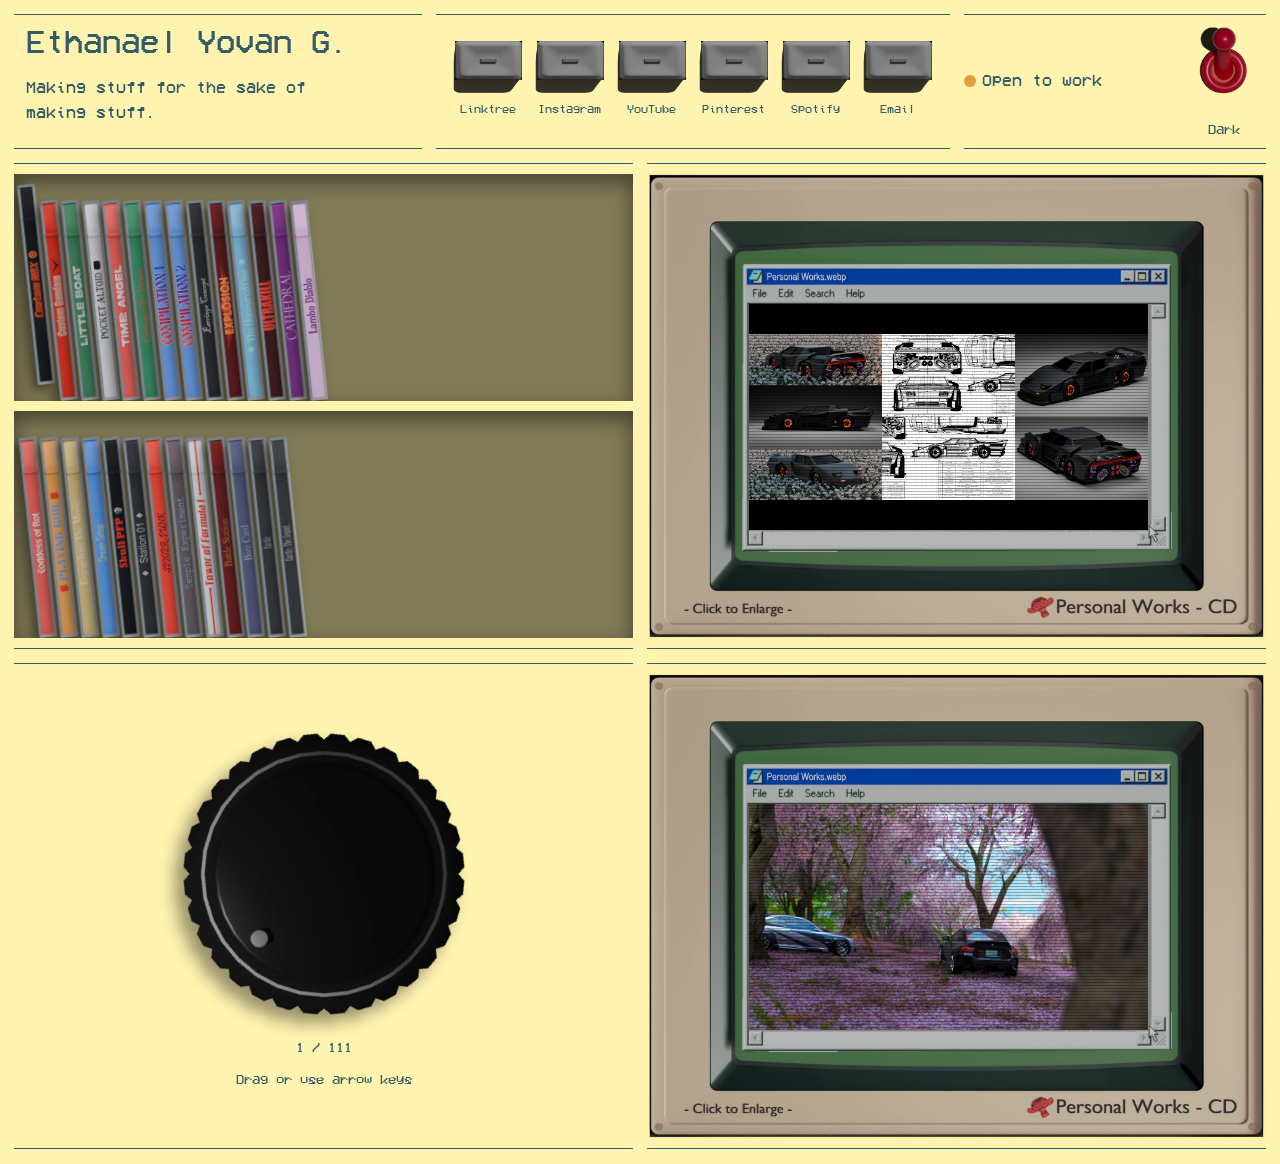
==== commit 92f825c5: "forzacrt" ====
--- a/index.html
+++ b/index.html
@@ -4,12 +4,12 @@
 <meta charset="utf-8">
 <meta name="viewport" content="width=device-width, initial-scale=1">
 <title>Ethanael Yovan G. — Portfolio</title>
-<link rel="icon" type="image/png" href="assets/favicon.png">
 <link rel="stylesheet" href="style.css">
 </head>
 <body>
 <!--
-  Two separate selectors: the CD shelf (personal works) drives the CRT; the dial (projects) drives the bottom-right panel.
+  Layout (desktop):  CD shelves | CD display   /   knob | knob display.  The two shelves together are one CRT tall.
+  The CD shelves drive the top-right CRT; the knob drives the lower-right CRT (assets/forza/).
   Modules are invisible grid cells (placement lives in style.css under .m-name, .m-shelf etc.).
   On screens under 900px they stack in one column in the order set by --mo.
   Assets: any <div class="slot" data-asset="path"> loads your Blender export; the .fb inside is the placeholder.
@@ -24,51 +24,42 @@
   <section class="m m-links" style="--mo:2" aria-label="Links"><div class="links" id="links"></div></section>
 
   <section class="m m-status" style="--mo:3" aria-label="Status">
-    <p><span class="led"></span>Designed with Figma and Blender.</p>
+    <p><span class="led"></span>Open to work</p>
     <button class="ctl" id="theme" aria-pressed="false" aria-label="Dark mode">
       <div class="slot" style="--max:64px"><div class="fb"><div class="fb-switch"></div></div></div>
-      <span class="cap">Theme</span>
+      <span class="cap">Dark</span>
     </button>
   </section>
 
-  <section class="m m-shelf" style="--mo:5" aria-label="Personal works"><div class="shelf" id="shelf"></div></section>
-
-  <section class="m m-dial" style="--mo:6" aria-label="Projects">
-    <div class="dial-wrap">
-      <div>
-        <div class="dial-shadow"><div class="slot" id="tuner" role="slider" tabindex="0" aria-label="Project selector" aria-valuemin="1" aria-valuenow="1">
-          <div class="fb"><div class="fb-dial"></div></div>
-        </div></div>
-        <span class="cap" style="text-align:center">Drag or use arrow keys</span>
+    <section class="m m-shelf" id="shelves" style="--mo:5" aria-label="Personal works"><!-- shelves are built by the script --></section>
+
+    <section class="m m-dial" style="--mo:7" aria-label="Image selector">
+      <div class="dial-shadow"><div class="slot" id="tuner" role="slider" tabindex="0" aria-label="Image selector" aria-valuemin="1" aria-valuenow="1">
+        <div class="fb"><div class="fb-dial"></div></div>
+      </div></div>
+      <span class="cap" id="dial-count"></span>
+      <span class="cap">Drag or use arrow keys</span>
+    </section>
+
+    <section class="m m-crt" style="--mo:4" aria-label="Personal work preview">
+      <div class="crt over">
+        <button class="crt-screen" id="crt-open" title="View larger" aria-label="View project image larger">
+          <img id="crt-img" alt="" hidden>
+          <div class="ph" id="crt-ph"></div>
+        </button>
+        <div class="slot crt-frame" id="crt-frame"><div class="fb"><div class="fb-crt"></div></div></div>
       </div>
-      <ul class="pj-list" id="pj-list"></ul>
-    </div>
-  </section>
-
-  <section class="m m-crt" style="--mo:4" aria-label="Personal work preview">
-    <div class="crt over">
-      <button class="crt-screen" id="crt-open" title="View larger" aria-label="View project image larger">
-        <img id="crt-img" alt="" hidden>
-        <div class="ph" id="crt-ph"></div>
-      </button>
-      <div class="slot crt-frame" id="crt-frame"><div class="fb"><div class="fb-crt"></div></div></div>
-    </div>
-  </section>
-
-  <section class="m m-idle" style="--mo:8" aria-hidden="true">
-    <div class="slot" data-asset="assets/idle.webm"><div class="fb"><div class="fb-dial" style="max-width:240px;max-height:240px;animation:spin 8s linear infinite"></div></div></div>
-  </section>
-
-  <section class="m m-info" style="--mo:7" aria-live="polite">
-    <h2 id="pj-title"></h2>
-    <p id="pj-desc"></p>
-    <dl class="meta">
-      <dt>Year</dt><dd id="pj-year"></dd>
-      <dt>Role</dt><dd id="pj-role"></dd>
-      <dt>Tools</dt><dd id="pj-tools"></dd>
-    </dl>
-    <a class="btn" id="pj-link" href="#">View project</a>
-  </section>
+    </section>
+
+    <section class="m m-forza" style="--mo:6" aria-label="Image viewer">
+      <div class="crt over">
+        <button class="crt-screen" id="fz-open" title="View larger" aria-label="View image larger">
+          <img id="fz-img" alt="" hidden>
+          <div class="ph" id="fz-ph"></div>
+        </button>
+        <div class="slot crt-frame" id="fz-frame"><div class="fb"><div class="fb-crt"></div></div></div>
+      </div>
+    </section>
 
 </main>
 
@@ -84,23 +75,21 @@
 const DEBUG = true;   // shows missing-file paths on the CRT and in the console (F12). Set false before you publish.
 const EXT = "webp";   // file type of your CD case renders (assets/cd/0001.webp ...)
 // PERSONAL WORKS: CD cases on the shelf -> shown on the CRT screen
-// Cases are assets/cd/0001.webp ... 0017.webp. Work images are assets/works/0001.webp ... (same numbers).
+// Cases are assets/cd/0001.webp ... 0027.webp. Work images are assets/works/0001.webp ... (same numbers).
 const WORK_COUNT = 27, WORK_IMG_EXT = "webp";
 const CD_STATES = false;   // set true once you have 0001-hover.webp / 0001-selected.webp etc.
 const WORK_TITLES = [];    // optional names, e.g. ["Poster series", "Album art"]; only used for accessibility + placeholders
 const WORKS = Array.from({length: WORK_COUNT}, (_, i) => {
   const n = String(i + 1).padStart(4, '0');
-  return {t: WORK_TITLES[i] || `Loading Work ${i + 1}...`, cd: `assets/cd/${n}`, img: `assets/works/${n}.${WORK_IMG_EXT}`};
-});
-// PROJECTS: chosen with the dial -> shown in the bottom-right panel
-const PROJECTS = [
-  {t:"FloPipe",  href:"#", year:"2026", role:"Design", tools:"Blender, Figma", d:"Game artist for a GameJam of gemastik,  creating both the renders, graphic design, and in game 3d models and assets for the cozy sandbox-like block isometric puzzle game."},
-  {t:"Cast off!",  href:"#", year:"2026", role:"Design", tools:"Blender, Figma", d:"Created designs, renders, visual concept art and packaging for a Set Collection and Resource Management Board Game."}
-];
+  return {t: WORK_TITLES[i] || `Work ${i + 1}`, cd: `assets/cd/${n}`, img: `assets/works/${n}.${WORK_IMG_EXT}`};
+});
+// KNOB -> second CRT: assets/forza/imagef1.webp ... imagef111.webp
+const FORZA_COUNT = 111;
+const forzaPath = n => `assets/forza/imagef${n}.webp`;
 // Interactive assets (all in assets/). Knob render has its indicator at north.
 const ASSETS = {knob:"assets/knob.webp", btnOff:"assets/buttonoff.webp", btnOn:"assets/buttonon.webp",
                 swOff:"assets/switchoff.webp", swOn:"assets/switchon.webp",
-                crt:"assets/crt.webp"};
+                crt:"assets/crt.webp", crtDark:"assets/crtdark.webp"};   // crtdark.webp is used in dark mode
 const EMAIL = "ethanaelyovan@gmail.com";
 const LINKS = [
   {label:"Linktree",  href:"https://linktr.ee/ethanaelyovan"},
@@ -149,12 +138,12 @@
   }
   return (x1 - x0 > W * .92 || y1 - y0 > H * .92) ? null : {x0, y0, x1, y1};   // too big = not an enclosed screen
 }
-function fitCRT(img){
+function fitCRT(img, crt){   // crt = the .crt wrapper this frame belongs to
   const root = document.documentElement.style;
   root.setProperty('--crt-ar', img.naturalWidth / img.naturalHeight);
   root.setProperty('--crt-w', img.naturalWidth);     // lets the --win-*-px values in style.css be real pixels of your file
   root.setProperty('--crt-h', img.naturalHeight);
-  if(!CRT_AUTO_FIT){ $('crt-frame').parentElement.classList.toggle('over', CRT_WORK_ON_TOP); return; }
+  if(!CRT_AUTO_FIT){ crt.classList.toggle('over', CRT_WORK_ON_TOP); return; }
   try{
     const W = 400, H = Math.round(W * img.naturalHeight / img.naturalWidth);
     const c = document.createElement('canvas'); c.width = W; c.height = H;
@@ -163,7 +152,6 @@
     const a = g.getImageData(0, 0, W, H).data;
     let r = null;
     for(const fy of [.5, .42, .35, .58]){ r = glassRect(a, W, H, W >> 1, Math.round(H * fy)); if(r) break; }
-    const crt = $('crt-frame').parentElement;
     if(!r){   // no transparent screen cutout found: the work would be hidden behind the frame, so draw it on top
       crt.classList.add('over');
       if(DEBUG) console.info('CRT: no transparent screen area found in crt.webp. Showing the work above the frame; tune --win-t/r/b/l in style.css.');
@@ -189,17 +177,55 @@
 
 /* ============ BUILD ============ */
 const $ = id => document.getElementById(id);
+const SCREENS = {   // the two CRT screens
+  works: {img:$('crt-img'), ph:$('crt-ph'), open:$('crt-open')},
+  forza: {img:$('fz-img'),  ph:$('fz-ph'),  open:$('fz-open')}
+};
+// Shows an image on a CRT. The previous image stays up until the new one has loaded (no flicker while turning the knob).
+function showOnScreen(s, path, label, isCurrent){
+  if(s.img.hidden) s.ph.textContent = label;
+  const probe = new Image();
+  probe.onload = () => { if(!isCurrent()) return; s.img.src = path; s.img.alt = label; s.img.hidden = false; s.ph.hidden = true; };
+  probe.onerror = () => {
+    if(!isCurrent()) return;
+    s.img.hidden = true; s.ph.hidden = false;
+    s.ph.innerHTML = DEBUG ? `${label}<small>not found:<br>${path}</small>` : label;
+    if(DEBUG) console.warn('Image not found:', path);
+  };
+  probe.src = path;
+}
 const btnInner = l => `<div class="slot" style="--max:72px" data-asset="${ASSETS.btnOff}"><div class="fb"><div class="fb-btn"></div></div></div><span class="cap">${l.label}</span>`;
 $('links').innerHTML = LINKS.map(l => l.copy
   ? `<button type="button" class="ctl" data-copy="${l.copy}">${btnInner(l)}</button>`
   : `<a class="ctl" href="${l.href}" target="_blank" rel="noopener">${btnInner(l)}</a>`).join('');
-$('shelf').innerHTML = WORKS.map((w,i) => `<button class="ctl cd" data-i="${i}" aria-label="${w.t}">
-  <div class="slot"><div class="fb"><div class="fb-cd">${w.t}</div></div></div></button>`).join('');
-if(!CD_STATES) $('shelf').classList.add('lift');
+const shelves = $('shelves');
+const cds = WORKS.map((w, i) => {   // one button per CD case
+  const b = document.createElement('button');
+  b.className = 'ctl cd'; b.tabIndex = i === 0 ? 0 : -1;   // roving tabindex: Tab enters the shelf once, arrows move along it
+  b.dataset.i = i; b.setAttribute('aria-label', w.t);
+  b.innerHTML = `<div class="slot"><div class="fb"><div class="fb-cd">${w.t}</div></div></div>`;
+  return b;
+});
+
+/* Shelves: always two (more only if a very narrow screen needs it), with the cases shared out evenly. No scrolling. */
+function layoutShelves(){
+  const active = cds.includes(document.activeElement) ? document.activeElement : null;   // keep keyboard focus through a re-flow
+  shelves.innerHTML = '';
+  const make = () => { const s = document.createElement('div'); s.className = 'shelf' + (CD_STATES ? '' : ' lift'); shelves.append(s); return s; };
+  const first = make();
+  first.append(...cds);   // measure how many fit on one shelf
+  const cs = getComputedStyle(first), w = parseFloat(getComputedStyle(cds[0]).width), gap = parseFloat(cs.columnGap) || 0;
+  const avail = first.clientWidth - parseFloat(cs.paddingLeft) - parseFloat(cs.paddingRight);
+  const cap = Math.max(1, Math.floor((avail + gap) / (w + gap)));
+  const count = Math.max(2, Math.ceil(cds.length / cap)), per = Math.ceil(cds.length / count);
+  for(let s = 1; s < count; s++) make().append(...cds.slice(s * per, (s + 1) * per));   // the rest move down; the first shelf keeps the first `per`
+  if(active) active.focus({preventScroll:true});
+}
+let relayout = 0;
+addEventListener('resize', () => { cancelAnimationFrame(relayout); relayout = requestAnimationFrame(layoutShelves); });
 $('tuner').dataset.asset = ASSETS.knob;
 $('theme').querySelector('.slot').dataset.asset = ASSETS.swOff;
 document.querySelectorAll('.slot[data-asset]').forEach(s => loadAsset(s, s.dataset.asset));
-loadAsset($('crt-frame'), ASSETS.crt, img => { fitCRT(img); fitWork(); });
 [ASSETS.btnOn, ASSETS.swOn].forEach(p => { new Image().src = p; });   // preload pressed states
 
 // link buttons: show the pressed (lit) image while held down
@@ -228,6 +254,7 @@
   document.documentElement.dataset.theme = dark ? 'dark' : 'light';
   themeBtn.setAttribute('aria-pressed', dark);
   loadAsset(themeSlot, dark ? ASSETS.swOn : ASSETS.swOff);
+  document.querySelectorAll('.crt-frame').forEach(f => loadAsset(f, dark ? ASSETS.crtDark : ASSETS.crt, img => { fitCRT(img, f.parentElement); fitAll(); }));
   try{ localStorage.setItem('theme', dark ? 'dark' : 'light'); }catch{}
 }
 themeBtn.addEventListener('click', () => setTheme(themeBtn.getAttribute('aria-pressed') !== 'true'));
@@ -236,7 +263,6 @@
 
 /* ============ PERSONAL WORKS: CD shelf -> CRT screen ============ */
 let wIdx = 0;
-const cds = [...document.querySelectorAll('.cd')];
 function paintCD(btn, hover){
   const i = +btn.dataset.i, sfx = !CD_STATES ? '' : i === wIdx ? '-selected' : hover ? '-hover' : '';
   loadAsset(btn.querySelector('.slot'), WORKS[i].cd + sfx + '.' + EXT);
@@ -246,79 +272,82 @@
   b.addEventListener('focus',      () => paintCD(b, true));
   b.addEventListener('mouseleave', () => paintCD(b, false));
   b.addEventListener('blur',       () => paintCD(b, false));
-  b.addEventListener('click',      () => selectWork(+b.dataset.i));
+  b.addEventListener('click',      () => { selectWork(+b.dataset.i); b.focus(); });   // focus so the arrow keys work right after a click
 });
 function selectWork(i){
   wIdx = i;
-  const w = WORKS[i], img = $('crt-img'), ph = $('crt-ph');
-  cds.forEach((b,n) => { b.setAttribute('aria-current', n === i); paintCD(b, false); });
-  ph.textContent = w.t; ph.hidden = false; img.hidden = true;   // placeholder until the real image loads
-  const probe = new Image();
-  probe.onload = () => { if(wIdx === i){ img.src = w.img; img.alt = w.t; img.hidden = false; ph.hidden = true; } };
-  probe.onerror = () => {
-    if(!DEBUG) return;
-    console.warn('Work image not found:', w.img);
-    if(wIdx === i) ph.innerHTML = `${w.t}<small>not found:<br>${w.img}</small>`;
-  };
-  probe.src = w.img;
-}
-
-/* Work image fit: show the WHOLE image, centred top to bottom (black bars if needed),
+  const w = WORKS[i];
+  cds.forEach((b,n) => { b.setAttribute('aria-current', n === i); b.tabIndex = n === i ? 0 : -1; paintCD(b, false); });
+  showOnScreen(SCREENS.works, w.img, w.t, () => wIdx === i);
+}
+
+/* CD shelf keyboard: Left / Right = previous / next case (selects it), Home / End = first / last */
+shelves.addEventListener('keydown', e => {
+  const cur = e.target.closest ? e.target.closest('.cd') : null;
+  if(!cur) return;
+  let n = {ArrowRight: +cur.dataset.i + 1, ArrowLeft: +cur.dataset.i - 1, Home: 0, End: cds.length - 1}[e.key];
+  if(n === undefined) return;
+  e.preventDefault();
+  n = Math.max(0, Math.min(cds.length - 1, n));
+  selectWork(n); cds[n].focus();
+});
+
+/* Image fit: show the WHOLE image, centred top to bottom (black bars if needed),
    unless it's already close to the screen's shape (widescreen), then fill the screen. */
-function fitWork(){
-  const img = $('crt-img'), box = $('crt-open').getBoundingClientRect();
+function fitWork(img){
+  const box = img.parentElement.getBoundingClientRect();
   if(img.hidden || !img.naturalWidth || !box.height) return;
   const near = Math.abs((img.naturalWidth / img.naturalHeight) / (box.width / box.height) - 1) < .10;
   img.style.objectFit = near ? 'cover' : 'contain';
 }
-$('crt-img').addEventListener('load', fitWork);
-addEventListener('resize', fitWork);
-
-/* lightbox: click the CRT to view large */
+const fitAll = () => Object.values(SCREENS).forEach(s => fitWork(s.img));
+Object.values(SCREENS).forEach(s => s.img.addEventListener('load', () => fitWork(s.img)));
+addEventListener('resize', fitAll);
+
+/* lightbox: click a CRT to view its image large */
 const lb = $('lightbox');
-$('crt-open').addEventListener('click', () => {
-  const body = $('lb-body'), img = $('crt-img');
+Object.values(SCREENS).forEach(s => s.open.addEventListener('click', () => {
+  const body = $('lb-body');
   body.innerHTML = '';
-  if(!img.hidden){ const big = new Image(); big.src = img.src; big.alt = img.alt; body.append(big); }
-  else body.innerHTML = `<div class="ph">${WORKS[wIdx].t}</div>`;
+  if(!s.img.hidden){ const big = new Image(); big.src = s.img.src; big.alt = s.img.alt; body.append(big); }
+  else body.innerHTML = `<div class="ph">${s.ph.innerHTML}</div>`;
   lb.showModal();
-});
+}));
 $('lb-close').addEventListener('click', () => lb.close());
 lb.addEventListener('click', e => { if(e.target === lb) lb.close(); });
 
-/* ============ PROJECTS: dial -> bottom-right panel ============ */
-let pIdx = 0, dragging = false;
-const tuner = $('tuner'), STEP = 270 / (PROJECTS.length - 1);
-tuner.setAttribute('aria-valuemax', PROJECTS.length);
-$('pj-list').innerHTML = PROJECTS.map((p,i) => `<li><button class="pl" data-i="${i}">${p.t}</button></li>`).join('');
-const pls = [...document.querySelectorAll('.pl')];
-pls.forEach(b => b.addEventListener('click', () => selectProject(+b.dataset.i)));
-function selectProject(i){
-  pIdx = Math.max(0, Math.min(PROJECTS.length - 1, i));
-  const p = PROJECTS[pIdx];
-  tuner.style.transform = `rotate(${-135 + pIdx * STEP}deg)`;
+/* ============ KNOB: selects the image on the bottom CRT ============ */
+let fIdx = 0, dragging = false;
+const tuner = $('tuner'), STEP = 270 / (FORZA_COUNT - 1);   // the knob sweeps 270 degrees across all images
+tuner.setAttribute('aria-valuemax', FORZA_COUNT);
+function selectForza(i){
+  fIdx = Math.max(0, Math.min(FORZA_COUNT - 1, i));
+  const cur = fIdx, n = cur + 1;
+  tuner.style.transform = `rotate(${-135 + cur * STEP}deg)`;
   tuner.style.transition = dragging ? 'none' : 'transform .2s';
-  tuner.setAttribute('aria-valuenow', pIdx + 1); tuner.setAttribute('aria-valuetext', p.t);
-  pls.forEach((b,n) => b.setAttribute('aria-current', n === pIdx));
-  $('pj-title').textContent = p.t;  $('pj-desc').textContent = p.d;
-  $('pj-year').textContent = p.year; $('pj-role').textContent = p.role; $('pj-tools').textContent = p.tools;
-  $('pj-link').href = p.href;
+  tuner.setAttribute('aria-valuenow', n); tuner.setAttribute('aria-valuetext', `Image ${n} of ${FORZA_COUNT}`);
+  $('dial-count').textContent = `${n} / ${FORZA_COUNT}`;
+  showOnScreen(SCREENS.forza, forzaPath(n), `Image ${n}`, () => fIdx === cur);
+  [n - 1, n + 1].forEach(k => { if(k >= 1 && k <= FORZA_COUNT) new Image().src = forzaPath(k); });   // preload neighbours
 }
 tuner.addEventListener('pointerdown', e => { dragging = true; tuner.setPointerCapture(e.pointerId); drag(e); });
 tuner.addEventListener('pointermove', e => dragging && drag(e));
-tuner.addEventListener('pointerup',   () => { dragging = false; selectProject(pIdx); });
+tuner.addEventListener('pointerup',   () => { dragging = false; selectForza(fIdx); });
 function drag(e){
   const r = tuner.getBoundingClientRect();
   const a = Math.atan2(e.clientX - (r.left + r.width/2), -(e.clientY - (r.top + r.height/2))) * 180 / Math.PI;
-  selectProject(Math.round((Math.max(-135, Math.min(135, a)) + 135) / STEP));
+  selectForza(Math.round((Math.max(-135, Math.min(135, a)) + 135) / STEP));
 }
 tuner.addEventListener('keydown', e => {
-  if(['ArrowRight','ArrowUp'].includes(e.key))  { selectProject(pIdx + 1); e.preventDefault(); }
-  if(['ArrowLeft','ArrowDown'].includes(e.key)) { selectProject(pIdx - 1); e.preventDefault(); }
+  const k = {ArrowRight:1, ArrowUp:1, ArrowLeft:-1, ArrowDown:-1, PageUp:10, PageDown:-10}[e.key];
+  if(k){ selectForza(fIdx + k); e.preventDefault(); }
+  if(e.key === 'Home'){ selectForza(0); e.preventDefault(); }
+  if(e.key === 'End'){ selectForza(FORZA_COUNT - 1); e.preventDefault(); }
 });
 
 selectWork(0);
-selectProject(0);
+selectForza(0);
+layoutShelves();
 </script>
 </body>
 </html>
--- a/style.css
+++ b/style.css
@@ -26,12 +26,14 @@
   --crt-w:2400; --crt-h:1800;
   --crt-ar:1.3333;      /* CRT frame width / height (4:3) */
   --dial-shadow:-10px 10px 8px rgb(0 0 0 / .4);   /* southwest, stays put while the knob turns */
+  --cd-outline:#FFD23F;  /* outline on a hovered / keyboard-focused CD case */
   --cd-shadow:-6px 5px 6px rgb(0 0 0 / .5);      /* southwest, clipped by the shelf so it stays inside the hole */
   --lean:6deg;          /* how far the CD cases lean to the left */
   --cd-gap:2px;         /* space between cases */
+  --shelf-h:200px;      /* height of ONE shelf (desktop: set so the two shelves together are one CRT tall) */
+  --cd-h:174px;         /* displayed case height = shelf height - 26px */
+  --cd-w:calc(var(--cd-h) * var(--cd-ar));
   --cd-ar:.09375;       /* CD case width / height (75 x 800 asset) */
-  --idle-ar:1.7778;     /* idle animation width / height (16:9) */
-  --row-min:220px;      /* smallest the left rows may get on short screens */
   --display:'VCR OSD Mono',ui-monospace,'Courier New',monospace;
   --body:'VCR OSD Mono',ui-monospace,'Courier New',monospace;
 }
@@ -52,26 +54,30 @@
 @media (min-width:900px){
   .rack{
     grid-template-columns:repeat(12,1fr);
-    /* The top three rows fill the screen minus --peek, so the bottom row just peeks in. */
-    --peek:clamp(56px,10svh,120px);
     --top-h:clamp(118px,12svh,150px);
-    --stage:max(calc(100svh - var(--peek) - var(--edge) - var(--top-h) - 2*var(--gap)), calc(2*var(--row-min) + var(--gap)));
-    --row-h:calc((var(--stage) - var(--gap)) / 2);
-    --cd-h:calc(var(--row-h) - 2*var(--mod-pad) - 2px - 26px);   /* displayed case height */
+    --peek:clamp(120px,16svh,200px);   /* how much of the selector row stays visible on first load */
+    --stage:max(calc(100svh - var(--edge) - var(--top-h) - 2*var(--gap) - var(--peek)), 320px);   /* tallest the CRTs may be */
+    /* One CRT: width capped so it is never taller than the stage; height follows its 4:3 shape.
+       (cqw = the width of the module it is used in; each half-screen module is a width container, see below.) */
+    --crt-box-w:min(100cqw, calc((var(--stage) - 2*var(--mod-pad) - 2px) * var(--crt-ar)));
+    --crt-box-h:calc(var(--crt-box-w) / var(--crt-ar));
+    /* Two shelves + the 10px gap between them = exactly one CRT tall, so the rows line up. */
+    --shelf-h:calc((var(--crt-box-h) - 10px) / 2);
+    --cd-h:calc(var(--shelf-h) - 26px);   /* displayed case height */
     --cd-w:calc(var(--cd-h) * var(--cd-ar));
-    grid-template-rows:minmax(var(--top-h),auto) var(--row-h) var(--row-h) auto;
+    grid-template-rows:minmax(var(--top-h),auto) auto auto;
   }
   .m{order:0}
   h1{font-size:clamp(22px,2.6vw,40px)}
   .m-name  {grid-column:1/5;  grid-row:1}
   .m-links {grid-column:5/10; grid-row:1}
   .m-status{grid-column:10/13; grid-row:1}
-  .m-shelf {grid-column:1/7;  grid-row:2}
-  .m-dial  {grid-column:1/7;  grid-row:3}
-  .m-crt   {grid-column:7/13; grid-row:2/4}
-  .m-idle  {grid-column:1/7;  grid-row:4}
-  .m-info  {grid-column:7/13; grid-row:4}
-  .m-crt .crt{width:min(100%, calc((var(--stage) - 2*var(--mod-pad) - 2px) * var(--crt-ar)))}   /* keeps 4:3, never taller than the stage */
+  .m-shelf {grid-column:1/7;  grid-row:2}    /* CD shelves  | CD display   */
+  .m-crt   {grid-column:7/13; grid-row:2}
+  .m-dial  {grid-column:1/7;  grid-row:3}    /* knob        | knob display */
+  .m-forza {grid-column:7/13; grid-row:3}
+  .m-shelf,.m-crt,.m-dial,.m-forza{container-type:inline-size}   /* lets cqw measure the half-screen width in CSS */
+  .m-crt .crt,.m-forza .crt{width:var(--crt-box-w)}   /* keeps 4:3, never taller than the stage (so the controls stay in view) */
 }
 
 /* ============ ASSET SLOTS (Blender exports load in here) ============ */
@@ -113,37 +119,27 @@
 .m-status .ctl{max-width:84px;flex:none}
 
 /* shelf: the hole in the wall. CD cases stand upright side by side like books */
-.shelf{background:var(--shelf);padding:0 14px 0 calc(var(--cd-h,174px) * sin(var(--lean)) + 4px);flex:1;min-height:200px;box-shadow:inset 0 8px 20px #0007;
-  display:flex;flex-direction:row;align-items:stretch;gap:var(--cd-gap);overflow-x:auto}
+.shelf{background:var(--shelf);padding:0 14px 0 calc(var(--cd-h,174px) * sin(var(--lean)) + 4px);flex:none;height:var(--shelf-h);box-shadow:inset 0 8px 20px #0007;
+  display:flex;flex-direction:row;align-items:stretch;gap:var(--cd-gap);overflow:hidden}   /* no scrollbars: extra cases go on another shelf */
 .cd{flex:0 0 var(--cd-w,64px);width:auto;align-self:stretch;margin-top:26px;
   transform-origin:bottom left;transform:rotate(calc(var(--lean) * -1));
   filter:drop-shadow(var(--cd-shadow))}   /* leans left like dominoes, pivoting on its bottom-left corner */  /* --cd-w = width of one case */
 .cd .slot{--max:none;aspect-ratio:auto;height:100%}
 .cd .slot>img{object-position:bottom}
+.cd:hover,.cd:focus-visible{outline:3px solid var(--cd-outline);outline-offset:0;z-index:2}   /* z-index: draw over the neighbouring cases */
 /* with a single image per case (CD_STATES = false in the script), hover/selected just lift the case */
 .shelf.lift .cd{transition:transform .12s}
 .shelf.lift .cd:hover,.shelf.lift .cd:focus-visible{transform:rotate(calc(var(--lean) * -1)) translateY(-8px)}
 .shelf.lift .cd[aria-current="true"]{transform:rotate(calc(var(--lean) * -1)) translateY(-16px)}
 
-/* dial + project names */
-.dial-wrap{display:grid;grid-template-columns:minmax(120px,1fr) 1fr;gap:18px;align-items:center;width:100%}
-.pj-list{list-style:none;padding:0;display:flex;flex-direction:column;gap:2px}
-.pl{all:unset;display:block;width:100%;padding:3px 10px;cursor:pointer;box-sizing:border-box}
-.pl::before{content:">";visibility:hidden;margin-right:.5ch}
-.pl:hover{text-decoration:underline}
-.pl:focus-visible{outline:3px solid var(--accent);outline-offset:2px}
-.pl[aria-current="true"]{background:var(--switch);color:var(--light)}
-.pl[aria-current="true"]::before{visibility:visible}
-@media (max-width:480px){.dial-wrap{grid-template-columns:1fr}}
-
 /* dial */
-.dial-shadow{filter:drop-shadow(var(--dial-shadow))}   /* on the wrapper, so the shadow doesn't rotate with the knob */
+.dial-shadow{width:100%;filter:drop-shadow(var(--dial-shadow))}   /* on the wrapper, so the shadow doesn't rotate with the knob */
 .m-dial{align-items:center;justify-content:center;min-height:170px}
-#tuner{--max:min(300px,calc(var(--row-h) - 92px));cursor:grab;touch-action:none;border-radius:50%}
+#tuner{--max:min(300px,max(120px,calc(var(--crt-box-h,400px) - 110px)));cursor:grab;touch-action:none;border-radius:50%}
 #tuner:active{cursor:grabbing}
 
 /* CRT: frame asset overlays the project image */
-.m-crt{justify-content:center;align-items:center}
+.m-crt,.m-forza{justify-content:center;align-items:center}
 .crt{position:relative;width:100%;aspect-ratio:var(--crt-ar)}
 .crt-screen{all:unset;position:absolute;z-index:1;cursor:zoom-in;overflow:hidden;background:#000;
   top:var(--win-t,calc(var(--win-t-px) / var(--crt-h) * 100%));
@@ -162,14 +158,6 @@
 .crt.over .crt-screen{z-index:3}   /* used when the frame's glass isn't transparent */
 .ph small{display:block;font-size:.5em;margin-top:.8em;opacity:.85;word-break:break-all}
 
-/* bottom row */
-.m-idle .slot{--max:100%;aspect-ratio:var(--idle-ar)}
-.m-info{gap:14px}
-.m-info p{max-width:56ch}
-.meta{display:grid;grid-template-columns:auto 1fr;gap:4px 18px}
-.meta dt{opacity:.65}
-.meta dd{margin:0}
-
 /* lightbox */
 dialog{border:0;padding:0;background:none;max-width:92vw;max-height:92vh;overflow:visible;margin:auto;text-align:center}   /* margin:auto centres it (the global margin reset had removed it) */
 dialog::backdrop{background:#000c}
@@ -177,5 +165,4 @@
 #lb-body .ph{position:static;width:min(90vw,900px);aspect-ratio:4/3;margin:0 auto}
 #lb-close{position:fixed;top:var(--edge);right:var(--edge)}   /* out of the flow, so the image itself sits dead centre */
 
-@keyframes spin{to{transform:rotate(360deg)}}
 @media (prefers-reduced-motion:reduce){*{animation:none!important;transition:none!important}}
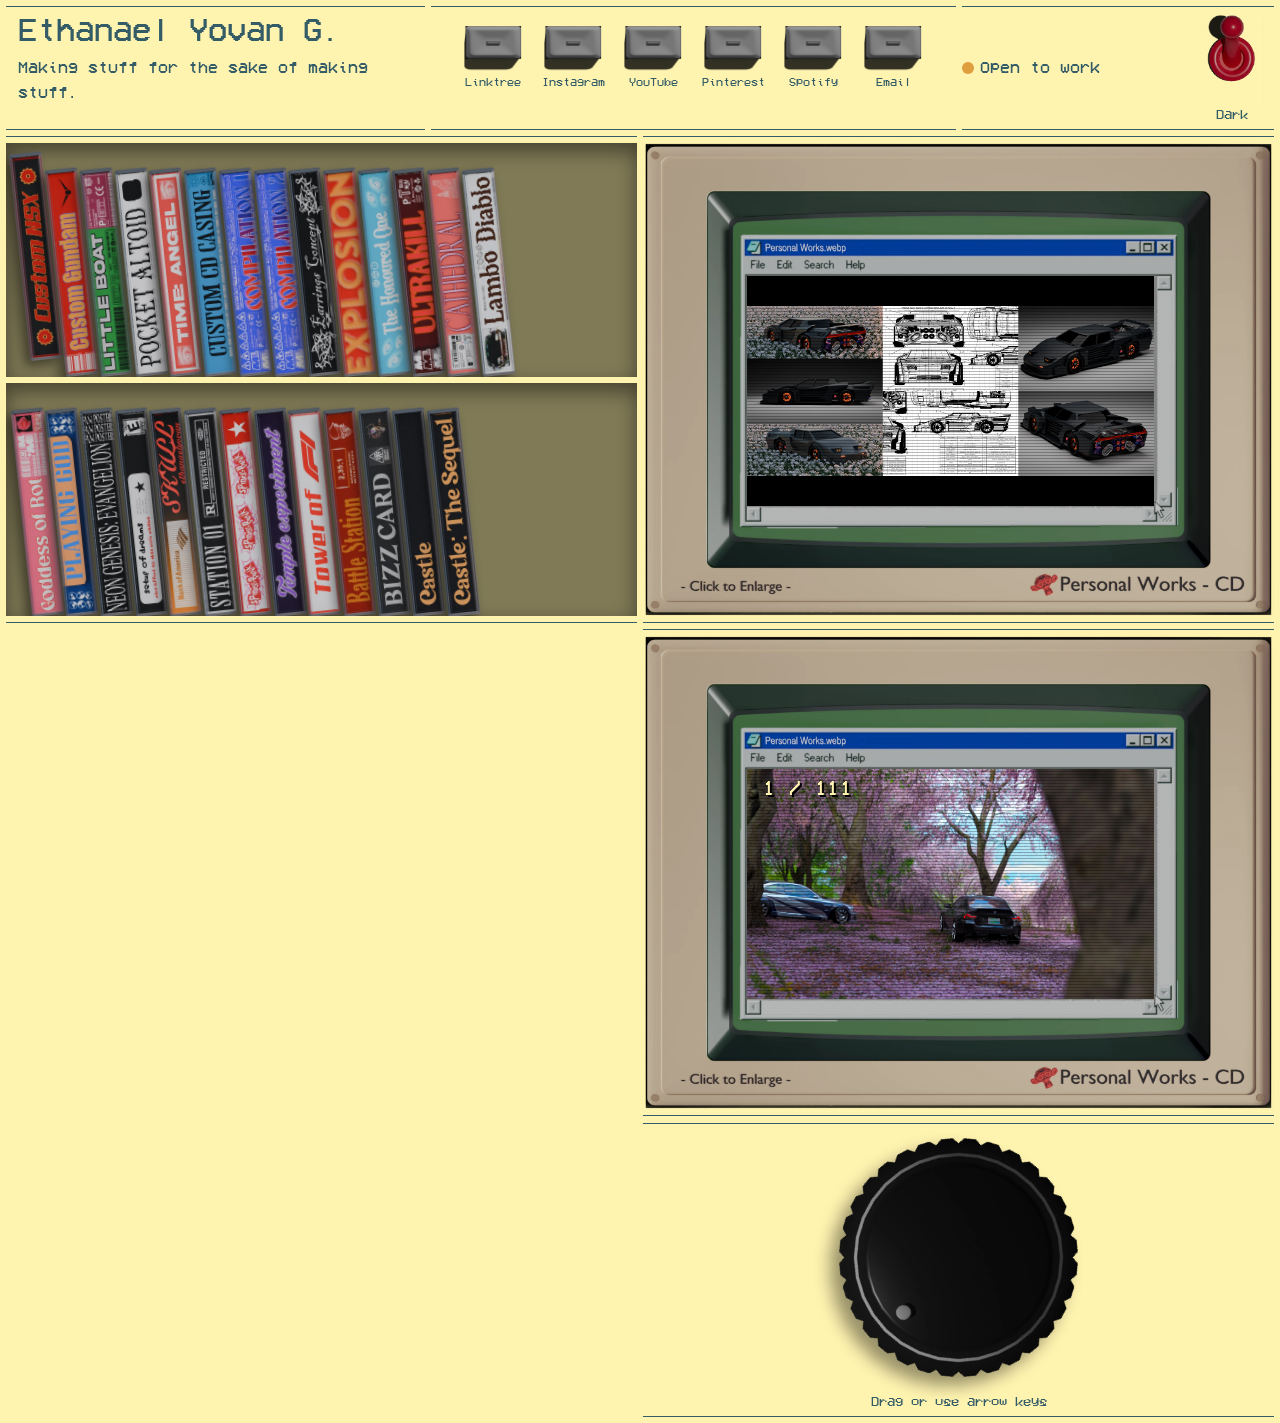
==== commit a913918d: "cd more like cassettes" ====
--- a/index.html
+++ b/index.html
@@ -8,8 +8,9 @@
 </head>
 <body>
 <!--
-  Layout (desktop):  CD shelves | CD display   /   knob | knob display.  The two shelves together are one CRT tall.
-  The CD shelves drive the top-right CRT; the knob drives the lower-right CRT (assets/forza/).
+  Layout (desktop):  CD shelves | CD display  /  (free) | forza display  /  (free) | knob.  The two shelves together are one CRT tall.
+  The CD shelves drive the top-right CRT. The knob (under the lower-right CRT) drives that CRT's forza photos;
+  the photo number is shown on the screen itself.
   Modules are invisible grid cells (placement lives in style.css under .m-name, .m-shelf etc.).
   On screens under 900px they stack in one column in the order set by --mo.
   Assets: any <div class="slot" data-asset="path"> loads your Blender export; the .fb inside is the placeholder.
@@ -33,13 +34,6 @@
 
     <section class="m m-shelf" id="shelves" style="--mo:5" aria-label="Personal works"><!-- shelves are built by the script --></section>
 
-    <section class="m m-dial" style="--mo:7" aria-label="Image selector">
-      <div class="dial-shadow"><div class="slot" id="tuner" role="slider" tabindex="0" aria-label="Image selector" aria-valuemin="1" aria-valuenow="1">
-        <div class="fb"><div class="fb-dial"></div></div>
-      </div></div>
-      <span class="cap" id="dial-count"></span>
-      <span class="cap">Drag or use arrow keys</span>
-    </section>
 
     <section class="m m-crt" style="--mo:4" aria-label="Personal work preview">
       <div class="crt over">
@@ -56,9 +50,17 @@
         <button class="crt-screen" id="fz-open" title="View larger" aria-label="View image larger">
           <img id="fz-img" alt="" hidden>
           <div class="ph" id="fz-ph"></div>
+          <div class="osd" id="fz-osd"></div>
         </button>
         <div class="slot crt-frame" id="fz-frame"><div class="fb"><div class="fb-crt"></div></div></div>
       </div>
+    </section>
+
+    <section class="m m-dial" style="--mo:7" aria-label="Photo selector">
+      <div class="dial-shadow"><div class="slot" id="tuner" role="slider" tabindex="0" aria-label="Photo selector" aria-valuemin="1" aria-valuenow="1">
+        <div class="fb"><div class="fb-dial"></div></div>
+      </div></div>
+      <span class="cap">Drag or use arrow keys</span>
     </section>
 
 </main>
@@ -83,7 +85,7 @@
   const n = String(i + 1).padStart(4, '0');
   return {t: WORK_TITLES[i] || `Work ${i + 1}`, cd: `assets/cd/${n}`, img: `assets/works/${n}.${WORK_IMG_EXT}`};
 });
-// KNOB -> second CRT: assets/forza/imagef1.webp ... imagef111.webp
+// KNOB -> lower-right CRT: assets/forza/imagef1.webp ... imagef111.webp
 const FORZA_COUNT = 111;
 const forzaPath = n => `assets/forza/imagef${n}.webp`;
 // Interactive assets (all in assets/). Knob render has its indicator at north.
@@ -194,7 +196,7 @@
   };
   probe.src = path;
 }
-const btnInner = l => `<div class="slot" style="--max:72px" data-asset="${ASSETS.btnOff}"><div class="fb"><div class="fb-btn"></div></div></div><span class="cap">${l.label}</span>`;
+const btnInner = l => `<div class="slot" style="--max:60px" data-asset="${ASSETS.btnOff}"><div class="fb"><div class="fb-btn"></div></div></div><span class="cap">${l.label}</span>`;
 $('links').innerHTML = LINKS.map(l => l.copy
   ? `<button type="button" class="ctl" data-copy="${l.copy}">${btnInner(l)}</button>`
   : `<a class="ctl" href="${l.href}" target="_blank" rel="noopener">${btnInner(l)}</a>`).join('');
@@ -316,17 +318,17 @@
 $('lb-close').addEventListener('click', () => lb.close());
 lb.addEventListener('click', e => { if(e.target === lb) lb.close(); });
 
-/* ============ KNOB: selects the image on the bottom CRT ============ */
+/* ============ KNOB: selects the photo on the lower-right CRT ============ */
 let fIdx = 0, dragging = false;
-const tuner = $('tuner'), STEP = 270 / (FORZA_COUNT - 1);   // the knob sweeps 270 degrees across all images
+const tuner = $('tuner'), STEP = 270 / (FORZA_COUNT - 1);   // the knob sweeps 270 degrees across all photos
 tuner.setAttribute('aria-valuemax', FORZA_COUNT);
 function selectForza(i){
   fIdx = Math.max(0, Math.min(FORZA_COUNT - 1, i));
   const cur = fIdx, n = cur + 1;
   tuner.style.transform = `rotate(${-135 + cur * STEP}deg)`;
   tuner.style.transition = dragging ? 'none' : 'transform .2s';
-  tuner.setAttribute('aria-valuenow', n); tuner.setAttribute('aria-valuetext', `Image ${n} of ${FORZA_COUNT}`);
-  $('dial-count').textContent = `${n} / ${FORZA_COUNT}`;
+  tuner.setAttribute('aria-valuenow', n); tuner.setAttribute('aria-valuetext', `Photo ${n} of ${FORZA_COUNT}`);
+  $('fz-osd').textContent = `${n} / ${FORZA_COUNT}`;   // on-screen display over the CRT
   showOnScreen(SCREENS.forza, forzaPath(n), `Image ${n}`, () => fIdx === cur);
   [n - 1, n + 1].forEach(k => { if(k >= 1 && k <= FORZA_COUNT) new Image().src = forzaPath(k); });   // preload neighbours
 }
--- a/style.css
+++ b/style.css
@@ -16,9 +16,11 @@
   --bg:var(--light);
   --fg:var(--dark);
   --shelf:#807A56;      /* the dark "hole in the wall" (light mode: a darker #FFF3B0) */
-  --edge:14px;          /* space at the screen edges; set 0 for fully flush */
-  --gap:14px;
-  --mod-pad:10px;       /* space between a module's lines and its content */
+  /* Winamp-style: as tight as possible, as little wasted space as possible */
+  --edge:6px;           /* space at the screen edges; set 0 for fully flush */
+  --gap:6px;            /* space between modules */
+  --mod-pad:6px;        /* space between a module's lines and its content */
+  --in-gap:6px;         /* space between things stacked inside a module (e.g. the two shelves) */
   /* CRT: where the work shows, in PIXELS measured on your crt.webp (distance from each edge of the image to the area).
      --crt-w/--crt-h are replaced by the real image size once it loads. */
   --win-l-px:329; --win-t-px:420; --win-r-px:380; --win-b-px:350;
@@ -33,7 +35,7 @@
   --shelf-h:200px;      /* height of ONE shelf (desktop: set so the two shelves together are one CRT tall) */
   --cd-h:174px;         /* displayed case height = shelf height - 26px */
   --cd-w:calc(var(--cd-h) * var(--cd-ar));
-  --cd-ar:.09375;       /* CD case width / height (75 x 800 asset) */
+  --cd-ar:.1575;        /* case width / height (126 x 800 asset) */
   --display:'VCR OSD Mono',ui-monospace,'Courier New',monospace;
   --body:'VCR OSD Mono',ui-monospace,'Courier New',monospace;
 }
@@ -48,24 +50,24 @@
 
 /* ============ GRID: invisible modules. 1 column on mobile, 12 on desktop ============ */
 .rack{display:grid;grid-template-columns:1fr;gap:var(--gap);width:100%}
-.m{display:flex;flex-direction:column;gap:10px;min-width:0;order:var(--mo,0);
+.m{display:flex;flex-direction:column;gap:var(--in-gap);min-width:0;order:var(--mo,0);
   padding:var(--mod-pad) 0;border-top:1px solid var(--fg);border-bottom:1px solid var(--fg)}
 
 @media (min-width:900px){
   .rack{
     grid-template-columns:repeat(12,1fr);
-    --top-h:clamp(118px,12svh,150px);
+    --top-h:clamp(92px,10svh,118px);
     --peek:clamp(120px,16svh,200px);   /* how much of the selector row stays visible on first load */
     --stage:max(calc(100svh - var(--edge) - var(--top-h) - 2*var(--gap) - var(--peek)), 320px);   /* tallest the CRTs may be */
     /* One CRT: width capped so it is never taller than the stage; height follows its 4:3 shape.
        (cqw = the width of the module it is used in; each half-screen module is a width container, see below.) */
     --crt-box-w:min(100cqw, calc((var(--stage) - 2*var(--mod-pad) - 2px) * var(--crt-ar)));
     --crt-box-h:calc(var(--crt-box-w) / var(--crt-ar));
-    /* Two shelves + the 10px gap between them = exactly one CRT tall, so the rows line up. */
-    --shelf-h:calc((var(--crt-box-h) - 10px) / 2);
+    /* Two shelves + the gap between them = exactly one CRT tall, so the rows line up. */
+    --shelf-h:calc((var(--crt-box-h) - var(--in-gap)) / 2);
     --cd-h:calc(var(--shelf-h) - 26px);   /* displayed case height */
     --cd-w:calc(var(--cd-h) * var(--cd-ar));
-    grid-template-rows:minmax(var(--top-h),auto) auto auto;
+    grid-template-rows:minmax(var(--top-h),auto) auto auto auto;
   }
   .m{order:0}
   h1{font-size:clamp(22px,2.6vw,40px)}
@@ -74,9 +76,9 @@
   .m-status{grid-column:10/13; grid-row:1}
   .m-shelf {grid-column:1/7;  grid-row:2}    /* CD shelves  | CD display   */
   .m-crt   {grid-column:7/13; grid-row:2}
-  .m-dial  {grid-column:1/7;  grid-row:3}    /* knob        | knob display */
-  .m-forza {grid-column:7/13; grid-row:3}
-  .m-shelf,.m-crt,.m-dial,.m-forza{container-type:inline-size}   /* lets cqw measure the half-screen width in CSS */
+  .m-forza {grid-column:7/13; grid-row:3}    /* (bottom-left is free for the projects display) */
+  .m-dial  {grid-column:7/13; grid-row:4}    /* knob, under the lower-right CRT */
+  .m-shelf,.m-crt,.m-forza{container-type:inline-size}   /* lets cqw measure the half-screen width in CSS */
   .m-crt .crt,.m-forza .crt{width:var(--crt-box-w)}   /* keeps 4:3, never taller than the stage (so the controls stay in view) */
 }
 
@@ -103,23 +105,23 @@
 
 .ctl{all:unset;cursor:pointer;display:block;width:100%;text-align:center;touch-action:manipulation}
 .ctl:focus-visible{outline:3px solid var(--accent);outline-offset:3px}
-.cap{display:block;font:400 14px var(--display);margin-top:6px}
+.cap{display:block;font:400 14px var(--display);margin-top:3px}
 .btn{display:inline-block;align-self:flex-start;background:var(--switch);color:var(--light);text-decoration:none;
   font:400 15px var(--display);padding:8px 16px;border:0;cursor:pointer}
 
 /* ============ MODULES ============ */
 /* top row */
 .m-name{padding-left:12px}   /* small inset for name + description */
-.m-name p{max-width:34ch;margin-top:6px}
-.links{display:grid;grid-template-columns:repeat(6,minmax(0,80px));gap:2px;justify-content:center;align-items:start}
+.m-name p{margin-top:2px}
+.links{display:grid;grid-template-columns:repeat(6,minmax(0,80px));gap:0;justify-content:center;align-items:start}
 .links .cap{font-size:clamp(10px,.9vw,14px);white-space:nowrap}
-@media (max-width:899px){.links{grid-template-columns:repeat(3,minmax(0,80px));row-gap:14px}.links .cap{font-size:14px}}
-.m-status{justify-content:space-between;flex-direction:row;align-items:center;gap:14px}
+@media (max-width:899px){.links{grid-template-columns:repeat(3,minmax(0,80px));row-gap:8px}.links .cap{font-size:14px}}
+.m-status{justify-content:space-between;flex-direction:row;align-items:center;gap:8px}
 .led{width:12px;height:12px;border-radius:50%;display:inline-block;background:var(--accent);margin-right:6px}
 .m-status .ctl{max-width:84px;flex:none}
 
 /* shelf: the hole in the wall. CD cases stand upright side by side like books */
-.shelf{background:var(--shelf);padding:0 14px 0 calc(var(--cd-h,174px) * sin(var(--lean)) + 4px);flex:none;height:var(--shelf-h);box-shadow:inset 0 8px 20px #0007;
+.shelf{background:var(--shelf);padding:0 8px 0 calc(var(--cd-h,174px) * sin(var(--lean)) + 4px);flex:none;height:var(--shelf-h);box-shadow:inset 0 8px 20px #0007;
   display:flex;flex-direction:row;align-items:stretch;gap:var(--cd-gap);overflow:hidden}   /* no scrollbars: extra cases go on another shelf */
 .cd{flex:0 0 var(--cd-w,64px);width:auto;align-self:stretch;margin-top:26px;
   transform-origin:bottom left;transform:rotate(calc(var(--lean) * -1));
@@ -134,14 +136,15 @@
 
 /* dial */
 .dial-shadow{width:100%;filter:drop-shadow(var(--dial-shadow))}   /* on the wrapper, so the shadow doesn't rotate with the knob */
-.m-dial{align-items:center;justify-content:center;min-height:170px}
-#tuner{--max:min(300px,max(120px,calc(var(--crt-box-h,400px) - 110px)));cursor:grab;touch-action:none;border-radius:50%}
+.m-dial{align-items:center;justify-content:center;container-type:inline-size}
+.m-dial .cap{text-align:center}
+#tuner{--max:min(255px,60cqw);cursor:grab;touch-action:none;border-radius:50%}
 #tuner:active{cursor:grabbing}
 
 /* CRT: frame asset overlays the project image */
 .m-crt,.m-forza{justify-content:center;align-items:center}
 .crt{position:relative;width:100%;aspect-ratio:var(--crt-ar)}
-.crt-screen{all:unset;position:absolute;z-index:1;cursor:zoom-in;overflow:hidden;background:#000;
+.crt-screen{all:unset;container-type:size;position:absolute;z-index:1;cursor:zoom-in;overflow:hidden;background:#000;
   top:var(--win-t,calc(var(--win-t-px) / var(--crt-h) * 100%));
   right:var(--win-r,calc(var(--win-r-px) / var(--crt-w) * 100%));
   bottom:var(--win-b,calc(var(--win-b-px) / var(--crt-h) * 100%));
@@ -158,6 +161,10 @@
 .crt.over .crt-screen{z-index:3}   /* used when the frame's glass isn't transparent */
 .ph small{display:block;font-size:.5em;margin-top:.8em;opacity:.85;word-break:break-all}
 
+/* on-screen display over the lower-right CRT: which photo you're on */
+.osd{position:absolute;left:4cqw;top:4cqh;pointer-events:none;z-index:2;font:400 clamp(11px,5cqw,28px)/1 var(--display);
+  color:var(--light);text-shadow:2px 2px 0 #000,0 0 8px #000a;letter-spacing:.04em}
+
 /* lightbox */
 dialog{border:0;padding:0;background:none;max-width:92vw;max-height:92vh;overflow:visible;margin:auto;text-align:center}   /* margin:auto centres it (the global margin reset had removed it) */
 dialog::backdrop{background:#000c}
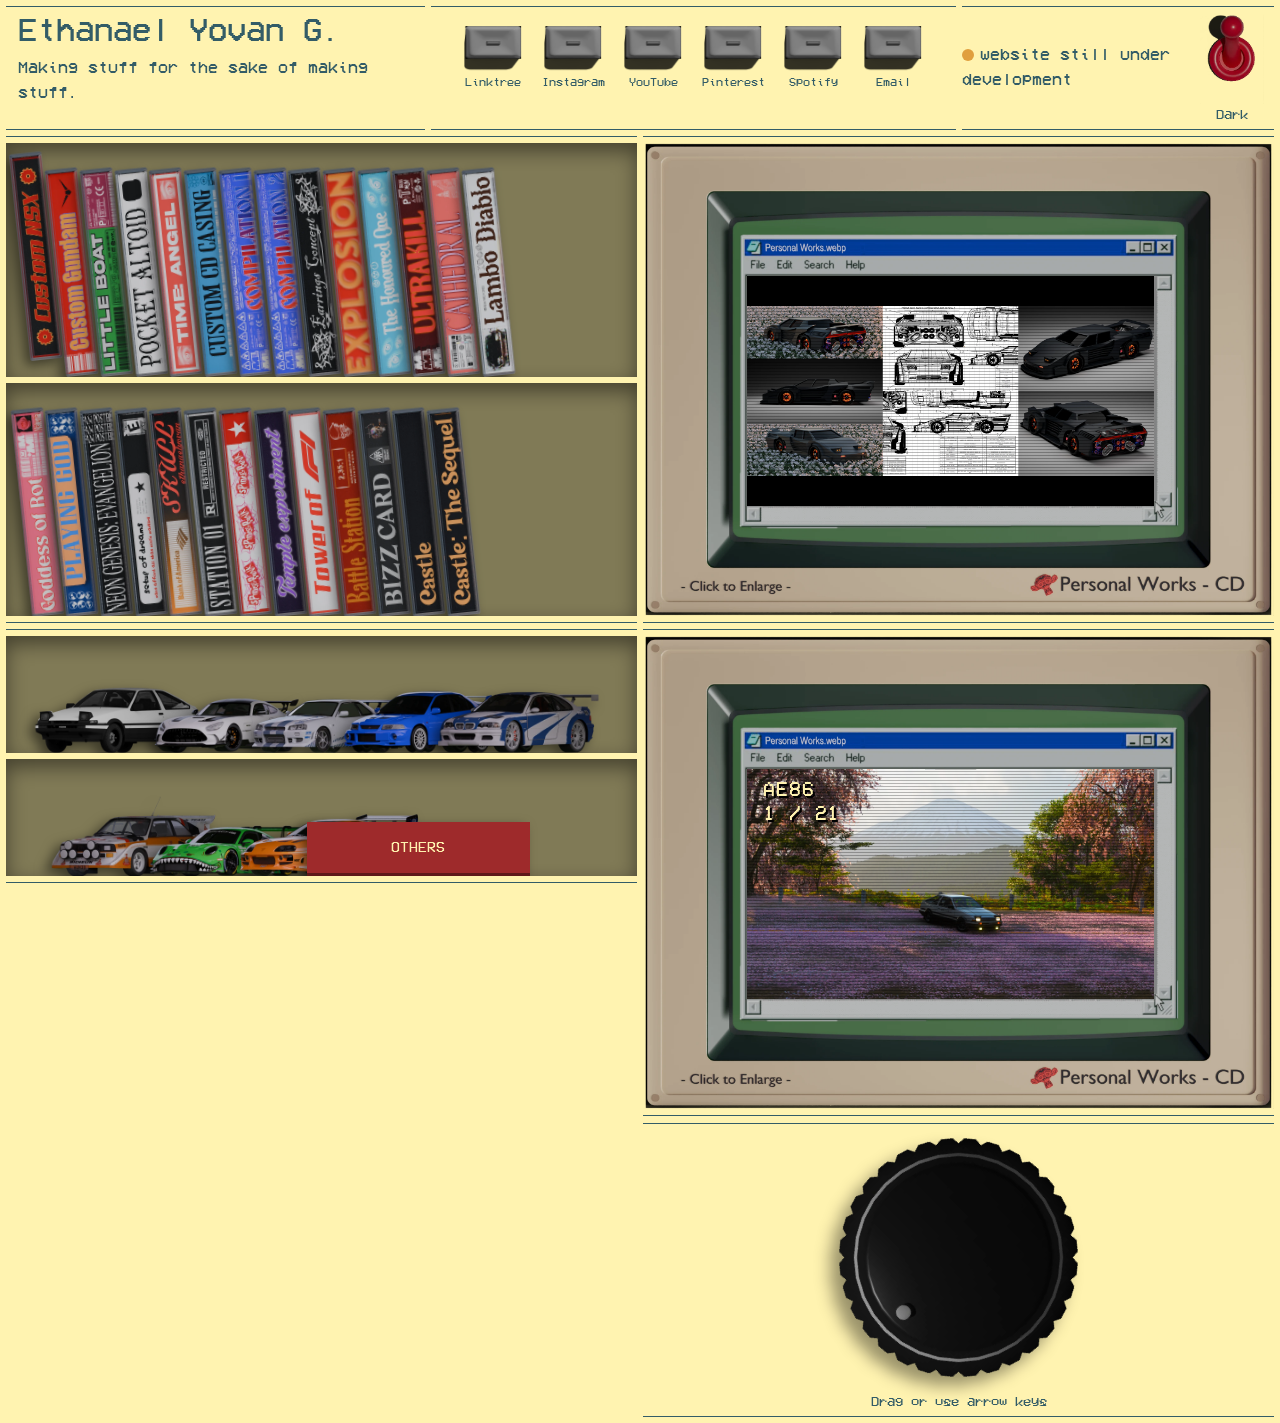
==== commit 435776be: "car displays" ====
--- a/index.html
+++ b/index.html
@@ -8,9 +8,9 @@
 </head>
 <body>
 <!--
-  Layout (desktop):  CD shelves | CD display  /  (free) | forza display  /  (free) | knob.  The two shelves together are one CRT tall.
-  The CD shelves drive the top-right CRT. The knob (under the lower-right CRT) drives that CRT's forza photos;
-  the photo number is shown on the screen itself.
+  Layout (desktop):  CD shelves | CD display  /  car shelves | forza display  /  (free) | knob.  Each pair of shelves is one CRT tall.
+  The CD shelves drive the top-right CRT. Clicking a car picks a folder in assets/forza/; the knob then flips through that car's photos.
+  The car name and photo number are shown on the screen itself.
   Modules are invisible grid cells (placement lives in style.css under .m-name, .m-shelf etc.).
   On screens under 900px they stack in one column in the order set by --mo.
   Assets: any <div class="slot" data-asset="path"> loads your Blender export; the .fb inside is the placeholder.
@@ -25,7 +25,7 @@
   <section class="m m-links" style="--mo:2" aria-label="Links"><div class="links" id="links"></div></section>
 
   <section class="m m-status" style="--mo:3" aria-label="Status">
-    <p><span class="led"></span>Open to work</p>
+    <p><span class="led"></span>website still under development</p>
     <button class="ctl" id="theme" aria-pressed="false" aria-label="Dark mode">
       <div class="slot" style="--max:64px"><div class="fb"><div class="fb-switch"></div></div></div>
       <span class="cap">Dark</span>
@@ -44,6 +44,8 @@
         <div class="slot crt-frame" id="crt-frame"><div class="fb"><div class="fb-crt"></div></div></div>
       </div>
     </section>
+
+    <section class="m m-cars" id="cars" style="--mo:7" aria-label="Cars"><!-- shelves are built by the script --></section>
 
     <section class="m m-forza" style="--mo:6" aria-label="Image viewer">
       <div class="crt over">
@@ -56,7 +58,7 @@
       </div>
     </section>
 
-    <section class="m m-dial" style="--mo:7" aria-label="Photo selector">
+    <section class="m m-dial" style="--mo:8" aria-label="Photo selector">
       <div class="dial-shadow"><div class="slot" id="tuner" role="slider" tabindex="0" aria-label="Photo selector" aria-valuemin="1" aria-valuenow="1">
         <div class="fb"><div class="fb-dial"></div></div>
       </div></div>
@@ -70,6 +72,7 @@
   <button class="btn" id="lb-close">Close</button>
 </dialog>
 
+<script src="assets/forza/manifest.js"></script>   <!-- photo lists, made by make-forza-manifest.ps1 / .js -->
 <script>
 /* ============ CONTENT: edit these ============ */
 const CRT_AUTO_FIT = false;     // false = use the --win-*-px values in style.css. true = detect the transparent glass automatically (needs a web server).
@@ -85,9 +88,15 @@
   const n = String(i + 1).padStart(4, '0');
   return {t: WORK_TITLES[i] || `Work ${i + 1}`, cd: `assets/cd/${n}`, img: `assets/works/${n}.${WORK_IMG_EXT}`};
 });
-// KNOB -> lower-right CRT: assets/forza/imagef1.webp ... imagef111.webp
-const FORZA_COUNT = 111;
-const forzaPath = n => `assets/forza/imagef${n}.webp`;
+// CARS: sprites are assets/forza/<name>.webp, photos are in the folder assets/forza/<name>/ (listed in assets/forza/manifest.js).
+// Order here = order on the shelves (first half on the top shelf). A car with no sprite shows a labelled tile.
+const CARS = ['ae86', 'amg', 'gtr', 'lancer', 'm3', 'quattro', 'rexy', 'supra', 'others'];
+const CAR_LABELS = {};   // optional nicer names, e.g. {gtr:'GT-R', lancer:'Lancer Evo'}
+const carLabel  = id => CAR_LABELS[id] || id.toUpperCase();
+const carSprite = id => `assets/forza/${id}.webp`;
+const MANIFEST  = window.FORZA_MANIFEST || {};
+const photosOf  = id => MANIFEST[id] || [];
+const photoPath = (id, file) => `assets/forza/${id}/${file}`;
 // Interactive assets (all in assets/). Knob render has its indicator at north.
 const ASSETS = {knob:"assets/knob.webp", btnOff:"assets/buttonoff.webp", btnOn:"assets/buttonon.webp",
                 swOff:"assets/switchoff.webp", swOn:"assets/switchon.webp",
@@ -209,6 +218,22 @@
   return b;
 });
 
+/* Car shelves: two shelves, the cars split evenly between them. */
+const carBtns = CARS.map((id, i) => {
+  const b = document.createElement('button');
+  b.className = 'ctl car'; b.tabIndex = i === 0 ? 0 : -1; b.dataset.i = i; b.setAttribute('aria-label', carLabel(id));
+  b.innerHTML = `<div class="slot" data-asset="${carSprite(id)}"><div class="fb"><div class="fb-car">${carLabel(id)}</div></div></div>`;
+  return b;
+});
+{
+  const host = $('cars'), per = Math.ceil(CARS.length / 2);
+  host.style.setProperty('--per', per);   // cars per full shelf: sets the car width in style.css
+  [carBtns.slice(0, per), carBtns.slice(per)].forEach(row => {
+    const s = document.createElement('div'); s.className = 'shelf cars'; s.append(...row); host.append(s);
+  });
+  carBtns.forEach(b => loadAsset(b.querySelector('.slot'), b.querySelector('.slot').dataset.asset));
+}
+
 /* Shelves: always two (more only if a very narrow screen needs it), with the cases shared out evenly. No scrolling. */
 function layoutShelves(){
   const active = cds.includes(document.activeElement) ? document.activeElement : null;   // keep keyboard focus through a re-flow
@@ -318,37 +343,67 @@
 $('lb-close').addEventListener('click', () => lb.close());
 lb.addEventListener('click', e => { if(e.target === lb) lb.close(); });
 
-/* ============ KNOB: selects the photo on the lower-right CRT ============ */
-let fIdx = 0, dragging = false;
-const tuner = $('tuner'), STEP = 270 / (FORZA_COUNT - 1);   // the knob sweeps 270 degrees across all photos
-tuner.setAttribute('aria-valuemax', FORZA_COUNT);
-function selectForza(i){
-  fIdx = Math.max(0, Math.min(FORZA_COUNT - 1, i));
-  const cur = fIdx, n = cur + 1;
-  tuner.style.transform = `rotate(${-135 + cur * STEP}deg)`;
+/* ============ CARS + KNOB: pick a car, then turn the knob through its photos ============ */
+let carIdx = 0, pIdx = 0, dragging = false;
+const tuner = $('tuner');
+const clamp = (v, lo, hi) => Math.max(lo, Math.min(hi, v));
+
+function selectCar(i){
+  carIdx = clamp(i, 0, CARS.length - 1);
+  carBtns.forEach((b, n) => { b.setAttribute('aria-current', n === carIdx); b.tabIndex = n === carIdx ? 0 : -1; });
+  selectPhoto(0);   // a new car starts at its first photo
+}
+function selectPhoto(i){
+  const id = CARS[carIdx], list = photosOf(id), count = list.length, car = carIdx;
+  pIdx = count ? clamp(i, 0, count - 1) : 0;
+  const cur = pIdx, n = cur + 1, step = count > 1 ? 270 / (count - 1) : 0;   // the knob sweeps 270 degrees across this car's photos
+  tuner.style.transform = `rotate(${-135 + cur * step}deg)`;
   tuner.style.transition = dragging ? 'none' : 'transform .2s';
-  tuner.setAttribute('aria-valuenow', n); tuner.setAttribute('aria-valuetext', `Photo ${n} of ${FORZA_COUNT}`);
-  $('fz-osd').textContent = `${n} / ${FORZA_COUNT}`;   // on-screen display over the CRT
-  showOnScreen(SCREENS.forza, forzaPath(n), `Image ${n}`, () => fIdx === cur);
-  [n - 1, n + 1].forEach(k => { if(k >= 1 && k <= FORZA_COUNT) new Image().src = forzaPath(k); });   // preload neighbours
-}
+  tuner.setAttribute('aria-valuemax', Math.max(count, 1)); tuner.setAttribute('aria-valuenow', n);
+  tuner.setAttribute('aria-valuetext', `${carLabel(id)} photo ${n} of ${count}`);
+  $('fz-osd').textContent = `${carLabel(id)}\n${count ? n : 0} / ${count}`;   // on-screen display over the CRT
+  const s = SCREENS.forza;
+  if(!count){   // no photos listed for this car
+    s.img.hidden = true; s.ph.hidden = false;
+    s.ph.innerHTML = DEBUG ? `${carLabel(id)}<small>no photos listed.<br>Run make-forza-manifest, or check assets/forza/${id}/</small>` : carLabel(id);
+    return;
+  }
+  showOnScreen(s, photoPath(id, list[cur]), `${carLabel(id)} ${n}`, () => carIdx === car && pIdx === cur);
+  [cur - 1, cur + 1].forEach(k => { if(list[k]) new Image().src = photoPath(id, list[k]); });   // preload neighbours
+}
+
+// cars: click to choose; Left / Right = previous / next car, Home / End = first / last
+carBtns.forEach(b => b.addEventListener('click', () => { selectCar(+b.dataset.i); b.focus(); }));
+$('cars').addEventListener('keydown', e => {
+  const cur = e.target.closest ? e.target.closest('.car') : null;
+  if(!cur) return;
+  let n = {ArrowRight: +cur.dataset.i + 1, ArrowLeft: +cur.dataset.i - 1, Home: 0, End: CARS.length - 1}[e.key];
+  if(n === undefined) return;
+  e.preventDefault();
+  n = clamp(n, 0, CARS.length - 1);
+  selectCar(n); carBtns[n].focus();
+});
+
+// knob
 tuner.addEventListener('pointerdown', e => { dragging = true; tuner.setPointerCapture(e.pointerId); drag(e); });
 tuner.addEventListener('pointermove', e => dragging && drag(e));
-tuner.addEventListener('pointerup',   () => { dragging = false; selectForza(fIdx); });
+tuner.addEventListener('pointerup',   () => { dragging = false; selectPhoto(pIdx); });
 function drag(e){
-  const r = tuner.getBoundingClientRect();
+  const count = photosOf(CARS[carIdx]).length, r = tuner.getBoundingClientRect();
+  if(count < 2) return;
   const a = Math.atan2(e.clientX - (r.left + r.width/2), -(e.clientY - (r.top + r.height/2))) * 180 / Math.PI;
-  selectForza(Math.round((Math.max(-135, Math.min(135, a)) + 135) / STEP));
+  selectPhoto(Math.round((clamp(a, -135, 135) + 135) / (270 / (count - 1))));
 }
 tuner.addEventListener('keydown', e => {
+  const count = photosOf(CARS[carIdx]).length;
   const k = {ArrowRight:1, ArrowUp:1, ArrowLeft:-1, ArrowDown:-1, PageUp:10, PageDown:-10}[e.key];
-  if(k){ selectForza(fIdx + k); e.preventDefault(); }
-  if(e.key === 'Home'){ selectForza(0); e.preventDefault(); }
-  if(e.key === 'End'){ selectForza(FORZA_COUNT - 1); e.preventDefault(); }
+  if(k){ selectPhoto(pIdx + k); e.preventDefault(); }
+  if(e.key === 'Home'){ selectPhoto(0); e.preventDefault(); }
+  if(e.key === 'End'){ selectPhoto(count - 1); e.preventDefault(); }
 });
 
 selectWork(0);
-selectForza(0);
+selectCar(0);
 layoutShelves();
 </script>
 </body>
--- a/style.css
+++ b/style.css
@@ -35,6 +35,8 @@
   --shelf-h:200px;      /* height of ONE shelf (desktop: set so the two shelves together are one CRT tall) */
   --cd-h:174px;         /* displayed case height = shelf height - 26px */
   --cd-w:calc(var(--cd-h) * var(--cd-ar));
+  --car-overlap:20cqw; /* CAR SIZE + OVERLAP: how far each car tucks behind the one on its right. Bigger = cars get bigger AND overlap more.
+                           (2.4cqw = about 11% overlap; try 5cqw ~ 21%, 8cqw ~ 30%, 12cqw ~ 41%) */
   --cd-ar:.1575;        /* case width / height (126 x 800 asset) */
   --display:'VCR OSD Mono',ui-monospace,'Courier New',monospace;
   --body:'VCR OSD Mono',ui-monospace,'Courier New',monospace;
@@ -76,9 +78,11 @@
   .m-status{grid-column:10/13; grid-row:1}
   .m-shelf {grid-column:1/7;  grid-row:2}    /* CD shelves  | CD display   */
   .m-crt   {grid-column:7/13; grid-row:2}
-  .m-forza {grid-column:7/13; grid-row:3}    /* (bottom-left is free for the projects display) */
+  .m-cars  {grid-column:1/7;  grid-row:3}    /* car sprites (double shelf) | forza display */
+  .m-forza {grid-column:7/13; grid-row:3}
   .m-dial  {grid-column:7/13; grid-row:4}    /* knob, under the lower-right CRT */
-  .m-shelf,.m-crt,.m-forza{container-type:inline-size}   /* lets cqw measure the half-screen width in CSS */
+  .m-cars{align-self:start}
+  .m-shelf,.m-cars,.m-crt,.m-forza{container-type:inline-size}   /* lets cqw measure the half-screen width in CSS */
   .m-crt .crt,.m-forza .crt{width:var(--crt-box-w)}   /* keeps 4:3, never taller than the stage (so the controls stay in view) */
 }
 
@@ -130,12 +134,32 @@
 .cd .slot>img{object-position:bottom}
 .cd:hover,.cd:focus-visible{outline:3px solid var(--cd-outline);outline-offset:0;z-index:2}   /* z-index: draw over the neighbouring cases */
 /* with a single image per case (CD_STATES = false in the script), hover/selected just lift the case */
+/* cars: a diecast display. Two shelves, sprites standing on the floor and overlapping left to right (right one in front). */
+.shelf.cars{padding:0 10px;gap:0;align-items:stretch;height:calc(var(--shelf-h) / 2)}   /* car shelves are half as tall as the cassette shelves */
+/* every car gets the same width: whatever lets a full shelf (--per cars) just fit, given the overlap */
+.shelf.cars{--car-w:calc((100cqw - 20px + (var(--per,5) - 1) * var(--car-overlap)) / var(--per,5));justify-content:flex-start}
+.car{flex:0 0 var(--car-w);min-width:0;align-self:stretch;margin-left:calc(var(--car-overlap) * -1);filter:drop-shadow(var(--cd-shadow))}
+.car:first-child{margin-left:0}
+/* size comes from the car's WIDTH only (never shrunk by the shelf height); the car stands on the shelf floor */
+.car .slot{--max:none;aspect-ratio:auto;height:100%;display:flex;flex-direction:column;justify-content:flex-end}
+.car .slot>img{flex:none;height:auto;transition:filter .2s}
+.car .fb{align-items:end}
+.fb-car{width:100%;height:46%;display:grid;place-items:center;background:var(--switch);color:var(--light);font:400 15px var(--display);border-bottom:3px solid #0006}
+.car[aria-current="true"] .fb-car{background:var(--accent);color:var(--deep)}
+/* selected car goes black and white */
+.car[aria-current="true"] .slot>img{filter:grayscale(1)}
+/* hover / keyboard focus: yellow glow around the sprite */
+.car:hover .slot>img,.car:focus-visible .slot>img{filter:drop-shadow(0 0 3px var(--cd-outline)) drop-shadow(0 0 3px var(--cd-outline))}
+.car[aria-current="true"]:hover .slot>img,.car[aria-current="true"]:focus-visible .slot>img{filter:grayscale(1) drop-shadow(0 0 3px var(--cd-outline)) drop-shadow(0 0 3px var(--cd-outline))}
+.car:hover .fb-car,.car:focus-visible .fb-car{outline:2px solid var(--cd-outline);outline-offset:-2px}
+.car:focus-visible{outline:none}
 .shelf.lift .cd{transition:transform .12s}
 .shelf.lift .cd:hover,.shelf.lift .cd:focus-visible{transform:rotate(calc(var(--lean) * -1)) translateY(-8px)}
 .shelf.lift .cd[aria-current="true"]{transform:rotate(calc(var(--lean) * -1)) translateY(-16px)}
 
 /* dial */
 .dial-shadow{width:100%;filter:drop-shadow(var(--dial-shadow))}   /* on the wrapper, so the shadow doesn't rotate with the knob */
+.m-cars{container-type:inline-size}
 .m-dial{align-items:center;justify-content:center;container-type:inline-size}
 .m-dial .cap{text-align:center}
 #tuner{--max:min(255px,60cqw);cursor:grab;touch-action:none;border-radius:50%}
@@ -162,7 +186,7 @@
 .ph small{display:block;font-size:.5em;margin-top:.8em;opacity:.85;word-break:break-all}
 
 /* on-screen display over the lower-right CRT: which photo you're on */
-.osd{position:absolute;left:4cqw;top:4cqh;pointer-events:none;z-index:2;font:400 clamp(11px,5cqw,28px)/1 var(--display);
+.osd{position:absolute;left:4cqw;top:4cqh;pointer-events:none;z-index:2;white-space:pre-line;font:400 clamp(11px,5cqw,28px)/1.15 var(--display);
   color:var(--light);text-shadow:2px 2px 0 #000,0 0 8px #000a;letter-spacing:.04em}
 
 /* lightbox */
